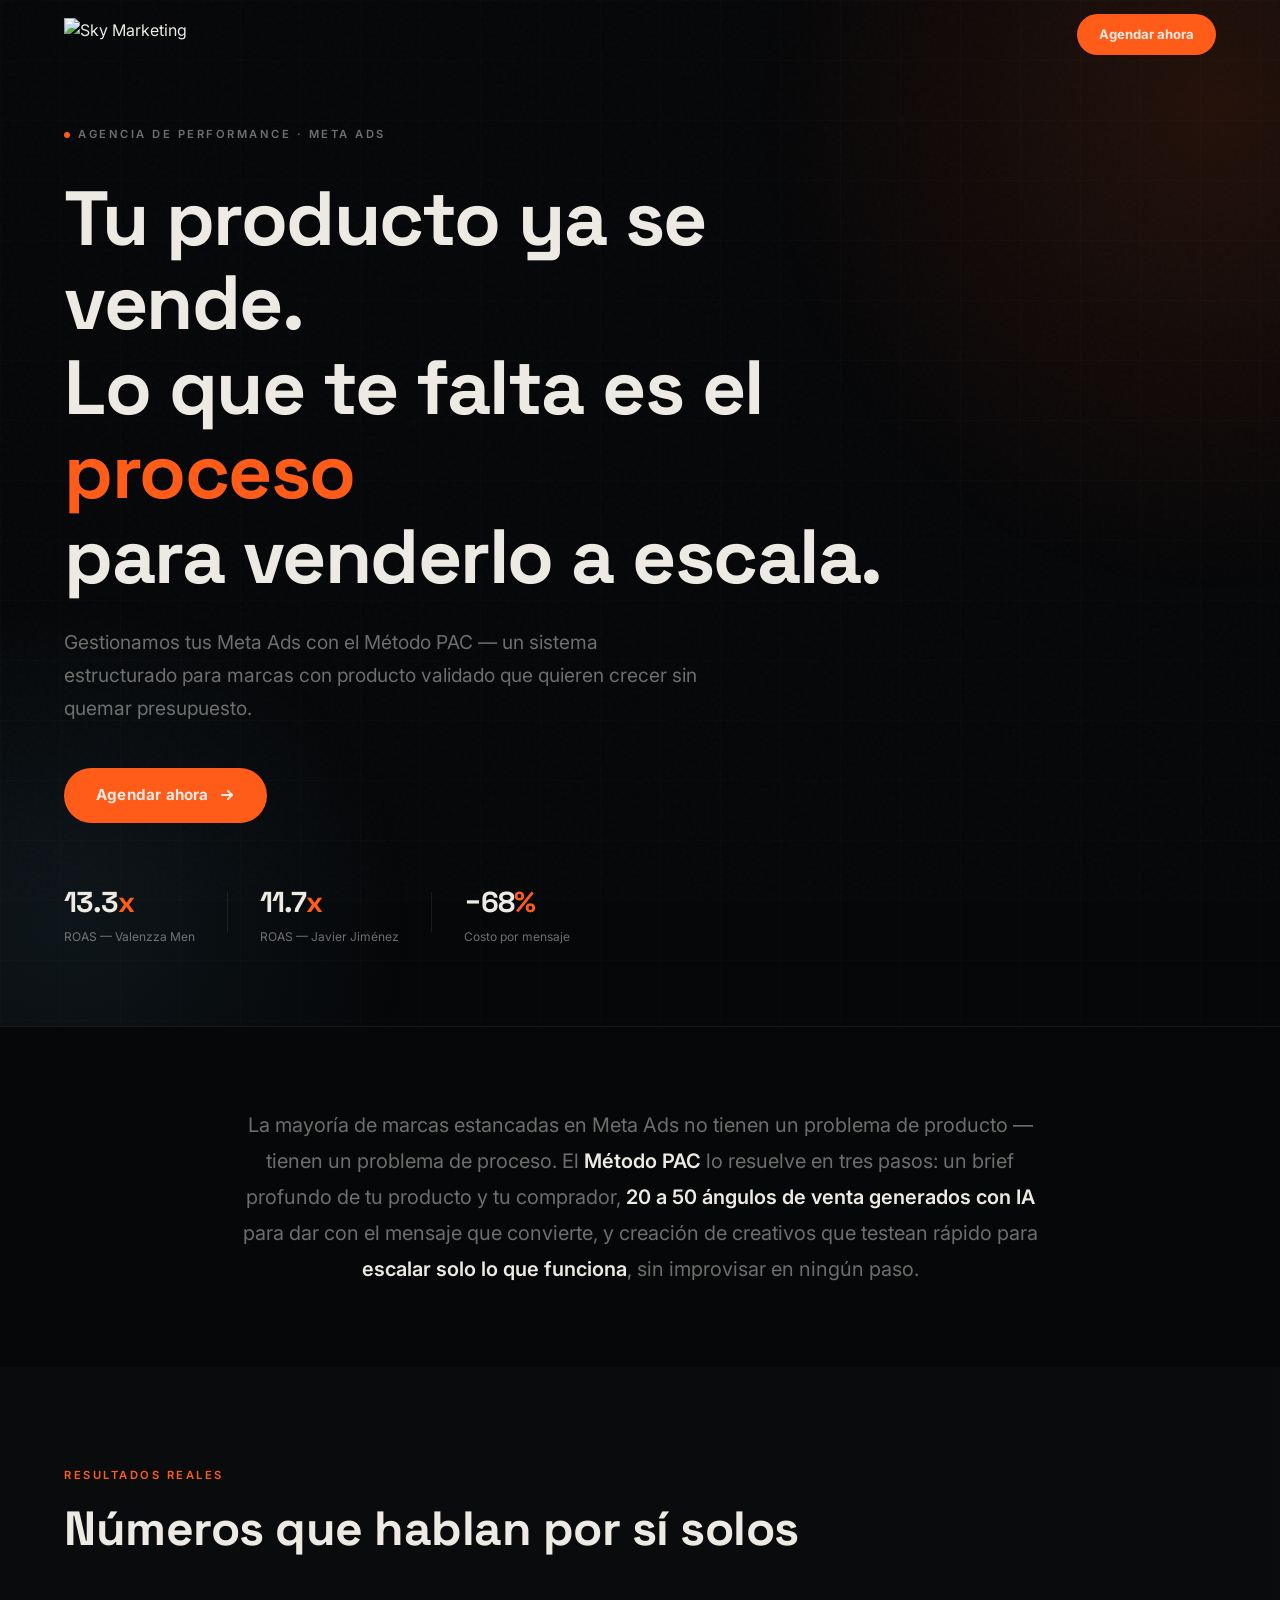
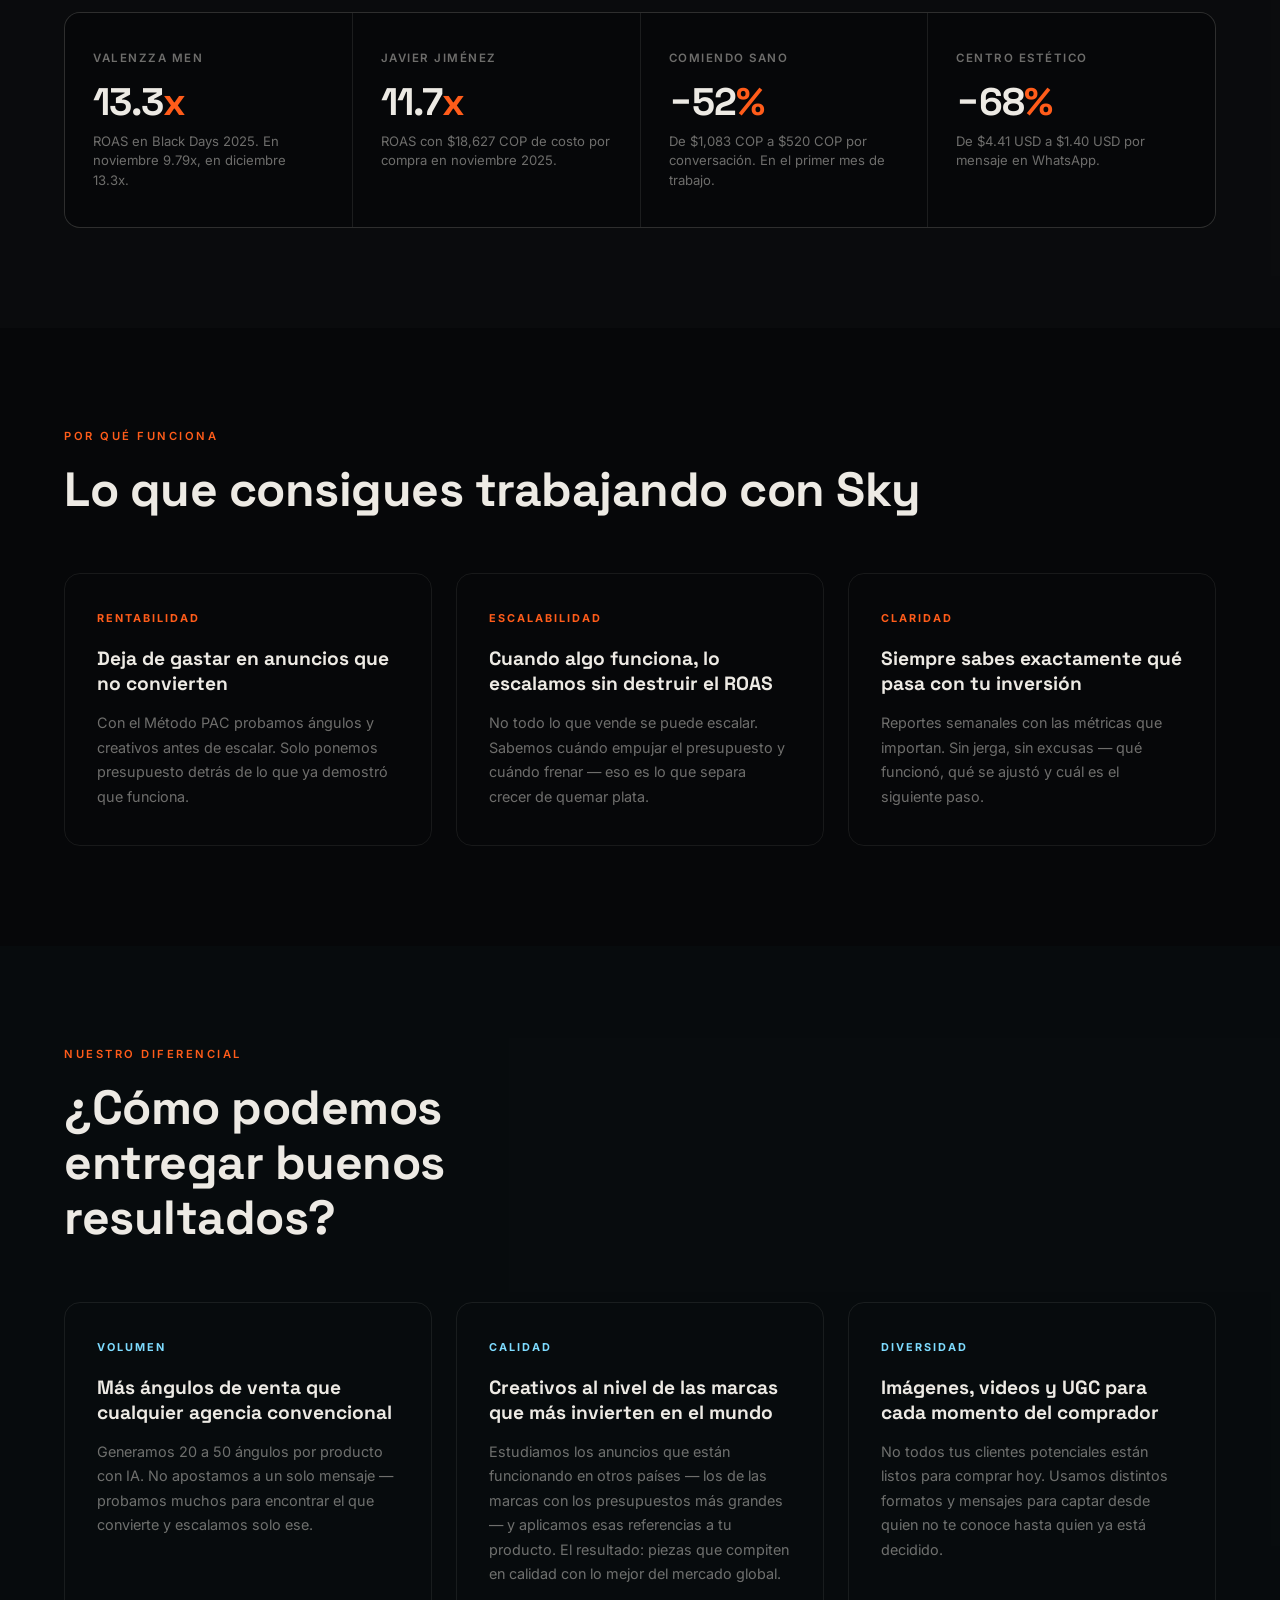
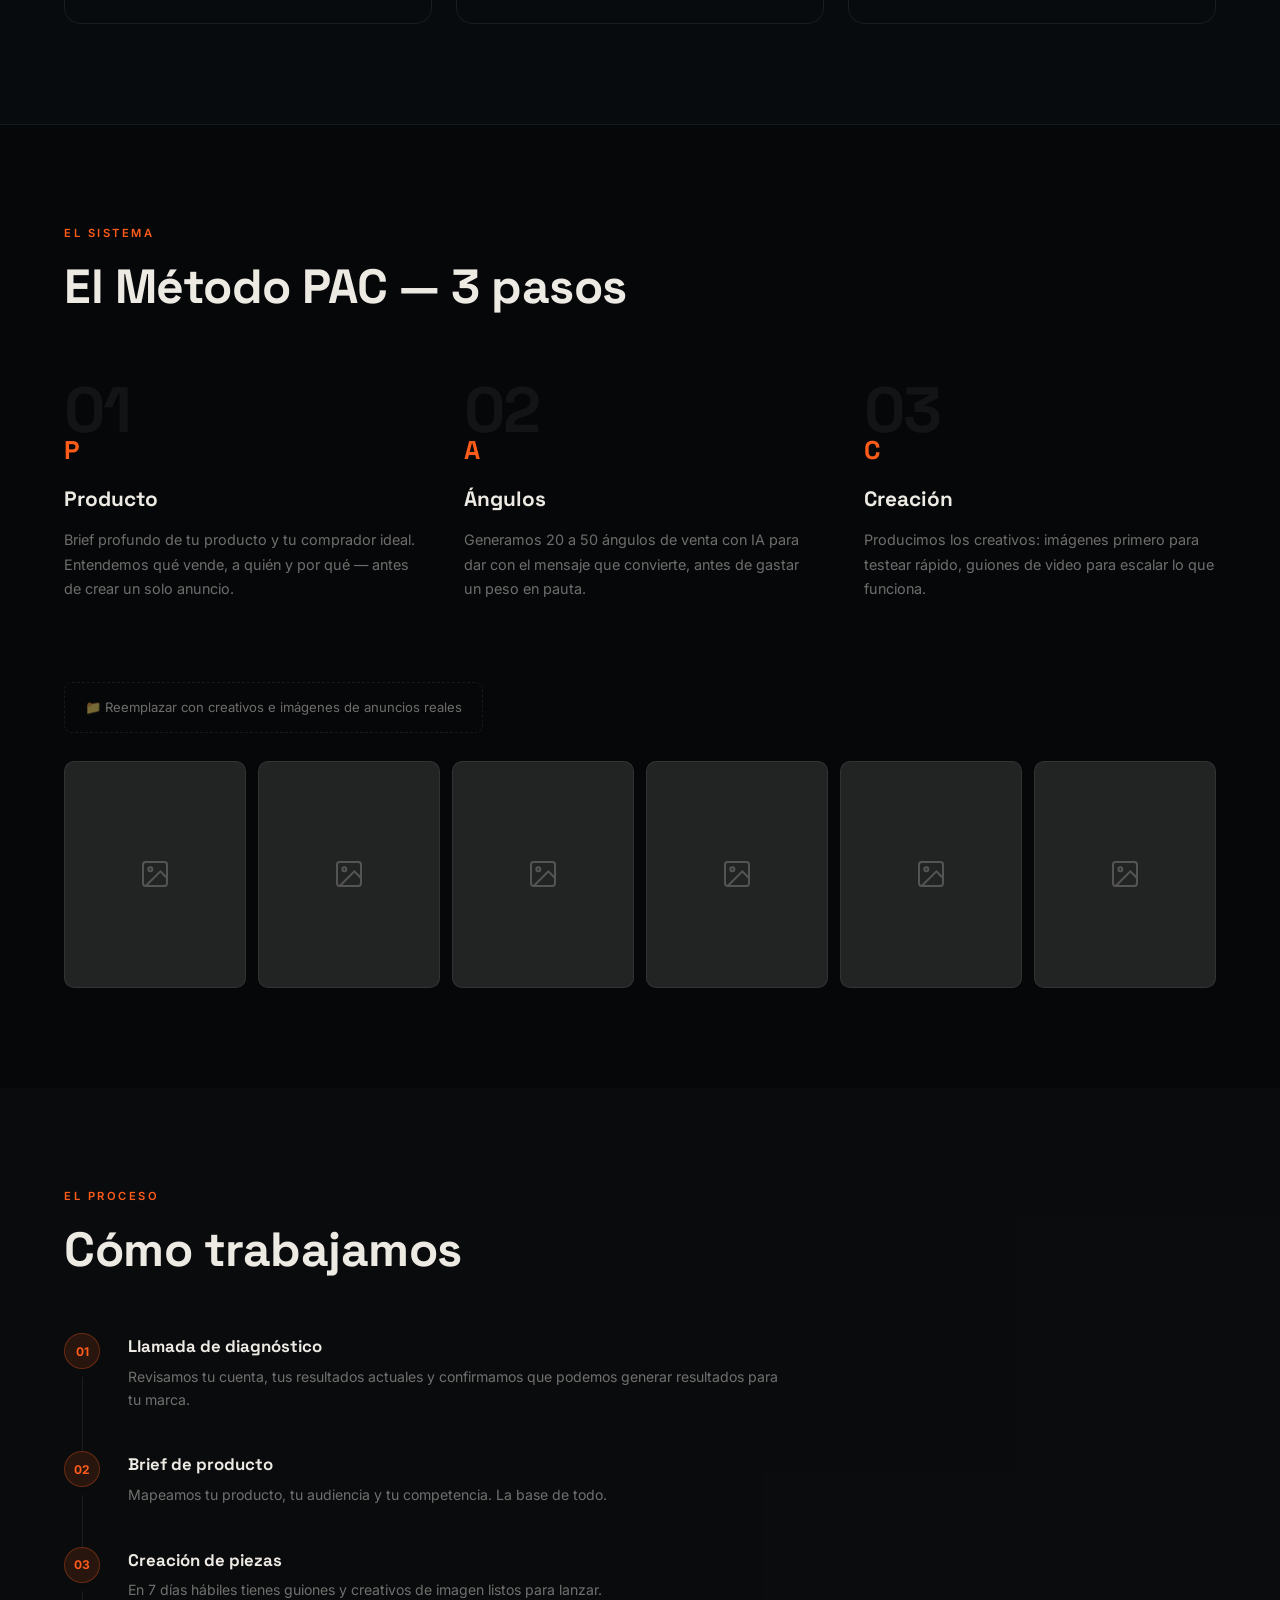
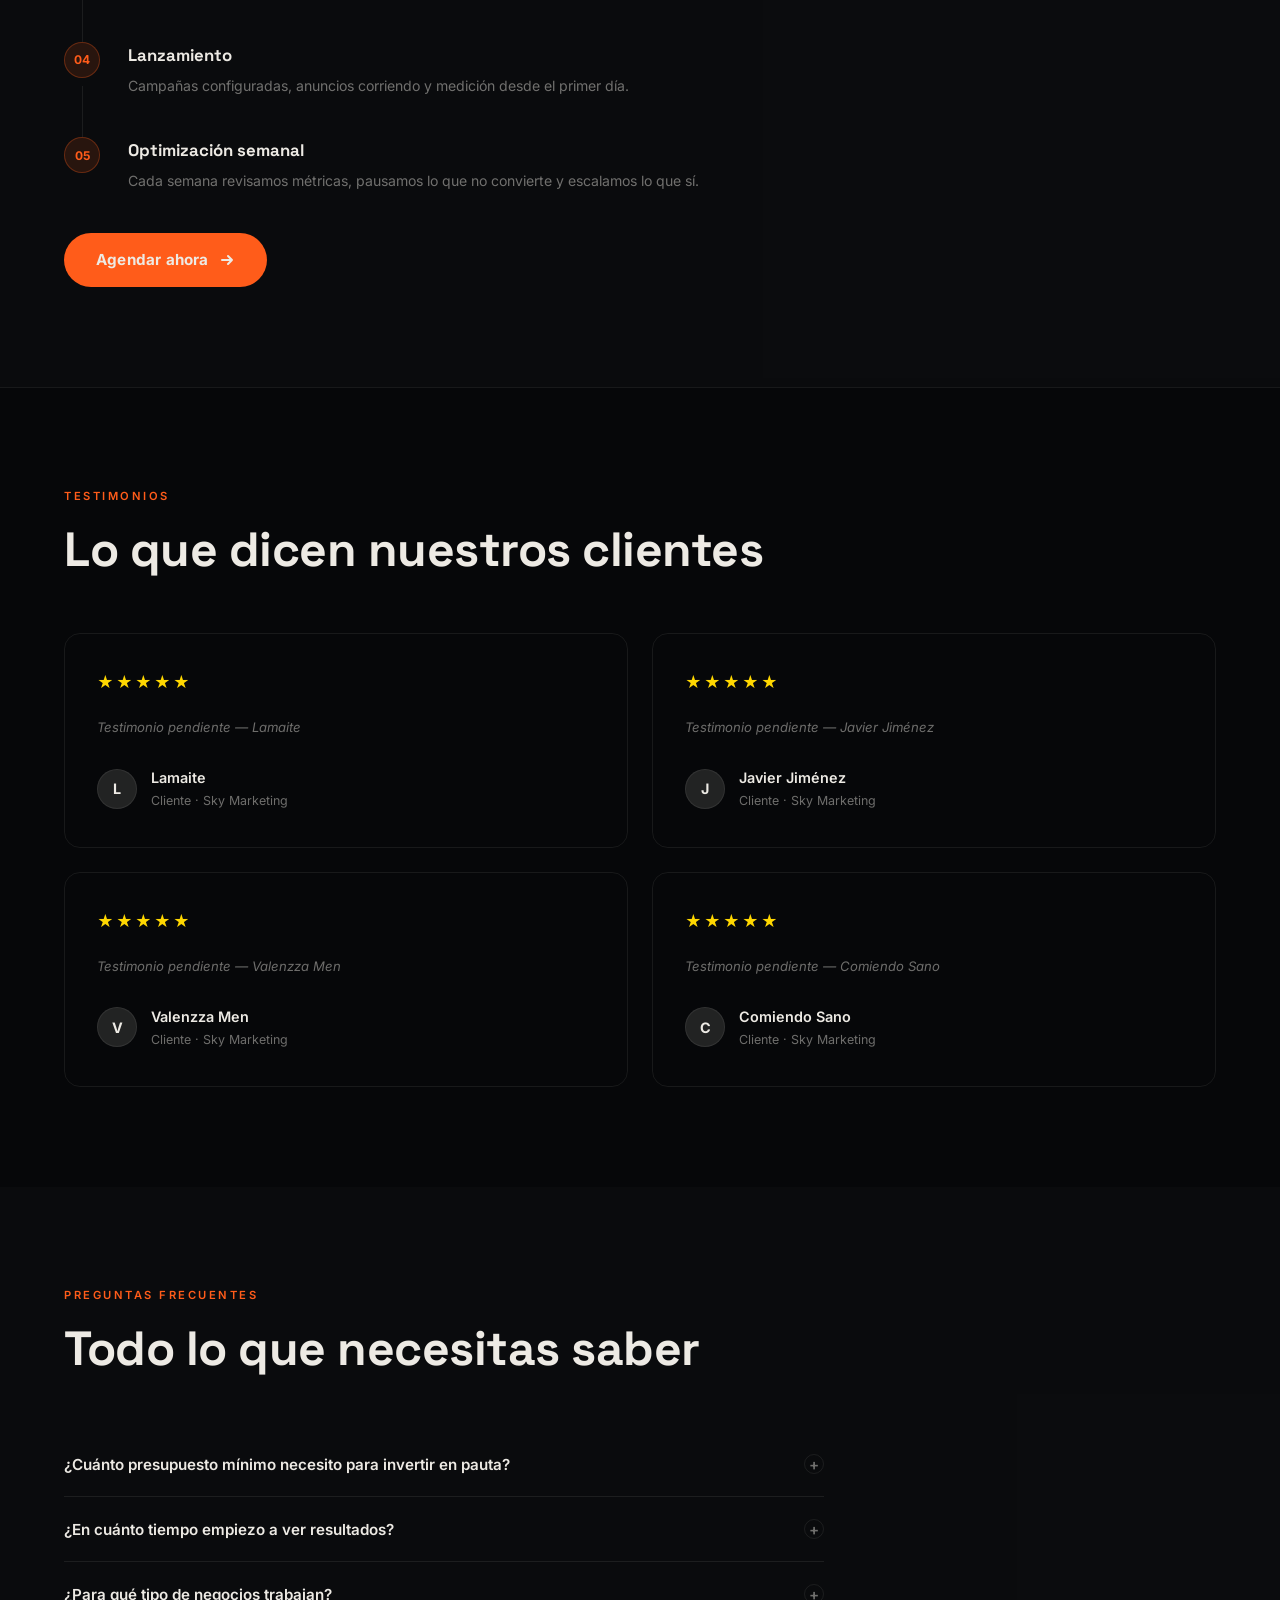
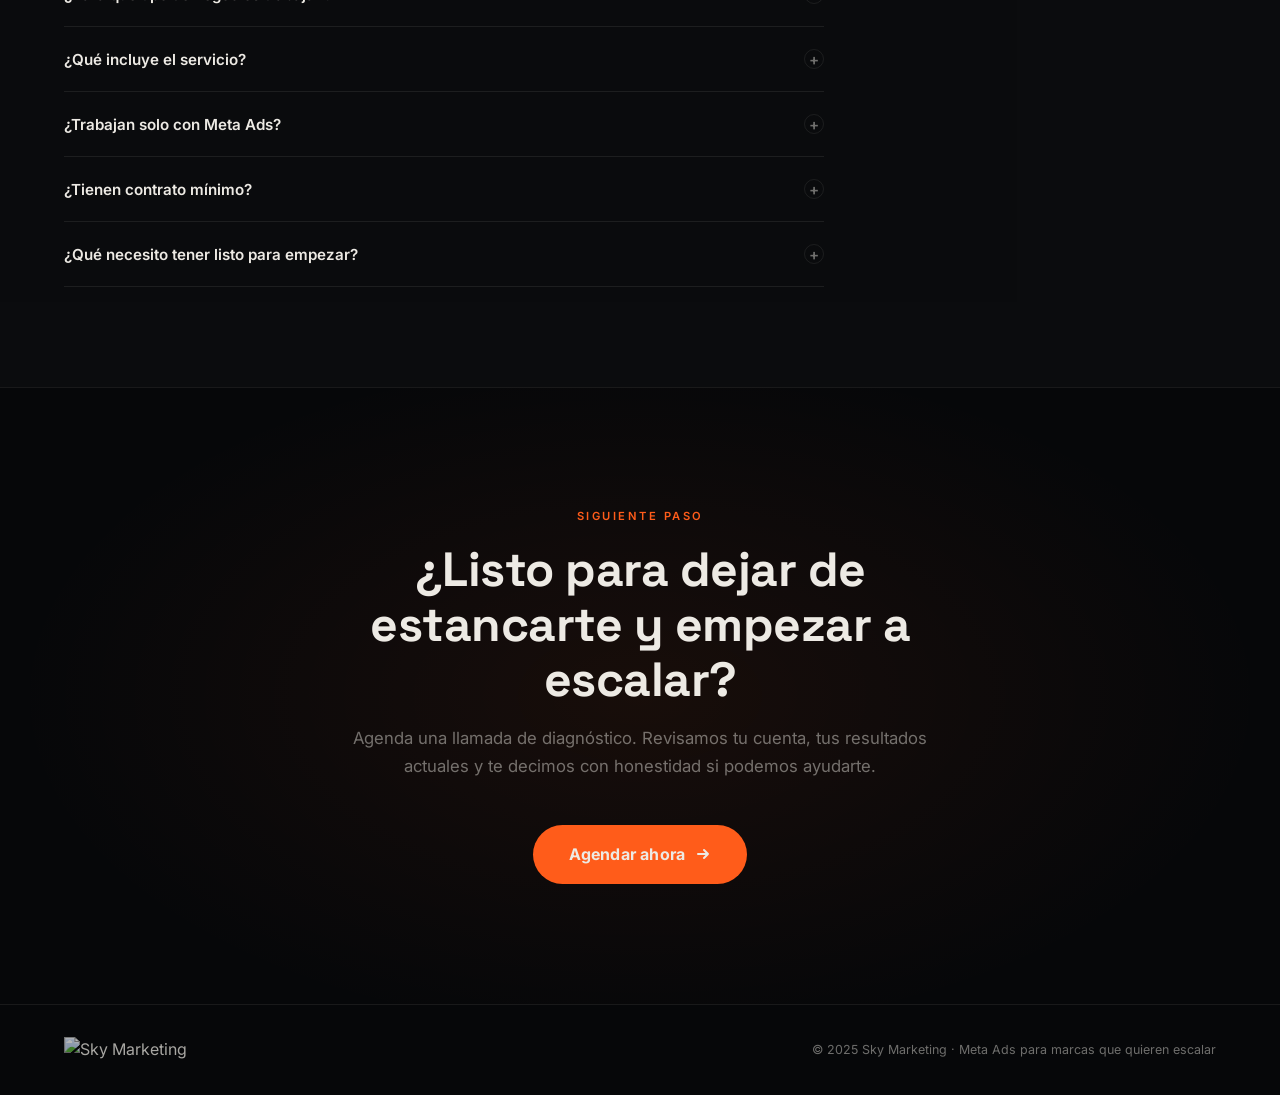
==== meta-ads/index.html @ b6fae350 "Agrega landing en /meta-ads/index.html" ====
<!DOCTYPE html>
<html lang="es">
<head>
  <meta charset="UTF-8" />
  <meta name="viewport" content="width=device-width, initial-scale=1.0" />
  <link rel="icon" type="image/png" href="favicon.png" />
  <link rel="apple-touch-icon" href="favicon.png" />
  <title>Sky Marketing — Método PAC para Meta Ads</title>
  <meta name="description" content="Tu producto ya se vende. Lo que te falta es el proceso para venderlo a escala. Gestionamos tus Meta Ads con el Método PAC — sin quemar presupuesto." />

  <!-- Meta Pixel -->
  <script>
  !function(f,b,e,v,n,t,s)
  {if(f.fbq)return;n=f.fbq=function(){n.callMethod?
  n.callMethod.apply(n,arguments):n.queue.push(arguments)};
  if(!f._fbq)f._fbq=n;n.push=n;n.loaded=!0;n.version='2.0';
  n.queue=[];t=b.createElement(e);t.async=!0;
  t.src=v;s=b.getElementsByTagName(e)[0];
  s.parentNode.insertBefore(t,s)}(window, document,'script',
  'https://connect.facebook.net/en_US/fbevents.js');
  fbq('init', '1989953454951930');
  fbq('track', 'PageView');
  </script>
  <noscript><img height="1" width="1" style="display:none"
  src="https://www.facebook.com/tr?id=1989953454951930&ev=PageView&noscript=1"
  /></noscript>

  <!-- Fonts -->
  <link rel="preconnect" href="https://fonts.googleapis.com" />
  <link rel="preconnect" href="https://fonts.gstatic.com" crossorigin />
  <link rel="preload" as="style" href="https://fonts.googleapis.com/css2?family=Inter:wght@400;500;600;700;800;900&family=Space+Grotesk:wght@500;600;700&display=swap" onload="this.onload=null;this.rel='stylesheet'" />
  <noscript><link href="https://fonts.googleapis.com/css2?family=Inter:wght@400;500;600;700;800;900&family=Space+Grotesk:wght@500;600;700&display=swap" rel="stylesheet" /></noscript>

  <style>
    /* ── RESET ── */
    *, *::before, *::after { box-sizing: border-box; margin: 0; padding: 0; }
    :root {
      --black:  #060709;
      --white:  #EDEAE4;
      --sky:    #7EDCFF;
      --coral:  #FF5C1A;
      --gray:   rgba(237,234,228,0.45);
      --gray2:  rgba(237,234,228,0.12);
      --border: rgba(237,234,228,0.08);
      --t: 0.3s ease;
    }
    html { scroll-behavior: smooth; overflow-x: hidden; }
    body {
      font-family: 'Inter', sans-serif;
      background: var(--black);
      color: var(--white);
      overflow-x: hidden;
      line-height: 1.6;
    }
    a { text-decoration: none; color: inherit; }
    img { max-width: 100%; display: block; }

    body::before {
      content: '';
      position: fixed; inset: 0; z-index: 0; pointer-events: none; opacity: 0.022;
      background-image: url("data:image/svg+xml,%3Csvg viewBox='0 0 256 256' xmlns='http://www.w3.org/2000/svg'%3E%3Cfilter id='noise'%3E%3CfeTurbulence type='fractalNoise' baseFrequency='0.9' numOctaves='4' stitchTiles='stitch'/%3E%3C/filter%3E%3Crect width='100%25' height='100%25' filter='url(%23noise)'/%3E%3C/svg%3E");
    }

    /* ── SHARED ── */
    .section { padding: 100px 5%; position: relative; z-index: 1; }
    .section-inner { max-width: 1200px; margin: 0 auto; }
    .section-label {
      font-size: 0.7rem; font-weight: 600; letter-spacing: 2.5px;
      text-transform: uppercase; color: var(--coral);
      margin-bottom: 16px; display: block;
    }
    .section-title {
      font-family: 'Space Grotesk', sans-serif;
      font-size: clamp(2rem, 4vw, 3rem);
      font-weight: 700; line-height: 1.15;
      letter-spacing: -0.5px; margin-bottom: 20px;
    }
    .section-sub {
      font-size: 1.05rem; color: var(--gray);
      max-width: 600px; line-height: 1.7;
    }

    .btn-cta {
      display: inline-flex; align-items: center; gap: 10px;
      background: var(--coral); color: var(--white);
      font-family: 'Inter', sans-serif;
      font-weight: 700; font-size: 0.95rem;
      padding: 15px 32px; border-radius: 100px;
      transition: transform var(--t), box-shadow var(--t);
      letter-spacing: 0.2px; border: none; cursor: pointer;
    }
    .btn-cta:hover { transform: translateY(-2px); box-shadow: 0 8px 32px rgba(255,92,26,0.35); }
    .btn-cta svg { width: 16px; height: 16px; }

    /* ── NAVBAR ── */
    .nav {
      position: fixed; top: 0; left: 0; right: 0; z-index: 100;
      padding: 0 5%;
      display: flex; align-items: center; justify-content: space-between;
      height: 70px;
      border-bottom: 1px solid transparent;
      transition: border-color var(--t), background var(--t);
    }
    .nav.scrolled {
      background: rgba(6,7,9,0.94);
      backdrop-filter: blur(20px);
      -webkit-backdrop-filter: blur(20px);
      border-color: var(--border);
    }
    .nav-logo img { height: 34px; width: auto; }
    .nav-cta {
      font-size: 0.82rem; font-weight: 700;
      color: var(--white); background: var(--coral);
      padding: 10px 22px; border-radius: 100px;
      transition: transform var(--t), box-shadow var(--t);
    }
    .nav-cta:hover { transform: translateY(-1px); box-shadow: 0 6px 20px rgba(255,92,26,0.3); }

    /* ── HERO ── */
    .hero {
      min-height: 100svh;
      display: flex; align-items: center;
      padding: 120px 5% 80px;
      position: relative; overflow: hidden;
    }
    .hero-bg {
      position: absolute; inset: 0; z-index: 0;
      background:
        radial-gradient(ellipse 60% 80% at 95% 10%, rgba(255,92,26,0.12) 0%, transparent 60%),
        radial-gradient(ellipse 50% 60% at 5% 90%, rgba(126,220,255,0.07) 0%, transparent 55%);
    }
    .hero-bg::after {
      content: '';
      position: absolute; inset: 0;
      background-image:
        linear-gradient(rgba(237,234,228,0.015) 1px, transparent 1px),
        linear-gradient(90deg, rgba(237,234,228,0.015) 1px, transparent 1px);
      background-size: 60px 60px;
    }
    .hero-inner {
      position: relative; z-index: 1;
      max-width: 860px;
    }
    .hero-badge {
      display: inline-flex; align-items: center; gap: 8px;
      font-size: 0.7rem; font-weight: 600; letter-spacing: 2.5px;
      text-transform: uppercase; color: var(--gray);
      margin-bottom: 32px;
    }
    .hero-badge-dot {
      width: 6px; height: 6px; border-radius: 50%;
      background: var(--coral); animation: pulse 2s ease-in-out infinite;
    }
    @keyframes pulse {
      0%, 100% { opacity: 1; transform: scale(1); }
      50% { opacity: 0.4; transform: scale(0.7); }
    }
    .hero-title {
      font-family: 'Space Grotesk', sans-serif;
      font-size: clamp(2.6rem, 6vw, 5rem);
      font-weight: 700; line-height: 1.1;
      letter-spacing: -1.5px; margin-bottom: 28px;
    }
    .hero-title span { color: var(--coral); }
    .hero-sub {
      font-size: clamp(1rem, 1.8vw, 1.2rem);
      color: var(--gray); line-height: 1.7;
      max-width: 640px; margin-bottom: 44px;
    }
    .hero-proof {
      display: flex; align-items: center; gap: 32px;
      margin-top: 56px; flex-wrap: wrap;
    }
    .hero-stat { text-align: left; }
    .hero-stat-num {
      font-family: 'Space Grotesk', sans-serif;
      font-size: 1.8rem; font-weight: 700; color: var(--white);
      letter-spacing: -1px;
    }
    .hero-stat-num span { color: var(--coral); }
    .hero-stat-label { font-size: 0.75rem; color: var(--gray); margin-top: 2px; }
    .hero-divider { width: 1px; height: 40px; background: var(--border); }

    /* ── INTRO TEXT ── */
    .intro { padding: 80px 5%; border-top: 1px solid var(--border); }
    .intro-inner {
      max-width: 800px; margin: 0 auto; text-align: center;
    }
    .intro-text {
      font-size: clamp(1.05rem, 1.8vw, 1.25rem);
      line-height: 1.8; color: var(--gray);
    }
    .intro-text strong { color: var(--white); font-weight: 600; }

    /* ── RESULTADOS ── */
    .results { background: rgba(237,234,228,0.02); }
    .results-grid {
      display: grid;
      grid-template-columns: repeat(4, 1fr);
      gap: 1px;
      background: var(--border);
      border: 1px solid var(--border);
      border-radius: 16px;
      overflow: hidden;
      margin-top: 56px;
    }
    .result-card {
      background: var(--black);
      padding: 36px 28px;
      transition: background var(--t);
    }
    .result-card:hover { background: rgba(255,92,26,0.04); }
    .result-client {
      font-size: 0.72rem; font-weight: 600; letter-spacing: 1.5px;
      text-transform: uppercase; color: var(--gray);
      margin-bottom: 16px;
    }
    .result-metric {
      font-family: 'Space Grotesk', sans-serif;
      font-size: clamp(1.8rem, 3vw, 2.6rem);
      font-weight: 700; color: var(--white);
      letter-spacing: -1px; line-height: 1;
      margin-bottom: 10px;
    }
    .result-metric span { color: var(--coral); }
    .result-desc {
      font-size: 0.82rem; color: var(--gray); line-height: 1.5;
    }

    /* ── BENEFICIOS ── */
    .benefits-grid {
      display: grid;
      grid-template-columns: repeat(3, 1fr);
      gap: 24px;
      margin-top: 56px;
    }
    .benefit-card {
      border: 1px solid var(--border);
      border-radius: 16px;
      padding: 36px 32px;
      position: relative; overflow: hidden;
      transition: border-color var(--t), transform var(--t);
    }
    .benefit-card::before {
      content: '';
      position: absolute; top: 0; left: 0; right: 0; height: 2px;
      background: var(--coral); opacity: 0;
      transition: opacity var(--t);
    }
    .benefit-card:hover { border-color: rgba(237,234,228,0.18); transform: translateY(-4px); }
    .benefit-card:hover::before { opacity: 1; }
    .benefit-tag {
      font-size: 0.68rem; font-weight: 700; letter-spacing: 2px;
      text-transform: uppercase; color: var(--coral);
      margin-bottom: 20px; display: block;
    }
    .benefit-title {
      font-family: 'Space Grotesk', sans-serif;
      font-size: 1.2rem; font-weight: 700;
      line-height: 1.3; margin-bottom: 14px;
    }
    .benefit-text { font-size: 0.9rem; color: var(--gray); line-height: 1.7; }

    /* ── COMO ENTREGAMOS ── */
    .deliver { background: rgba(126,220,255,0.02); }
    .deliver-header { margin-bottom: 56px; }
    .deliver-header .section-title { max-width: 560px; }
    .deliver-grid {
      display: grid;
      grid-template-columns: repeat(3, 1fr);
      gap: 24px;
    }
    .deliver-card {
      border: 1px solid var(--border);
      border-radius: 16px;
      padding: 36px 32px;
      position: relative; overflow: hidden;
      transition: border-color var(--t), transform var(--t);
    }
    .deliver-card::before {
      content: '';
      position: absolute; top: 0; left: 0; right: 0; height: 2px;
      background: var(--sky); opacity: 0;
      transition: opacity var(--t);
    }
    .deliver-card:hover { border-color: rgba(237,234,228,0.18); transform: translateY(-4px); }
    .deliver-card:hover::before { opacity: 1; }
    .deliver-tag {
      font-size: 0.68rem; font-weight: 700; letter-spacing: 2px;
      text-transform: uppercase; color: var(--sky);
      margin-bottom: 20px; display: block;
    }
    .deliver-title {
      font-family: 'Space Grotesk', sans-serif;
      font-size: 1.2rem; font-weight: 700;
      line-height: 1.3; margin-bottom: 14px;
    }
    .deliver-text { font-size: 0.9rem; color: var(--gray); line-height: 1.7; }

    /* ── MÉTODO PAC ── */
    .pac { border-top: 1px solid var(--border); }
    .pac-header { margin-bottom: 64px; }
    .pac-steps {
      display: grid;
      grid-template-columns: repeat(3, 1fr);
      gap: 48px;
      margin-bottom: 80px;
    }
    .pac-step { position: relative; }
    .pac-step-num {
      font-family: 'Space Grotesk', sans-serif;
      font-size: 4rem; font-weight: 700;
      color: rgba(237,234,228,0.06);
      line-height: 1; margin-bottom: -12px;
      letter-spacing: -2px;
    }
    .pac-step-letter {
      font-family: 'Space Grotesk', sans-serif;
      font-size: 1.6rem; font-weight: 700;
      color: var(--coral); margin-bottom: 12px;
    }
    .pac-step-title {
      font-family: 'Space Grotesk', sans-serif;
      font-size: 1.3rem; font-weight: 700;
      margin-bottom: 12px;
    }
    .pac-step-text { font-size: 0.9rem; color: var(--gray); line-height: 1.7; }

    /* Gallery placeholder */
    .gallery-label {
      font-size: 0.82rem; color: var(--gray);
      margin-bottom: 28px; padding: 14px 20px;
      border: 1px dashed var(--border); border-radius: 8px;
      display: inline-block;
    }
    .gallery-grid {
      display: grid;
      grid-template-columns: repeat(6, 1fr);
      gap: 12px;
    }
    .gallery-item {
      aspect-ratio: 4/5;
      background: var(--gray2);
      border: 1px solid var(--border);
      border-radius: 10px;
      display: flex; align-items: center; justify-content: center;
    }
    .gallery-item svg { opacity: 0.25; }

    /* ── PROCESO ── */
    .process { background: rgba(237,234,228,0.02); }
    .process-steps { margin-top: 56px; max-width: 720px; }
    .process-step {
      display: flex; gap: 28px; align-items: flex-start;
      padding-bottom: 40px; position: relative;
    }
    .process-step:not(:last-child)::after {
      content: '';
      position: absolute; left: 18px; top: 44px; bottom: 0;
      width: 1px; background: var(--border);
    }
    .process-num {
      flex-shrink: 0;
      width: 36px; height: 36px; border-radius: 50%;
      background: rgba(255,92,26,0.12);
      border: 1px solid rgba(255,92,26,0.3);
      display: flex; align-items: center; justify-content: center;
      font-size: 0.75rem; font-weight: 700; color: var(--coral);
    }
    .process-content {}
    .process-title {
      font-family: 'Space Grotesk', sans-serif;
      font-size: 1.05rem; font-weight: 700;
      margin-bottom: 6px;
    }
    .process-text { font-size: 0.88rem; color: var(--gray); line-height: 1.6; }

    /* ── TESTIMONIOS ── */
    .testimonials { border-top: 1px solid var(--border); }
    .test-grid {
      display: grid;
      grid-template-columns: repeat(2, 1fr);
      gap: 24px;
      margin-top: 56px;
    }
    .test-card {
      border: 1px solid var(--border);
      border-radius: 16px;
      padding: 36px 32px;
    }
    .test-stars {
      color: #FFD700; font-size: 1rem; margin-bottom: 20px;
      letter-spacing: 2px;
    }
    .test-quote {
      font-size: 1rem; line-height: 1.7; color: var(--white);
      margin-bottom: 28px; font-style: italic;
    }
    .test-author { display: flex; align-items: center; gap: 14px; }
    .test-avatar {
      width: 40px; height: 40px; border-radius: 50%;
      background: var(--gray2); border: 1px solid var(--border);
      display: flex; align-items: center; justify-content: center;
      font-weight: 700; font-size: 0.9rem; color: var(--white);
      flex-shrink: 0;
    }
    .test-name { font-weight: 600; font-size: 0.9rem; }
    .test-role { font-size: 0.78rem; color: var(--gray); margin-top: 2px; }
    .test-placeholder { font-style: italic; color: var(--gray); font-size: 0.82rem; }

    /* ── FAQS ── */
    .faqs { background: rgba(237,234,228,0.02); }
    .faq-list { margin-top: 56px; max-width: 760px; }
    .faq-item {
      border-bottom: 1px solid var(--border);
    }
    .faq-q {
      width: 100%; background: none; border: none; cursor: pointer;
      padding: 22px 0;
      display: flex; align-items: center; justify-content: space-between; gap: 20px;
      text-align: left;
      font-family: 'Inter', sans-serif;
      font-size: 0.95rem; font-weight: 600; color: var(--white);
      transition: color var(--t);
    }
    .faq-q:hover { color: var(--sky); }
    .faq-icon {
      flex-shrink: 0; width: 20px; height: 20px;
      border: 1px solid var(--border); border-radius: 50%;
      display: flex; align-items: center; justify-content: center;
      transition: transform var(--t), border-color var(--t);
      color: var(--gray);
    }
    .faq-item.open .faq-icon { transform: rotate(45deg); border-color: var(--coral); color: var(--coral); }
    .faq-a {
      max-height: 0; overflow: hidden;
      transition: max-height 0.4s ease, padding 0.3s ease;
    }
    .faq-item.open .faq-a { max-height: 300px; }
    .faq-a-inner {
      padding-bottom: 22px;
      font-size: 0.9rem; color: var(--gray); line-height: 1.7;
    }

    /* ── FINAL CTA ── */
    .final-cta {
      text-align: center; padding: 120px 5%;
      border-top: 1px solid var(--border);
      background:
        radial-gradient(ellipse 70% 80% at 50% 50%, rgba(255,92,26,0.07) 0%, transparent 70%);
    }
    .final-cta .section-title { margin: 0 auto 16px; max-width: 680px; }
    .final-cta .section-sub { margin: 0 auto 44px; text-align: center; }
    .final-cta-btns { display: flex; align-items: center; justify-content: center; gap: 16px; flex-wrap: wrap; }
    .btn-ghost {
      display: inline-flex; align-items: center; gap: 8px;
      background: transparent; color: var(--white);
      font-family: 'Inter', sans-serif;
      font-weight: 600; font-size: 0.9rem;
      padding: 14px 28px; border-radius: 100px;
      border: 1px solid var(--border);
      transition: border-color var(--t), color var(--t);
    }
    .btn-ghost:hover { border-color: rgba(237,234,228,0.3); color: var(--sky); }

    /* ── FOOTER ── */
    .footer {
      padding: 32px 5%;
      border-top: 1px solid var(--border);
      display: flex; align-items: center; justify-content: space-between;
      flex-wrap: wrap; gap: 16px;
    }
    .footer-logo img { height: 26px; width: auto; opacity: 0.7; }
    .footer-text { font-size: 0.78rem; color: var(--gray); }

    /* ── FLOATING CTA (mobile) ── */
    .float-cta {
      display: none;
      position: fixed; bottom: 20px; left: 50%; transform: translateX(-50%);
      z-index: 90;
      background: var(--coral); color: var(--white);
      font-weight: 700; font-size: 0.9rem;
      padding: 14px 32px; border-radius: 100px;
      box-shadow: 0 8px 32px rgba(255,92,26,0.4);
      white-space: nowrap;
      transition: opacity var(--t), transform var(--t);
    }
    .float-cta.hidden { opacity: 0; pointer-events: none; }

    /* ── RESPONSIVE ── */
    @media (max-width: 1024px) {
      .results-grid { grid-template-columns: repeat(2, 1fr); }
      .gallery-grid { grid-template-columns: repeat(3, 1fr); }
    }
    @media (max-width: 768px) {
      .section { padding: 72px 5%; }
      .benefits-grid,
      .deliver-grid,
      .pac-steps { grid-template-columns: 1fr; gap: 20px; }
      .test-grid { grid-template-columns: 1fr; }
      .results-grid { grid-template-columns: repeat(2, 1fr); }
      .gallery-grid { grid-template-columns: repeat(3, 1fr); }
      .hero-proof { gap: 20px; }
      .float-cta { display: flex; align-items: center; justify-content: center; }
      .footer { flex-direction: column; align-items: flex-start; }
    }
    @media (max-width: 480px) {
      .results-grid { grid-template-columns: 1fr; }
      .gallery-grid { grid-template-columns: repeat(2, 1fr); }
      .hero-title { letter-spacing: -1px; }
    }
  </style>
</head>
<body>

  <!-- ── NAVBAR ── -->
  <nav class="nav" id="nav">
    <a href="#top" class="nav-logo">
      <img src="logo.png" alt="Sky Marketing" />
    </a>
    <a href="https://wa.me/573182258333?text=Hola%2C%20quiero%20agendar%20una%20llamada%20de%20diagn%C3%B3stico" target="_blank" rel="noopener" class="nav-cta">
      Agendar ahora
    </a>
  </nav>

  <!-- ── HERO ── -->
  <section class="hero" id="top">
    <div class="hero-bg"></div>
    <div class="hero-inner">
      <div class="hero-badge">
        <span class="hero-badge-dot"></span>
        Agencia de performance · Meta Ads
      </div>
      <h1 class="hero-title">
        Tu producto ya se vende.<br>
        Lo que te falta es el <span>proceso</span><br>
        para venderlo a escala.
      </h1>
      <p class="hero-sub">
        Gestionamos tus Meta Ads con el Método PAC — un sistema estructurado para marcas con producto validado que quieren crecer sin quemar presupuesto.
      </p>
      <a href="https://wa.me/573182258333?text=Hola%2C%20quiero%20agendar%20una%20llamada%20de%20diagn%C3%B3stico" target="_blank" rel="noopener" class="btn-cta">
        Agendar ahora
        <svg viewBox="0 0 16 16" fill="none" stroke="currentColor" stroke-width="2" stroke-linecap="round" stroke-linejoin="round"><path d="M3 8h10M9 4l4 4-4 4"/></svg>
      </a>
      <div class="hero-proof">
        <div class="hero-stat">
          <div class="hero-stat-num">13.3<span>x</span></div>
          <div class="hero-stat-label">ROAS — Valenzza Men</div>
        </div>
        <div class="hero-divider"></div>
        <div class="hero-stat">
          <div class="hero-stat-num">11.7<span>x</span></div>
          <div class="hero-stat-label">ROAS — Javier Jiménez</div>
        </div>
        <div class="hero-divider"></div>
        <div class="hero-stat">
          <div class="hero-stat-num">−68<span>%</span></div>
          <div class="hero-stat-label">Costo por mensaje</div>
        </div>
      </div>
    </div>
  </section>

  <!-- ── INTRO TEXT ── -->
  <section class="intro">
    <div class="intro-inner">
      <p class="intro-text">
        La mayoría de marcas estancadas en Meta Ads no tienen un problema de producto — tienen un problema de proceso. El <strong>Método PAC</strong> lo resuelve en tres pasos: un brief profundo de tu producto y tu comprador, <strong>20 a 50 ángulos de venta generados con IA</strong> para dar con el mensaje que convierte, y creación de creativos que testean rápido para <strong>escalar solo lo que funciona</strong>, sin improvisar en ningún paso.
      </p>
    </div>
  </section>

  <!-- ── RESULTADOS ── -->
  <section class="section results" id="resultados">
    <div class="section-inner">
      <span class="section-label">Resultados reales</span>
      <h2 class="section-title">Números que hablan por sí solos</h2>
      <div class="results-grid">
        <div class="result-card">
          <div class="result-client">Valenzza Men</div>
          <div class="result-metric">13.3<span>x</span></div>
          <div class="result-desc">ROAS en Black Days 2025. En noviembre 9.79x, en diciembre 13.3x.</div>
        </div>
        <div class="result-card">
          <div class="result-client">Javier Jiménez</div>
          <div class="result-metric">11.7<span>x</span></div>
          <div class="result-desc">ROAS con $18,627 COP de costo por compra en noviembre 2025.</div>
        </div>
        <div class="result-card">
          <div class="result-client">Comiendo Sano</div>
          <div class="result-metric">−52<span>%</span></div>
          <div class="result-desc">De $1,083 COP a $520 COP por conversación. En el primer mes de trabajo.</div>
        </div>
        <div class="result-card">
          <div class="result-client">Centro estético</div>
          <div class="result-metric">−68<span>%</span></div>
          <div class="result-desc">De $4.41 USD a $1.40 USD por mensaje en WhatsApp.</div>
        </div>
      </div>
    </div>
  </section>

  <!-- ── BENEFICIOS ── -->
  <section class="section" id="beneficios">
    <div class="section-inner">
      <span class="section-label">Por qué funciona</span>
      <h2 class="section-title">Lo que consigues trabajando con Sky</h2>
      <div class="benefits-grid">
        <div class="benefit-card">
          <span class="benefit-tag">Rentabilidad</span>
          <h3 class="benefit-title">Deja de gastar en anuncios que no convierten</h3>
          <p class="benefit-text">Con el Método PAC probamos ángulos y creativos antes de escalar. Solo ponemos presupuesto detrás de lo que ya demostró que funciona.</p>
        </div>
        <div class="benefit-card">
          <span class="benefit-tag">Escalabilidad</span>
          <h3 class="benefit-title">Cuando algo funciona, lo escalamos sin destruir el ROAS</h3>
          <p class="benefit-text">No todo lo que vende se puede escalar. Sabemos cuándo empujar el presupuesto y cuándo frenar — eso es lo que separa crecer de quemar plata.</p>
        </div>
        <div class="benefit-card">
          <span class="benefit-tag">Claridad</span>
          <h3 class="benefit-title">Siempre sabes exactamente qué pasa con tu inversión</h3>
          <p class="benefit-text">Reportes semanales con las métricas que importan. Sin jerga, sin excusas — qué funcionó, qué se ajustó y cuál es el siguiente paso.</p>
        </div>
      </div>
    </div>
  </section>

  <!-- ── CÓMO ENTREGAMOS ── -->
  <section class="section deliver" id="como-entregamos">
    <div class="section-inner">
      <div class="deliver-header">
        <span class="section-label">Nuestro diferencial</span>
        <h2 class="section-title">¿Cómo podemos entregar buenos resultados?</h2>
      </div>
      <div class="deliver-grid">
        <div class="deliver-card">
          <span class="deliver-tag">Volumen</span>
          <h3 class="deliver-title">Más ángulos de venta que cualquier agencia convencional</h3>
          <p class="deliver-text">Generamos 20 a 50 ángulos por producto con IA. No apostamos a un solo mensaje — probamos muchos para encontrar el que convierte y escalamos solo ese.</p>
        </div>
        <div class="deliver-card">
          <span class="deliver-tag">Calidad</span>
          <h3 class="deliver-title">Creativos al nivel de las marcas que más invierten en el mundo</h3>
          <p class="deliver-text">Estudiamos los anuncios que están funcionando en otros países — los de las marcas con los presupuestos más grandes — y aplicamos esas referencias a tu producto. El resultado: piezas que compiten en calidad con lo mejor del mercado global.</p>
        </div>
        <div class="deliver-card">
          <span class="deliver-tag">Diversidad</span>
          <h3 class="deliver-title">Imágenes, videos y UGC para cada momento del comprador</h3>
          <p class="deliver-text">No todos tus clientes potenciales están listos para comprar hoy. Usamos distintos formatos y mensajes para captar desde quien no te conoce hasta quien ya está decidido.</p>
        </div>
      </div>
    </div>
  </section>

  <!-- ── EL MÉTODO PAC ── -->
  <section class="section pac" id="metodo">
    <div class="section-inner">
      <div class="pac-header">
        <span class="section-label">El sistema</span>
        <h2 class="section-title">El Método PAC — 3 pasos</h2>
      </div>
      <div class="pac-steps">
        <div class="pac-step">
          <div class="pac-step-num">01</div>
          <div class="pac-step-letter">P</div>
          <h3 class="pac-step-title">Producto</h3>
          <p class="pac-step-text">Brief profundo de tu producto y tu comprador ideal. Entendemos qué vende, a quién y por qué — antes de crear un solo anuncio.</p>
        </div>
        <div class="pac-step">
          <div class="pac-step-num">02</div>
          <div class="pac-step-letter">A</div>
          <h3 class="pac-step-title">Ángulos</h3>
          <p class="pac-step-text">Generamos 20 a 50 ángulos de venta con IA para dar con el mensaje que convierte, antes de gastar un peso en pauta.</p>
        </div>
        <div class="pac-step">
          <div class="pac-step-num">03</div>
          <div class="pac-step-letter">C</div>
          <h3 class="pac-step-title">Creación</h3>
          <p class="pac-step-text">Producimos los creativos: imágenes primero para testear rápido, guiones de video para escalar lo que funciona.</p>
        </div>
      </div>

      <!-- Galería de creativos -->
      <div class="gallery-label">📁 Reemplazar con creativos e imágenes de anuncios reales</div>
      <div class="gallery-grid">
        <div class="gallery-item">
          <svg width="32" height="32" viewBox="0 0 24 24" fill="none" stroke="currentColor" stroke-width="1.5"><rect x="3" y="3" width="18" height="18" rx="2"/><circle cx="8.5" cy="8.5" r="1.5"/><path d="M21 15l-5-5L5 21"/></svg>
        </div>
        <div class="gallery-item">
          <svg width="32" height="32" viewBox="0 0 24 24" fill="none" stroke="currentColor" stroke-width="1.5"><rect x="3" y="3" width="18" height="18" rx="2"/><circle cx="8.5" cy="8.5" r="1.5"/><path d="M21 15l-5-5L5 21"/></svg>
        </div>
        <div class="gallery-item">
          <svg width="32" height="32" viewBox="0 0 24 24" fill="none" stroke="currentColor" stroke-width="1.5"><rect x="3" y="3" width="18" height="18" rx="2"/><circle cx="8.5" cy="8.5" r="1.5"/><path d="M21 15l-5-5L5 21"/></svg>
        </div>
        <div class="gallery-item">
          <svg width="32" height="32" viewBox="0 0 24 24" fill="none" stroke="currentColor" stroke-width="1.5"><rect x="3" y="3" width="18" height="18" rx="2"/><circle cx="8.5" cy="8.5" r="1.5"/><path d="M21 15l-5-5L5 21"/></svg>
        </div>
        <div class="gallery-item">
          <svg width="32" height="32" viewBox="0 0 24 24" fill="none" stroke="currentColor" stroke-width="1.5"><rect x="3" y="3" width="18" height="18" rx="2"/><circle cx="8.5" cy="8.5" r="1.5"/><path d="M21 15l-5-5L5 21"/></svg>
        </div>
        <div class="gallery-item">
          <svg width="32" height="32" viewBox="0 0 24 24" fill="none" stroke="currentColor" stroke-width="1.5"><rect x="3" y="3" width="18" height="18" rx="2"/><circle cx="8.5" cy="8.5" r="1.5"/><path d="M21 15l-5-5L5 21"/></svg>
        </div>
      </div>
    </div>
  </section>

  <!-- ── CÓMO TRABAJAMOS ── -->
  <section class="section process" id="proceso">
    <div class="section-inner">
      <span class="section-label">El proceso</span>
      <h2 class="section-title">Cómo trabajamos</h2>
      <div class="process-steps">
        <div class="process-step">
          <div class="process-num">01</div>
          <div class="process-content">
            <h3 class="process-title">Llamada de diagnóstico</h3>
            <p class="process-text">Revisamos tu cuenta, tus resultados actuales y confirmamos que podemos generar resultados para tu marca.</p>
          </div>
        </div>
        <div class="process-step">
          <div class="process-num">02</div>
          <div class="process-content">
            <h3 class="process-title">Brief de producto</h3>
            <p class="process-text">Mapeamos tu producto, tu audiencia y tu competencia. La base de todo.</p>
          </div>
        </div>
        <div class="process-step">
          <div class="process-num">03</div>
          <div class="process-content">
            <h3 class="process-title">Creación de piezas</h3>
            <p class="process-text">En 7 días hábiles tienes guiones y creativos de imagen listos para lanzar.</p>
          </div>
        </div>
        <div class="process-step">
          <div class="process-num">04</div>
          <div class="process-content">
            <h3 class="process-title">Lanzamiento</h3>
            <p class="process-text">Campañas configuradas, anuncios corriendo y medición desde el primer día.</p>
          </div>
        </div>
        <div class="process-step">
          <div class="process-num">05</div>
          <div class="process-content">
            <h3 class="process-title">Optimización semanal</h3>
            <p class="process-text">Cada semana revisamos métricas, pausamos lo que no convierte y escalamos lo que sí.</p>
          </div>
        </div>
      </div>
      <a href="https://wa.me/573182258333?text=Hola%2C%20quiero%20agendar%20una%20llamada%20de%20diagn%C3%B3stico" target="_blank" rel="noopener" class="btn-cta">
        Agendar ahora
        <svg viewBox="0 0 16 16" fill="none" stroke="currentColor" stroke-width="2" stroke-linecap="round" stroke-linejoin="round"><path d="M3 8h10M9 4l4 4-4 4"/></svg>
      </a>
    </div>
  </section>

  <!-- ── TESTIMONIOS ── -->
  <section class="section testimonials" id="testimonios">
    <div class="section-inner">
      <span class="section-label">Testimonios</span>
      <h2 class="section-title">Lo que dicen nuestros clientes</h2>
      <div class="test-grid">
        <div class="test-card">
          <div class="test-stars">★★★★★</div>
          <p class="test-quote test-placeholder">Testimonio pendiente — Lamaite</p>
          <div class="test-author">
            <div class="test-avatar">L</div>
            <div>
              <div class="test-name">Lamaite</div>
              <div class="test-role">Cliente · Sky Marketing</div>
            </div>
          </div>
        </div>
        <div class="test-card">
          <div class="test-stars">★★★★★</div>
          <p class="test-quote test-placeholder">Testimonio pendiente — Javier Jiménez</p>
          <div class="test-author">
            <div class="test-avatar">J</div>
            <div>
              <div class="test-name">Javier Jiménez</div>
              <div class="test-role">Cliente · Sky Marketing</div>
            </div>
          </div>
        </div>
        <div class="test-card">
          <div class="test-stars">★★★★★</div>
          <p class="test-quote test-placeholder">Testimonio pendiente — Valenzza Men</p>
          <div class="test-author">
            <div class="test-avatar">V</div>
            <div>
              <div class="test-name">Valenzza Men</div>
              <div class="test-role">Cliente · Sky Marketing</div>
            </div>
          </div>
        </div>
        <div class="test-card">
          <div class="test-stars">★★★★★</div>
          <p class="test-quote test-placeholder">Testimonio pendiente — Comiendo Sano</p>
          <div class="test-author">
            <div class="test-avatar">C</div>
            <div>
              <div class="test-name">Comiendo Sano</div>
              <div class="test-role">Cliente · Sky Marketing</div>
            </div>
          </div>
        </div>
      </div>
    </div>
  </section>

  <!-- ── FAQS ── -->
  <section class="section faqs" id="faqs">
    <div class="section-inner">
      <span class="section-label">Preguntas frecuentes</span>
      <h2 class="section-title">Todo lo que necesitas saber</h2>
      <div class="faq-list">

        <div class="faq-item">
          <button class="faq-q" aria-expanded="false">
            ¿Cuánto presupuesto mínimo necesito para invertir en pauta?
            <span class="faq-icon">+</span>
          </button>
          <div class="faq-a">
            <div class="faq-a-inner">Trabajamos con marcas que ya tienen presupuesto activo en Meta Ads. El mínimo recomendado para ver resultados reales es de $3.000.000 COP o $1.000 USD mensuales en pauta — aparte de los honorarios de la agencia.</div>
          </div>
        </div>

        <div class="faq-item">
          <button class="faq-q" aria-expanded="false">
            ¿En cuánto tiempo empiezo a ver resultados?
            <span class="faq-icon">+</span>
          </button>
          <div class="faq-a">
            <div class="faq-a-inner">Los primeros datos llegan en el primer mes de campaña. A partir de ahí tenemos información suficiente para saber qué ángulos y creativos están funcionando y empezar a optimizar.</div>
          </div>
        </div>

        <div class="faq-item">
          <button class="faq-q" aria-expanded="false">
            ¿Para qué tipo de negocios trabajan?
            <span class="faq-icon">+</span>
          </button>
          <div class="faq-a">
            <div class="faq-a-inner">Trabajamos con marcas que venden por Shopify o WhatsApp y que ya tienen un producto validado. No trabajamos con negocios que apenas están arrancando o que no han hecho ninguna venta todavía.</div>
          </div>
        </div>

        <div class="faq-item">
          <button class="faq-q" aria-expanded="false">
            ¿Qué incluye el servicio?
            <span class="faq-icon">+</span>
          </button>
          <div class="faq-a">
            <div class="faq-a-inner">Brief de producto, investigación de mercado, creación de ángulos con IA, producción de creativos (imágenes y guiones de video), gestión de campañas, acompañamiento por WhatsApp e informe mensual de resultados.</div>
          </div>
        </div>

        <div class="faq-item">
          <button class="faq-q" aria-expanded="false">
            ¿Trabajan solo con Meta Ads?
            <span class="faq-icon">+</span>
          </button>
          <div class="faq-a">
            <div class="faq-a-inner">Sí, somos especialistas en Meta Ads — Facebook e Instagram. No hacemos Google Ads, TikTok ni otras plataformas.</div>
          </div>
        </div>

        <div class="faq-item">
          <button class="faq-q" aria-expanded="false">
            ¿Tienen contrato mínimo?
            <span class="faq-icon">+</span>
          </button>
          <div class="faq-a">
            <div class="faq-a-inner">Trabajamos con contratos mensuales. Recomendamos mínimo 3 meses para ver el ciclo completo de testing, optimización y escala.</div>
          </div>
        </div>

        <div class="faq-item">
          <button class="faq-q" aria-expanded="false">
            ¿Qué necesito tener listo para empezar?
            <span class="faq-icon">+</span>
          </button>
          <div class="faq-a">
            <div class="faq-a-inner">Página de Facebook e Instagram activas, acceso al Business Manager, cuenta publicitaria y — si vendes por Shopify — acceso a la tienda. Nosotros te guiamos en la conexión de todo.</div>
          </div>
        </div>

      </div>
    </div>
  </section>

  <!-- ── FINAL CTA ── -->
  <section class="final-cta" id="contacto">
    <div class="section-inner">
      <span class="section-label" style="display:block;text-align:center;margin-bottom:16px;">Siguiente paso</span>
      <h2 class="section-title">¿Listo para dejar de estancarte y empezar a escalar?</h2>
      <p class="section-sub">Agenda una llamada de diagnóstico. Revisamos tu cuenta, tus resultados actuales y te decimos con honestidad si podemos ayudarte.</p>
      <div class="final-cta-btns">
        <a href="https://wa.me/573182258333?text=Hola%2C%20quiero%20agendar%20una%20llamada%20de%20diagn%C3%B3stico" target="_blank" rel="noopener" class="btn-cta" style="font-size:1rem;padding:17px 36px;">
          Agendar ahora
          <svg viewBox="0 0 16 16" fill="none" stroke="currentColor" stroke-width="2" stroke-linecap="round" stroke-linejoin="round"><path d="M3 8h10M9 4l4 4-4 4"/></svg>
        </a>
      </div>
    </div>
  </section>

  <!-- ── FOOTER ── -->
  <footer class="footer">
    <div class="footer-logo">
      <img src="logo.png" alt="Sky Marketing" />
    </div>
    <p class="footer-text">© 2025 Sky Marketing · Meta Ads para marcas que quieren escalar</p>
  </footer>

  <!-- ── FLOATING CTA (mobile) ── -->
  <a href="https://wa.me/573182258333?text=Hola%2C%20quiero%20agendar%20una%20llamada%20de%20diagn%C3%B3stico" target="_blank" rel="noopener" class="float-cta" id="floatCta">
    Agendar ahora
  </a>

  <script>
    // Navbar scroll
    const nav = document.getElementById('nav');
    window.addEventListener('scroll', () => {
      nav.classList.toggle('scrolled', window.scrollY > 20);
    });

    // FAQ accordion
    document.querySelectorAll('.faq-q').forEach(btn => {
      btn.addEventListener('click', () => {
        const item = btn.closest('.faq-item');
        const isOpen = item.classList.contains('open');
        document.querySelectorAll('.faq-item.open').forEach(el => el.classList.remove('open'));
        if (!isOpen) item.classList.add('open');
        btn.setAttribute('aria-expanded', !isOpen);
      });
    });

    // Floating CTA — hide when hero CTA is visible
    const floatCta = document.getElementById('floatCta');
    const heroBtn = document.querySelector('.hero .btn-cta');
    const observer = new IntersectionObserver(([entry]) => {
      floatCta.classList.toggle('hidden', entry.isIntersecting);
    }, { threshold: 0.5 });
    if (heroBtn) observer.observe(heroBtn);
  </script>

</body>
</html>
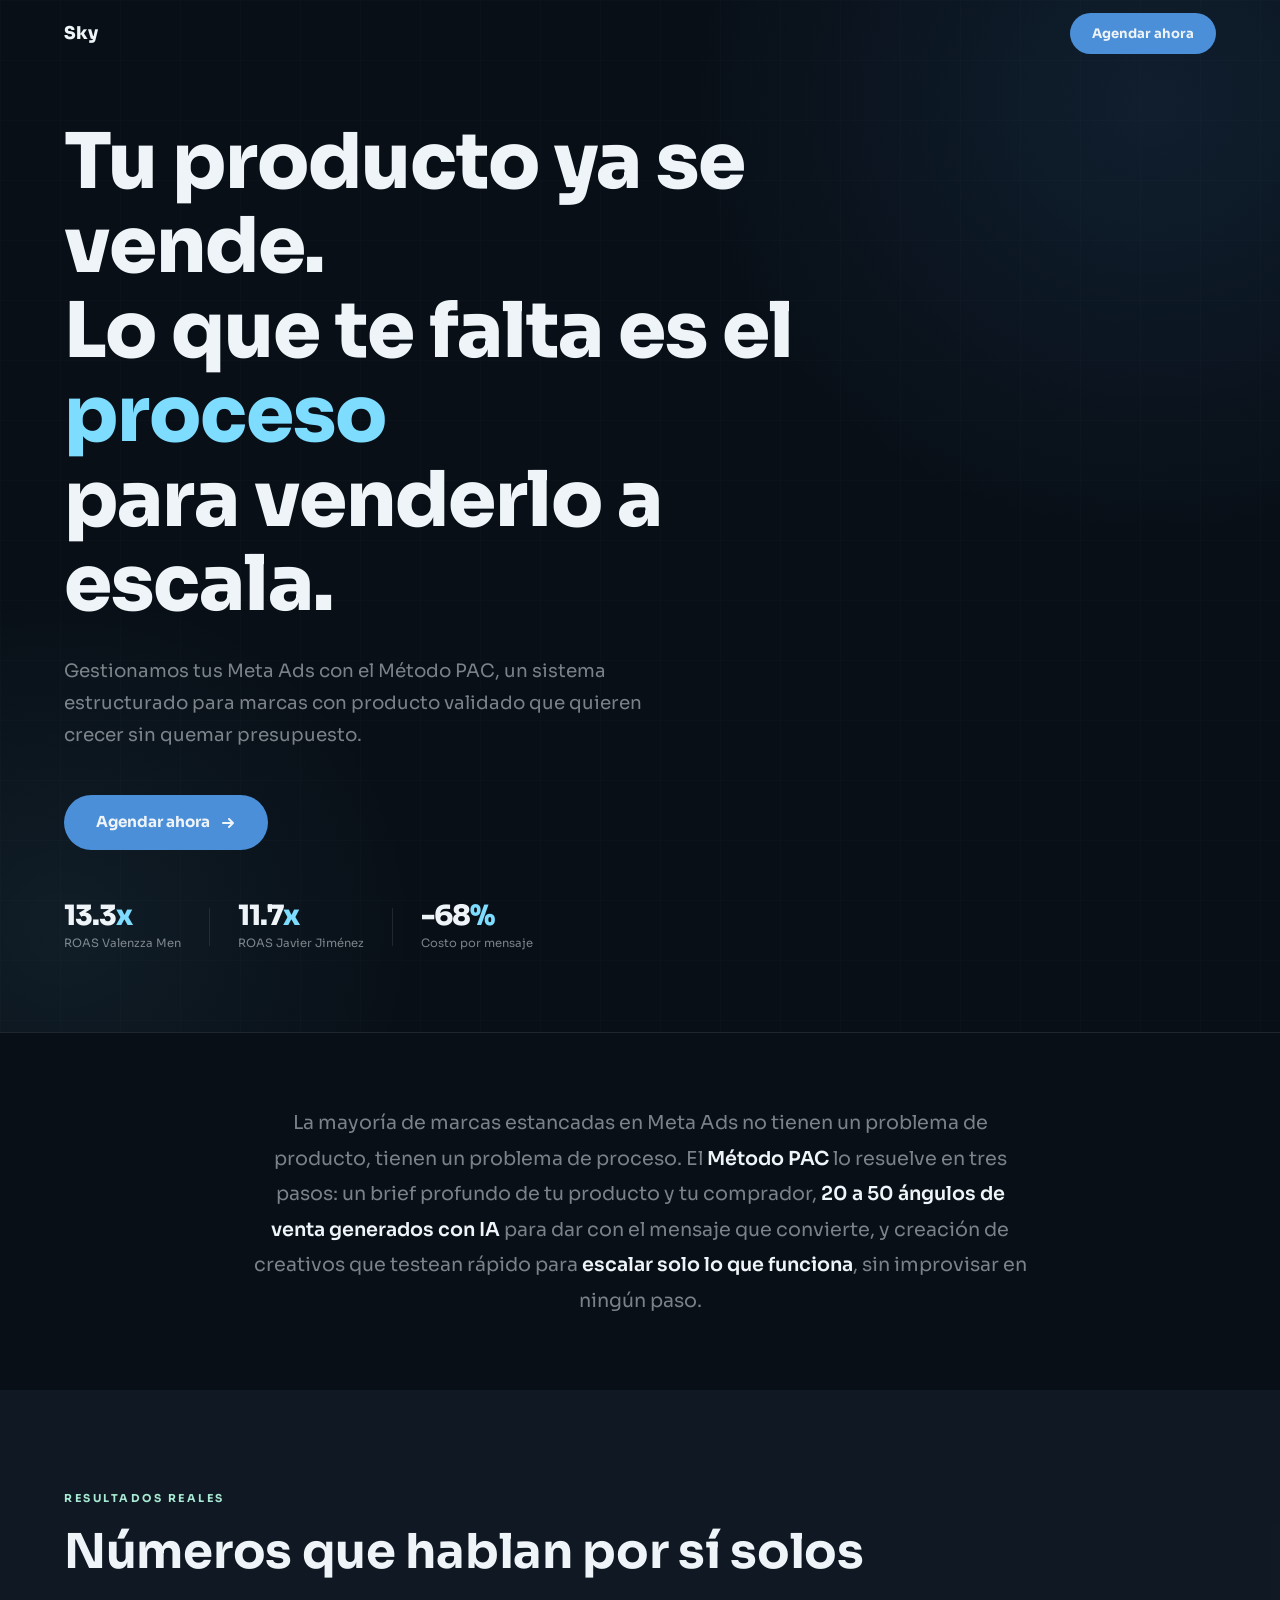
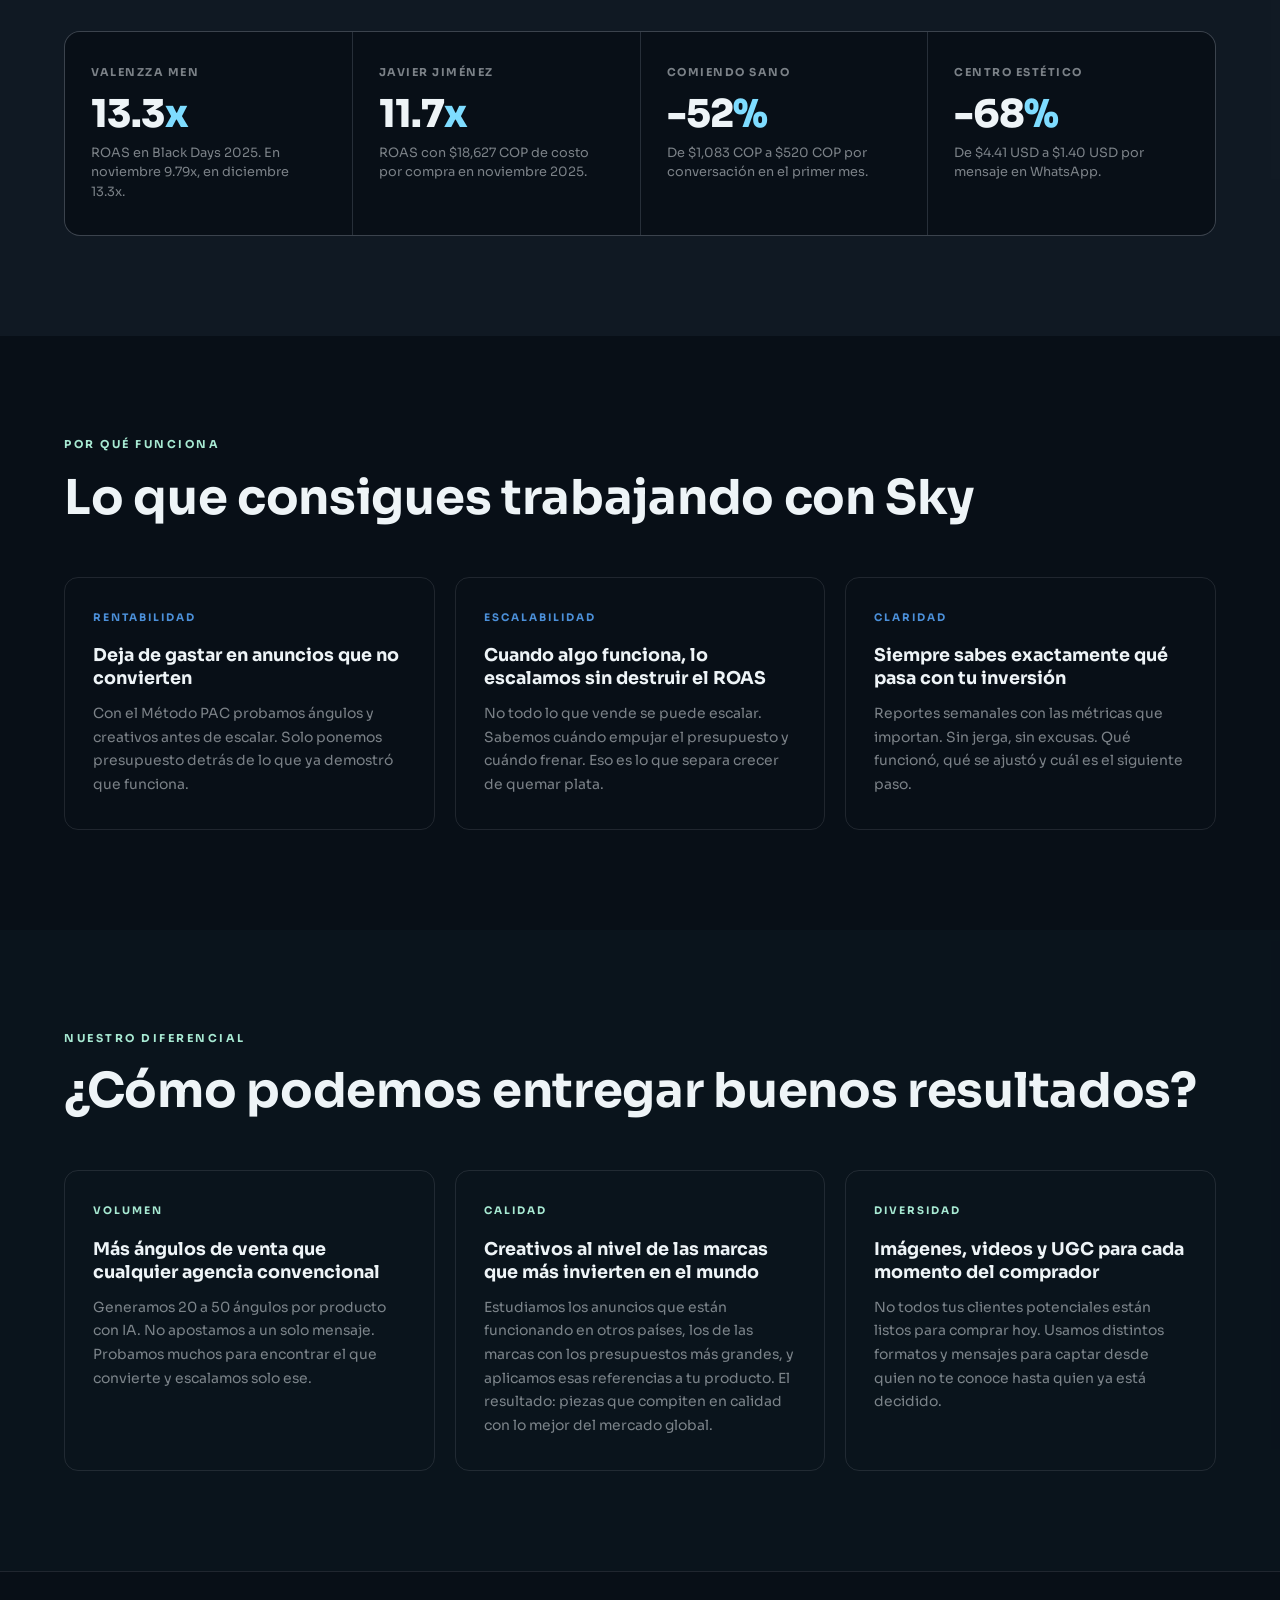
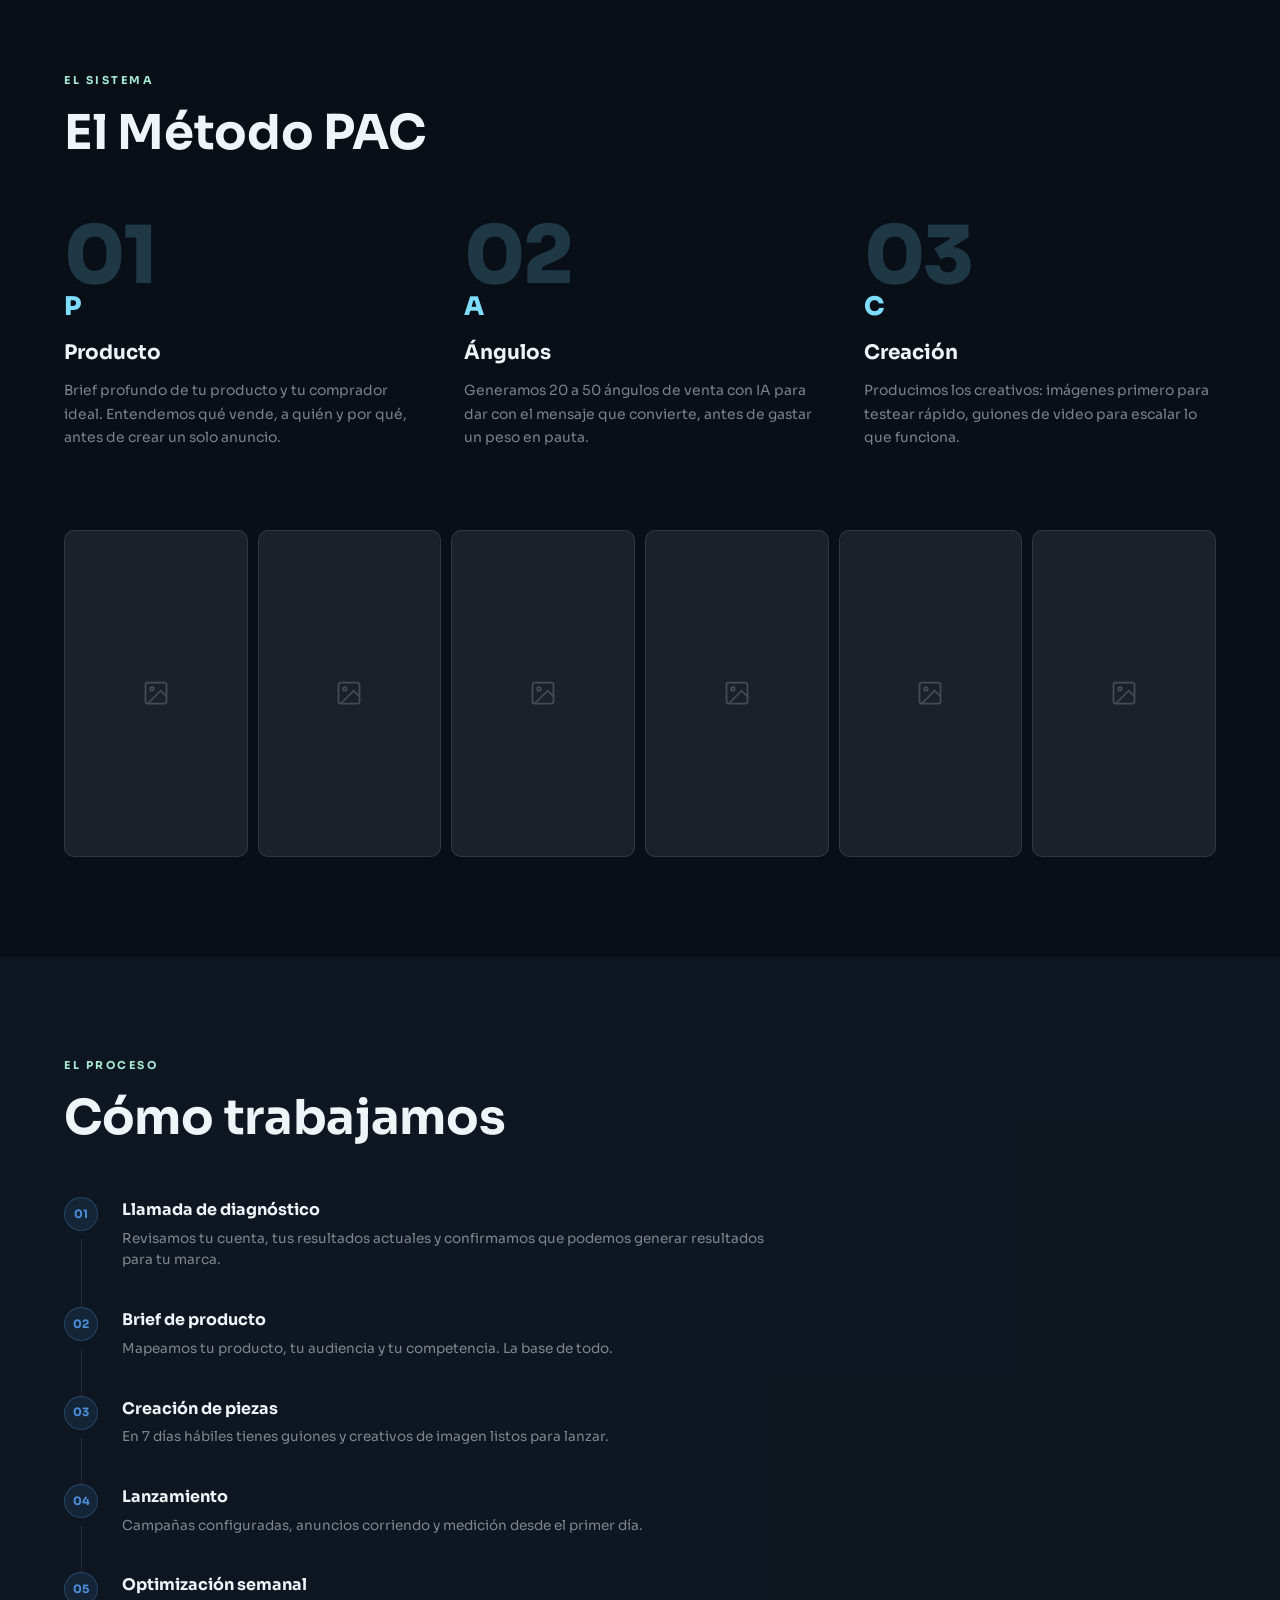
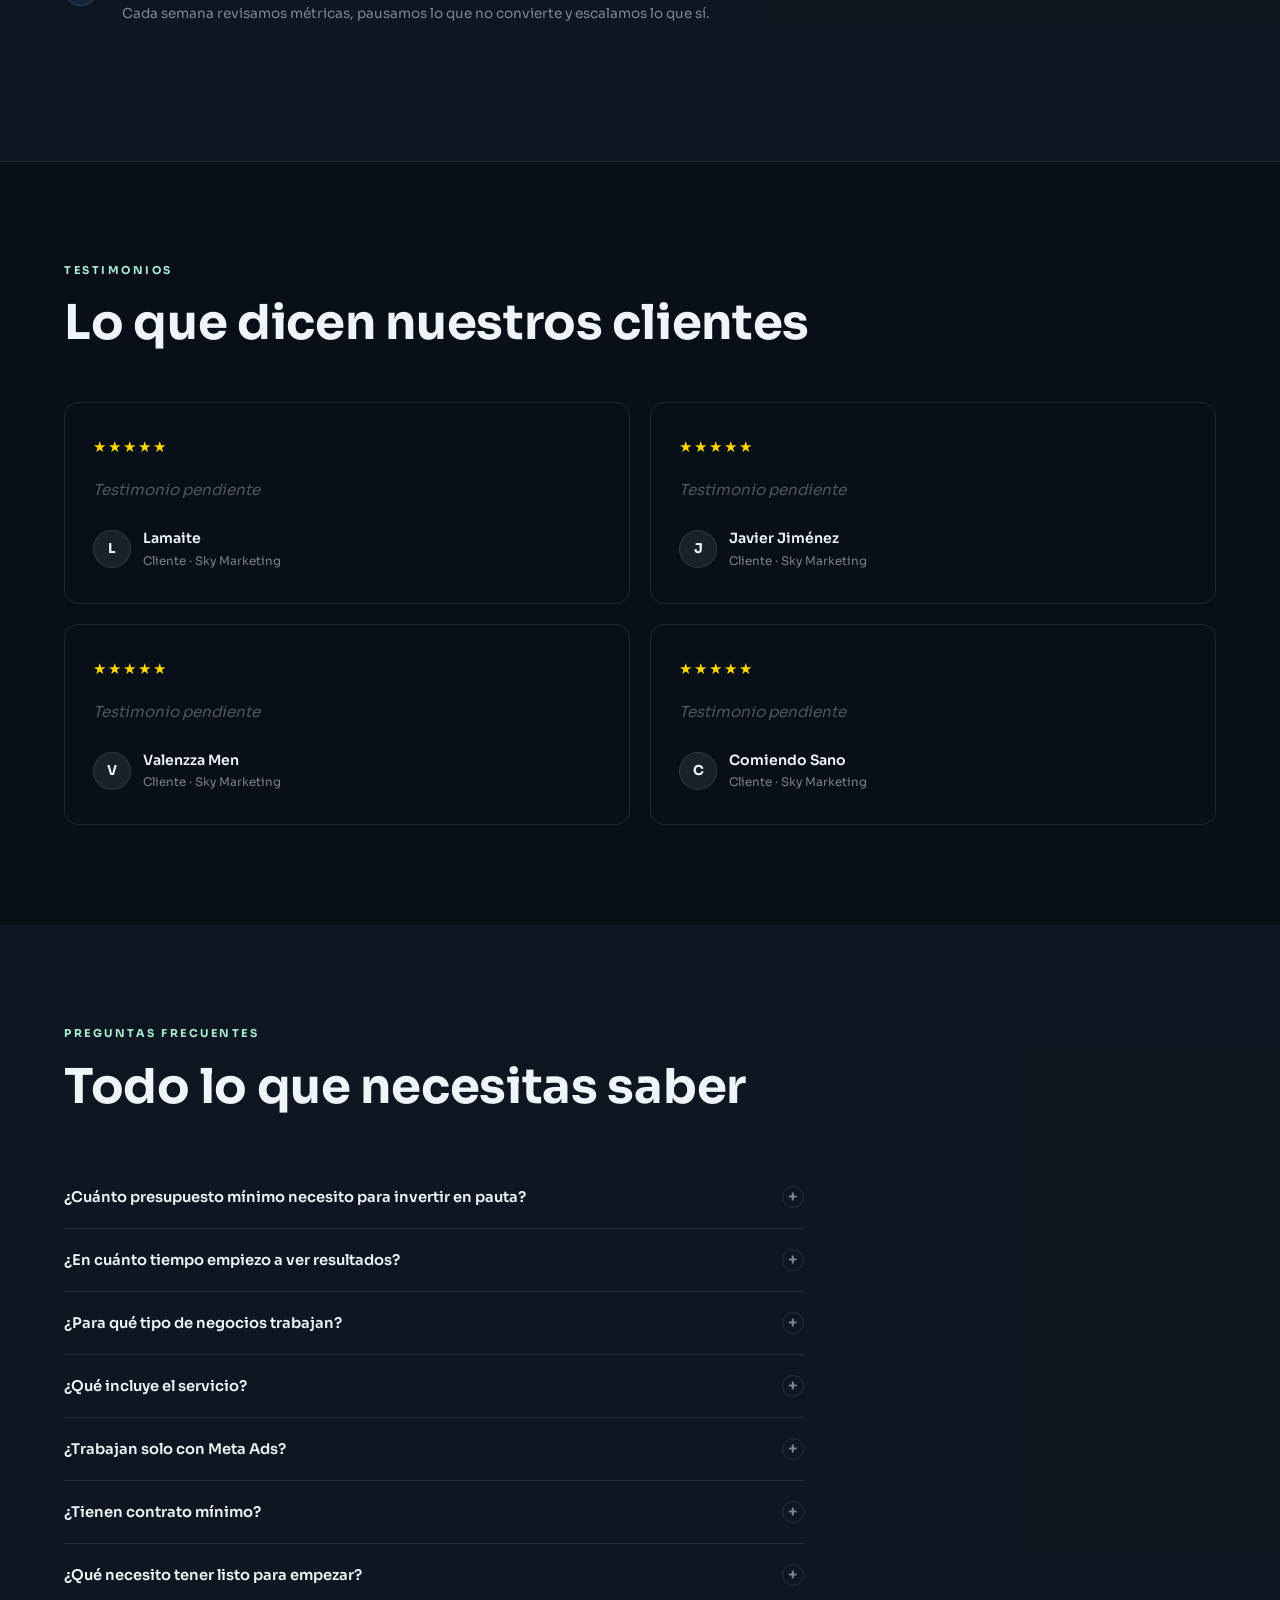
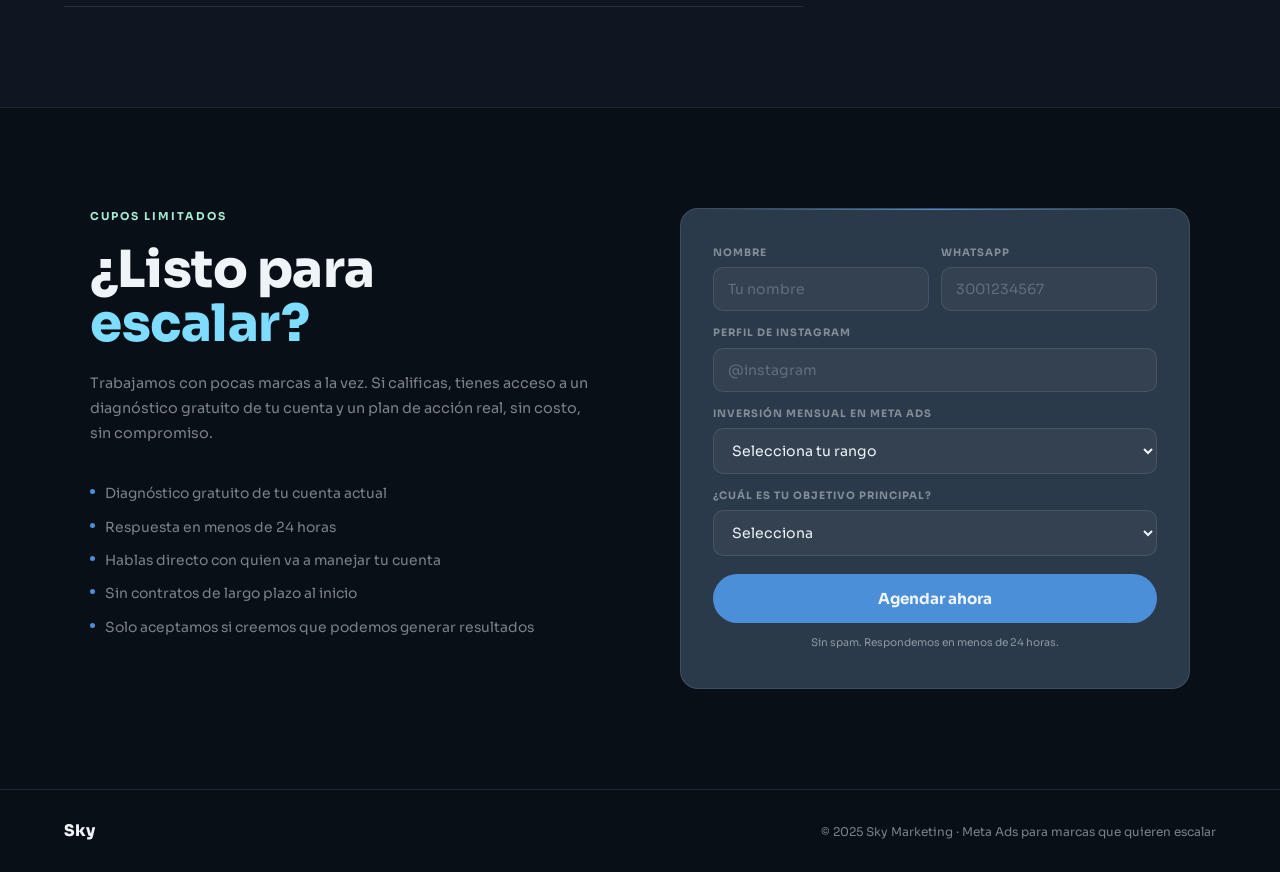
==== commit ecaf6144: "Rediseno landing: tipografia Sora, paleta de marca, fix logo, mobile bar, galeria 9:16, form complet" ====
--- a/meta-ads/index.html
+++ b/meta-ads/index.html
@@ -3,10 +3,10 @@
 <head>
   <meta charset="UTF-8" />
   <meta name="viewport" content="width=device-width, initial-scale=1.0" />
-  <link rel="icon" type="image/png" href="favicon.png" />
-  <link rel="apple-touch-icon" href="favicon.png" />
+  <link rel="icon" type="image/png" href="../favicon.png" />
+  <link rel="apple-touch-icon" href="../favicon.png" />
   <title>Sky Marketing — Método PAC para Meta Ads</title>
-  <meta name="description" content="Tu producto ya se vende. Lo que te falta es el proceso para venderlo a escala. Gestionamos tus Meta Ads con el Método PAC — sin quemar presupuesto." />
+  <meta name="description" content="Tu producto ya se vende. Lo que te falta es el proceso para venderlo a escala. Gestionamos tus Meta Ads con el Método PAC." />
 
   <!-- Meta Pixel -->
   <script>
@@ -25,553 +25,443 @@
   src="https://www.facebook.com/tr?id=1989953454951930&ev=PageView&noscript=1"
   /></noscript>
 
-  <!-- Fonts -->
+  <!-- Sora Font -->
   <link rel="preconnect" href="https://fonts.googleapis.com" />
   <link rel="preconnect" href="https://fonts.gstatic.com" crossorigin />
-  <link rel="preload" as="style" href="https://fonts.googleapis.com/css2?family=Inter:wght@400;500;600;700;800;900&family=Space+Grotesk:wght@500;600;700&display=swap" onload="this.onload=null;this.rel='stylesheet'" />
-  <noscript><link href="https://fonts.googleapis.com/css2?family=Inter:wght@400;500;600;700;800;900&family=Space+Grotesk:wght@500;600;700&display=swap" rel="stylesheet" /></noscript>
+  <link rel="preload" as="style" href="https://fonts.googleapis.com/css2?family=Sora:wght@400;500;600;700;800&display=swap" onload="this.onload=null;this.rel='stylesheet'" />
+  <noscript><link href="https://fonts.googleapis.com/css2?family=Sora:wght@400;500;600;700;800&display=swap" rel="stylesheet" /></noscript>
 
   <style>
-    /* ── RESET ── */
     *, *::before, *::after { box-sizing: border-box; margin: 0; padding: 0; }
     :root {
-      --black:  #060709;
-      --white:  #EDEAE4;
+      --dark:   #080f17;
+      --card:   #2B3A4A;
+      --light:  #EEF4F7;
       --sky:    #7EDCFF;
-      --coral:  #FF5C1A;
-      --gray:   rgba(237,234,228,0.45);
-      --gray2:  rgba(237,234,228,0.12);
-      --border: rgba(237,234,228,0.08);
+      --blue:   #4B8FD8;
+      --aqua:   #A7E9D2;
+      --gray:   rgba(238,244,247,0.5);
+      --gray2:  rgba(238,244,247,0.08);
+      --border: rgba(238,244,247,0.1);
       --t: 0.3s ease;
     }
     html { scroll-behavior: smooth; overflow-x: hidden; }
     body {
-      font-family: 'Inter', sans-serif;
-      background: var(--black);
-      color: var(--white);
+      font-family: 'Sora', sans-serif;
+      background: var(--dark);
+      color: var(--light);
       overflow-x: hidden;
       line-height: 1.6;
     }
     a { text-decoration: none; color: inherit; }
     img { max-width: 100%; display: block; }
 
-    body::before {
-      content: '';
-      position: fixed; inset: 0; z-index: 0; pointer-events: none; opacity: 0.022;
-      background-image: url("data:image/svg+xml,%3Csvg viewBox='0 0 256 256' xmlns='http://www.w3.org/2000/svg'%3E%3Cfilter id='noise'%3E%3CfeTurbulence type='fractalNoise' baseFrequency='0.9' numOctaves='4' stitchTiles='stitch'/%3E%3C/filter%3E%3Crect width='100%25' height='100%25' filter='url(%23noise)'/%3E%3C/svg%3E");
-    }
-
-    /* ── SHARED ── */
     .section { padding: 100px 5%; position: relative; z-index: 1; }
     .section-inner { max-width: 1200px; margin: 0 auto; }
     .section-label {
-      font-size: 0.7rem; font-weight: 600; letter-spacing: 2.5px;
-      text-transform: uppercase; color: var(--coral);
+      font-size: 0.68rem; font-weight: 700; letter-spacing: 2.5px;
+      text-transform: uppercase; color: var(--aqua);
       margin-bottom: 16px; display: block;
     }
     .section-title {
-      font-family: 'Space Grotesk', sans-serif;
-      font-size: clamp(2rem, 4vw, 3rem);
+      font-size: clamp(1.9rem, 4vw, 3rem);
       font-weight: 700; line-height: 1.15;
-      letter-spacing: -0.5px; margin-bottom: 20px;
-    }
-    .section-sub {
-      font-size: 1.05rem; color: var(--gray);
-      max-width: 600px; line-height: 1.7;
+      letter-spacing: -0.3px; margin-bottom: 20px;
     }
 
     .btn-cta {
       display: inline-flex; align-items: center; gap: 10px;
-      background: var(--coral); color: var(--white);
-      font-family: 'Inter', sans-serif;
-      font-weight: 700; font-size: 0.95rem;
+      background: var(--blue); color: var(--light);
+      font-family: 'Sora', sans-serif; font-weight: 700; font-size: 0.95rem;
       padding: 15px 32px; border-radius: 100px;
       transition: transform var(--t), box-shadow var(--t);
-      letter-spacing: 0.2px; border: none; cursor: pointer;
-    }
-    .btn-cta:hover { transform: translateY(-2px); box-shadow: 0 8px 32px rgba(255,92,26,0.35); }
-    .btn-cta svg { width: 16px; height: 16px; }
-
-    /* ── NAVBAR ── */
+      border: none; cursor: pointer;
+    }
+    .btn-cta:hover { transform: translateY(-2px); box-shadow: 0 8px 28px rgba(75,143,216,0.4); }
+    .btn-cta svg { width: 16px; height: 16px; flex-shrink: 0; }
+
+    /* NAVBAR */
     .nav {
       position: fixed; top: 0; left: 0; right: 0; z-index: 100;
-      padding: 0 5%;
-      display: flex; align-items: center; justify-content: space-between;
-      height: 70px;
-      border-bottom: 1px solid transparent;
+      padding: 0 5%; display: flex; align-items: center; justify-content: space-between;
+      height: 68px; border-bottom: 1px solid transparent;
       transition: border-color var(--t), background var(--t);
     }
     .nav.scrolled {
-      background: rgba(6,7,9,0.94);
-      backdrop-filter: blur(20px);
-      -webkit-backdrop-filter: blur(20px);
+      background: rgba(8,15,23,0.96);
+      backdrop-filter: blur(20px); -webkit-backdrop-filter: blur(20px);
       border-color: var(--border);
     }
-    .nav-logo img { height: 34px; width: auto; }
+    .nav-logo img { height: 32px; width: auto; }
     .nav-cta {
-      font-size: 0.82rem; font-weight: 700;
-      color: var(--white); background: var(--coral);
+      font-family: 'Sora', sans-serif; font-size: 0.82rem; font-weight: 700;
+      color: var(--light); background: var(--blue);
       padding: 10px 22px; border-radius: 100px;
       transition: transform var(--t), box-shadow var(--t);
     }
-    .nav-cta:hover { transform: translateY(-1px); box-shadow: 0 6px 20px rgba(255,92,26,0.3); }
-
-    /* ── HERO ── */
+    .nav-cta:hover { transform: translateY(-1px); box-shadow: 0 6px 20px rgba(75,143,216,0.35); }
+
+    /* HERO */
     .hero {
-      min-height: 100svh;
-      display: flex; align-items: center;
-      padding: 120px 5% 80px;
-      position: relative; overflow: hidden;
+      min-height: 100svh; display: flex; align-items: center;
+      padding: 120px 5% 80px; position: relative; overflow: hidden;
     }
     .hero-bg {
       position: absolute; inset: 0; z-index: 0;
       background:
-        radial-gradient(ellipse 60% 80% at 95% 10%, rgba(255,92,26,0.12) 0%, transparent 60%),
+        radial-gradient(ellipse 60% 70% at 90% 10%, rgba(75,143,216,0.12) 0%, transparent 60%),
         radial-gradient(ellipse 50% 60% at 5% 90%, rgba(126,220,255,0.07) 0%, transparent 55%);
     }
     .hero-bg::after {
-      content: '';
-      position: absolute; inset: 0;
+      content: ''; position: absolute; inset: 0;
       background-image:
-        linear-gradient(rgba(237,234,228,0.015) 1px, transparent 1px),
-        linear-gradient(90deg, rgba(237,234,228,0.015) 1px, transparent 1px);
+        linear-gradient(rgba(238,244,247,0.012) 1px, transparent 1px),
+        linear-gradient(90deg, rgba(238,244,247,0.012) 1px, transparent 1px);
       background-size: 60px 60px;
     }
-    .hero-inner {
-      position: relative; z-index: 1;
-      max-width: 860px;
-    }
-    .hero-badge {
-      display: inline-flex; align-items: center; gap: 8px;
-      font-size: 0.7rem; font-weight: 600; letter-spacing: 2.5px;
-      text-transform: uppercase; color: var(--gray);
-      margin-bottom: 32px;
-    }
-    .hero-badge-dot {
-      width: 6px; height: 6px; border-radius: 50%;
-      background: var(--coral); animation: pulse 2s ease-in-out infinite;
-    }
-    @keyframes pulse {
-      0%, 100% { opacity: 1; transform: scale(1); }
-      50% { opacity: 0.4; transform: scale(0.7); }
-    }
+    .hero-inner { position: relative; z-index: 1; max-width: 860px; }
     .hero-title {
-      font-family: 'Space Grotesk', sans-serif;
-      font-size: clamp(2.6rem, 6vw, 5rem);
-      font-weight: 700; line-height: 1.1;
-      letter-spacing: -1.5px; margin-bottom: 28px;
-    }
-    .hero-title span { color: var(--coral); }
+      font-size: clamp(2.5rem, 6vw, 4.8rem); font-weight: 800;
+      line-height: 1.1; letter-spacing: -1px; margin-bottom: 28px;
+    }
+    .hero-title span { color: var(--sky); }
     .hero-sub {
-      font-size: clamp(1rem, 1.8vw, 1.2rem);
-      color: var(--gray); line-height: 1.7;
-      max-width: 640px; margin-bottom: 44px;
-    }
-    .hero-proof {
-      display: flex; align-items: center; gap: 32px;
-      margin-top: 56px; flex-wrap: wrap;
-    }
-    .hero-stat { text-align: left; }
+      font-size: clamp(1rem, 1.8vw, 1.15rem); color: var(--gray);
+      line-height: 1.75; max-width: 620px; margin-bottom: 44px; font-weight: 400;
+    }
+    .hero-proof { display: flex; align-items: center; gap: 28px; margin-top: 52px; flex-wrap: wrap; }
     .hero-stat-num {
-      font-family: 'Space Grotesk', sans-serif;
-      font-size: 1.8rem; font-weight: 700; color: var(--white);
-      letter-spacing: -1px;
-    }
-    .hero-stat-num span { color: var(--coral); }
-    .hero-stat-label { font-size: 0.75rem; color: var(--gray); margin-top: 2px; }
-    .hero-divider { width: 1px; height: 40px; background: var(--border); }
-
-    /* ── INTRO TEXT ── */
-    .intro { padding: 80px 5%; border-top: 1px solid var(--border); }
-    .intro-inner {
-      max-width: 800px; margin: 0 auto; text-align: center;
-    }
-    .intro-text {
-      font-size: clamp(1.05rem, 1.8vw, 1.25rem);
-      line-height: 1.8; color: var(--gray);
-    }
-    .intro-text strong { color: var(--white); font-weight: 600; }
-
-    /* ── RESULTADOS ── */
-    .results { background: rgba(237,234,228,0.02); }
+      font-size: 1.75rem; font-weight: 800; color: var(--light);
+      letter-spacing: -1px; line-height: 1;
+    }
+    .hero-stat-num span { color: var(--sky); }
+    .hero-stat-label { font-size: 0.72rem; color: var(--gray); margin-top: 4px; font-weight: 400; }
+    .hero-divider { width: 1px; height: 38px; background: var(--border); }
+
+    /* INTRO */
+    .intro { padding: 72px 5%; border-top: 1px solid var(--border); }
+    .intro-inner { max-width: 780px; margin: 0 auto; text-align: center; }
+    .intro-text { font-size: clamp(1rem, 1.8vw, 1.2rem); line-height: 1.85; color: var(--gray); font-weight: 400; }
+    .intro-text strong { color: var(--light); font-weight: 600; }
+
+    /* RESULTADOS */
+    .results { background: rgba(43,58,74,0.25); }
     .results-grid {
-      display: grid;
-      grid-template-columns: repeat(4, 1fr);
-      gap: 1px;
-      background: var(--border);
-      border: 1px solid var(--border);
-      border-radius: 16px;
-      overflow: hidden;
-      margin-top: 56px;
-    }
-    .result-card {
-      background: var(--black);
-      padding: 36px 28px;
-      transition: background var(--t);
-    }
-    .result-card:hover { background: rgba(255,92,26,0.04); }
+      display: grid; grid-template-columns: repeat(4, 1fr);
+      gap: 1px; background: var(--border);
+      border: 1px solid var(--border); border-radius: 16px;
+      overflow: hidden; margin-top: 52px;
+    }
+    .result-card { background: var(--dark); padding: 32px 26px; transition: background var(--t); }
+    .result-card:hover { background: rgba(75,143,216,0.05); }
     .result-client {
-      font-size: 0.72rem; font-weight: 600; letter-spacing: 1.5px;
-      text-transform: uppercase; color: var(--gray);
-      margin-bottom: 16px;
+      font-size: 0.68rem; font-weight: 700; letter-spacing: 1.5px;
+      text-transform: uppercase; color: var(--gray); margin-bottom: 14px;
     }
     .result-metric {
-      font-family: 'Space Grotesk', sans-serif;
-      font-size: clamp(1.8rem, 3vw, 2.6rem);
-      font-weight: 700; color: var(--white);
-      letter-spacing: -1px; line-height: 1;
-      margin-bottom: 10px;
-    }
-    .result-metric span { color: var(--coral); }
-    .result-desc {
-      font-size: 0.82rem; color: var(--gray); line-height: 1.5;
-    }
-
-    /* ── BENEFICIOS ── */
-    .benefits-grid {
-      display: grid;
-      grid-template-columns: repeat(3, 1fr);
-      gap: 24px;
-      margin-top: 56px;
-    }
+      font-size: clamp(1.8rem, 3vw, 2.5rem); font-weight: 800;
+      color: var(--light); letter-spacing: -1px; line-height: 1; margin-bottom: 10px;
+    }
+    .result-metric span { color: var(--sky); }
+    .result-desc { font-size: 0.8rem; color: var(--gray); line-height: 1.55; font-weight: 400; }
+
+    /* BENEFICIOS */
+    .benefits-grid { display: grid; grid-template-columns: repeat(3, 1fr); gap: 20px; margin-top: 52px; }
     .benefit-card {
-      border: 1px solid var(--border);
-      border-radius: 16px;
-      padding: 36px 32px;
-      position: relative; overflow: hidden;
+      border: 1px solid var(--border); border-radius: 14px;
+      padding: 32px 28px; position: relative; overflow: hidden;
       transition: border-color var(--t), transform var(--t);
     }
     .benefit-card::before {
-      content: '';
-      position: absolute; top: 0; left: 0; right: 0; height: 2px;
-      background: var(--coral); opacity: 0;
-      transition: opacity var(--t);
-    }
-    .benefit-card:hover { border-color: rgba(237,234,228,0.18); transform: translateY(-4px); }
+      content: ''; position: absolute; top: 0; left: 0; right: 0; height: 2px;
+      background: var(--blue); opacity: 0; transition: opacity var(--t);
+    }
+    .benefit-card:hover { border-color: rgba(238,244,247,0.2); transform: translateY(-3px); }
     .benefit-card:hover::before { opacity: 1; }
     .benefit-tag {
-      font-size: 0.68rem; font-weight: 700; letter-spacing: 2px;
-      text-transform: uppercase; color: var(--coral);
-      margin-bottom: 20px; display: block;
-    }
-    .benefit-title {
-      font-family: 'Space Grotesk', sans-serif;
-      font-size: 1.2rem; font-weight: 700;
-      line-height: 1.3; margin-bottom: 14px;
-    }
-    .benefit-text { font-size: 0.9rem; color: var(--gray); line-height: 1.7; }
-
-    /* ── COMO ENTREGAMOS ── */
+      font-size: 0.65rem; font-weight: 700; letter-spacing: 2px;
+      text-transform: uppercase; color: var(--blue); margin-bottom: 18px; display: block;
+    }
+    .benefit-title { font-size: 1.1rem; font-weight: 700; line-height: 1.3; margin-bottom: 12px; }
+    .benefit-text { font-size: 0.87rem; color: var(--gray); line-height: 1.7; font-weight: 400; }
+
+    /* COMO ENTREGAMOS */
     .deliver { background: rgba(126,220,255,0.02); }
-    .deliver-header { margin-bottom: 56px; }
-    .deliver-header .section-title { max-width: 560px; }
-    .deliver-grid {
-      display: grid;
-      grid-template-columns: repeat(3, 1fr);
-      gap: 24px;
-    }
+    .deliver-grid { display: grid; grid-template-columns: repeat(3, 1fr); gap: 20px; margin-top: 52px; }
     .deliver-card {
-      border: 1px solid var(--border);
-      border-radius: 16px;
-      padding: 36px 32px;
-      position: relative; overflow: hidden;
+      border: 1px solid var(--border); border-radius: 14px;
+      padding: 32px 28px; position: relative; overflow: hidden;
       transition: border-color var(--t), transform var(--t);
     }
     .deliver-card::before {
-      content: '';
-      position: absolute; top: 0; left: 0; right: 0; height: 2px;
-      background: var(--sky); opacity: 0;
-      transition: opacity var(--t);
-    }
-    .deliver-card:hover { border-color: rgba(237,234,228,0.18); transform: translateY(-4px); }
+      content: ''; position: absolute; top: 0; left: 0; right: 0; height: 2px;
+      background: var(--aqua); opacity: 0; transition: opacity var(--t);
+    }
+    .deliver-card:hover { border-color: rgba(238,244,247,0.2); transform: translateY(-3px); }
     .deliver-card:hover::before { opacity: 1; }
     .deliver-tag {
-      font-size: 0.68rem; font-weight: 700; letter-spacing: 2px;
-      text-transform: uppercase; color: var(--sky);
-      margin-bottom: 20px; display: block;
-    }
-    .deliver-title {
-      font-family: 'Space Grotesk', sans-serif;
-      font-size: 1.2rem; font-weight: 700;
-      line-height: 1.3; margin-bottom: 14px;
-    }
-    .deliver-text { font-size: 0.9rem; color: var(--gray); line-height: 1.7; }
-
-    /* ── MÉTODO PAC ── */
+      font-size: 0.65rem; font-weight: 700; letter-spacing: 2px;
+      text-transform: uppercase; color: var(--aqua); margin-bottom: 18px; display: block;
+    }
+    .deliver-title { font-size: 1.1rem; font-weight: 700; line-height: 1.3; margin-bottom: 12px; }
+    .deliver-text { font-size: 0.87rem; color: var(--gray); line-height: 1.7; font-weight: 400; }
+
+    /* MÉTODO PAC */
     .pac { border-top: 1px solid var(--border); }
-    .pac-header { margin-bottom: 64px; }
-    .pac-steps {
-      display: grid;
-      grid-template-columns: repeat(3, 1fr);
-      gap: 48px;
-      margin-bottom: 80px;
-    }
-    .pac-step { position: relative; }
+    .pac-steps { display: grid; grid-template-columns: repeat(3, 1fr); gap: 48px; margin: 56px 0 80px; }
     .pac-step-num {
-      font-family: 'Space Grotesk', sans-serif;
-      font-size: 4rem; font-weight: 700;
-      color: rgba(237,234,228,0.06);
-      line-height: 1; margin-bottom: -12px;
-      letter-spacing: -2px;
-    }
-    .pac-step-letter {
-      font-family: 'Space Grotesk', sans-serif;
-      font-size: 1.6rem; font-weight: 700;
-      color: var(--coral); margin-bottom: 12px;
-    }
-    .pac-step-title {
-      font-family: 'Space Grotesk', sans-serif;
-      font-size: 1.3rem; font-weight: 700;
-      margin-bottom: 12px;
-    }
-    .pac-step-text { font-size: 0.9rem; color: var(--gray); line-height: 1.7; }
-
-    /* Gallery placeholder */
-    .gallery-label {
-      font-size: 0.82rem; color: var(--gray);
-      margin-bottom: 28px; padding: 14px 20px;
-      border: 1px dashed var(--border); border-radius: 8px;
-      display: inline-block;
-    }
-    .gallery-grid {
-      display: grid;
-      grid-template-columns: repeat(6, 1fr);
-      gap: 12px;
-    }
+      font-size: 5rem; font-weight: 800; color: rgba(126,220,255,0.2);
+      line-height: 1; margin-bottom: -10px; letter-spacing: -3px;
+    }
+    .pac-step-letter { font-size: 1.6rem; font-weight: 800; color: var(--sky); margin-bottom: 10px; }
+    .pac-step-title { font-size: 1.25rem; font-weight: 700; margin-bottom: 10px; }
+    .pac-step-text { font-size: 0.87rem; color: var(--gray); line-height: 1.7; font-weight: 400; }
+
+    /* Gallery 9:16 */
+    .gallery-grid { display: grid; grid-template-columns: repeat(6, 1fr); gap: 10px; }
     .gallery-item {
-      aspect-ratio: 4/5;
-      background: var(--gray2);
-      border: 1px solid var(--border);
-      border-radius: 10px;
+      aspect-ratio: 9/16; background: var(--gray2);
+      border: 1px solid var(--border); border-radius: 10px;
+      display: flex; align-items: center; justify-content: center; overflow: hidden;
+    }
+    .gallery-item img { width: 100%; height: 100%; object-fit: cover; }
+    .gallery-item svg { opacity: 0.2; }
+
+    /* PROCESO */
+    .process { background: rgba(43,58,74,0.2); }
+    .process-steps { margin-top: 52px; max-width: 700px; }
+    .process-step {
+      display: flex; gap: 24px; align-items: flex-start;
+      padding-bottom: 36px; position: relative;
+    }
+    .process-step:not(:last-child)::after {
+      content: ''; position: absolute; left: 17px; top: 42px; bottom: 0;
+      width: 1px; background: var(--border);
+    }
+    .process-num {
+      flex-shrink: 0; width: 34px; height: 34px; border-radius: 50%;
+      background: rgba(75,143,216,0.12); border: 1px solid rgba(75,143,216,0.3);
       display: flex; align-items: center; justify-content: center;
-    }
-    .gallery-item svg { opacity: 0.25; }
-
-    /* ── PROCESO ── */
-    .process { background: rgba(237,234,228,0.02); }
-    .process-steps { margin-top: 56px; max-width: 720px; }
-    .process-step {
-      display: flex; gap: 28px; align-items: flex-start;
-      padding-bottom: 40px; position: relative;
-    }
-    .process-step:not(:last-child)::after {
-      content: '';
-      position: absolute; left: 18px; top: 44px; bottom: 0;
-      width: 1px; background: var(--border);
-    }
-    .process-num {
-      flex-shrink: 0;
-      width: 36px; height: 36px; border-radius: 50%;
-      background: rgba(255,92,26,0.12);
-      border: 1px solid rgba(255,92,26,0.3);
-      display: flex; align-items: center; justify-content: center;
-      font-size: 0.75rem; font-weight: 700; color: var(--coral);
-    }
-    .process-content {}
-    .process-title {
-      font-family: 'Space Grotesk', sans-serif;
-      font-size: 1.05rem; font-weight: 700;
-      margin-bottom: 6px;
-    }
-    .process-text { font-size: 0.88rem; color: var(--gray); line-height: 1.6; }
-
-    /* ── TESTIMONIOS ── */
+      font-size: 0.72rem; font-weight: 700; color: var(--blue);
+    }
+    .process-title { font-size: 1rem; font-weight: 700; margin-bottom: 5px; }
+    .process-text { font-size: 0.85rem; color: var(--gray); line-height: 1.6; font-weight: 400; }
+
+    /* TESTIMONIOS */
     .testimonials { border-top: 1px solid var(--border); }
-    .test-grid {
-      display: grid;
-      grid-template-columns: repeat(2, 1fr);
-      gap: 24px;
-      margin-top: 56px;
-    }
-    .test-card {
-      border: 1px solid var(--border);
-      border-radius: 16px;
-      padding: 36px 32px;
-    }
-    .test-stars {
-      color: #FFD700; font-size: 1rem; margin-bottom: 20px;
-      letter-spacing: 2px;
-    }
-    .test-quote {
-      font-size: 1rem; line-height: 1.7; color: var(--white);
-      margin-bottom: 28px; font-style: italic;
-    }
-    .test-author { display: flex; align-items: center; gap: 14px; }
+    .test-grid { display: grid; grid-template-columns: repeat(2, 1fr); gap: 20px; margin-top: 52px; }
+    .test-card { border: 1px solid var(--border); border-radius: 14px; padding: 32px 28px; }
+    .test-stars { color: #FFD700; font-size: 0.95rem; margin-bottom: 18px; letter-spacing: 2px; }
+    .test-quote { font-size: 0.95rem; line-height: 1.7; color: var(--light); margin-bottom: 24px; font-style: italic; font-weight: 400; }
+    .test-author { display: flex; align-items: center; gap: 12px; }
     .test-avatar {
-      width: 40px; height: 40px; border-radius: 50%;
+      width: 38px; height: 38px; border-radius: 50%;
       background: var(--gray2); border: 1px solid var(--border);
       display: flex; align-items: center; justify-content: center;
-      font-weight: 700; font-size: 0.9rem; color: var(--white);
-      flex-shrink: 0;
-    }
-    .test-name { font-weight: 600; font-size: 0.9rem; }
-    .test-role { font-size: 0.78rem; color: var(--gray); margin-top: 2px; }
-    .test-placeholder { font-style: italic; color: var(--gray); font-size: 0.82rem; }
-
-    /* ── FAQS ── */
-    .faqs { background: rgba(237,234,228,0.02); }
-    .faq-list { margin-top: 56px; max-width: 760px; }
-    .faq-item {
-      border-bottom: 1px solid var(--border);
-    }
+      font-weight: 700; font-size: 0.85rem; flex-shrink: 0;
+    }
+    .test-name { font-weight: 600; font-size: 0.88rem; }
+    .test-role { font-size: 0.74rem; color: var(--gray); margin-top: 2px; }
+    .test-placeholder { color: rgba(238,244,247,0.3); }
+
+    /* FAQS */
+    .faqs { background: rgba(43,58,74,0.2); }
+    .faq-list { margin-top: 52px; max-width: 740px; }
+    .faq-item { border-bottom: 1px solid var(--border); }
     .faq-q {
       width: 100%; background: none; border: none; cursor: pointer;
-      padding: 22px 0;
-      display: flex; align-items: center; justify-content: space-between; gap: 20px;
-      text-align: left;
-      font-family: 'Inter', sans-serif;
-      font-size: 0.95rem; font-weight: 600; color: var(--white);
-      transition: color var(--t);
+      padding: 20px 0; display: flex; align-items: center;
+      justify-content: space-between; gap: 20px; text-align: left;
+      font-family: 'Sora', sans-serif; font-size: 0.92rem; font-weight: 600;
+      color: var(--light); transition: color var(--t);
     }
     .faq-q:hover { color: var(--sky); }
     .faq-icon {
-      flex-shrink: 0; width: 20px; height: 20px;
+      flex-shrink: 0; width: 22px; height: 22px;
       border: 1px solid var(--border); border-radius: 50%;
       display: flex; align-items: center; justify-content: center;
       transition: transform var(--t), border-color var(--t);
-      color: var(--gray);
-    }
-    .faq-item.open .faq-icon { transform: rotate(45deg); border-color: var(--coral); color: var(--coral); }
-    .faq-a {
-      max-height: 0; overflow: hidden;
-      transition: max-height 0.4s ease, padding 0.3s ease;
-    }
+      color: var(--gray); font-size: 1rem;
+    }
+    .faq-item.open .faq-icon { transform: rotate(45deg); border-color: var(--blue); color: var(--blue); }
+    .faq-a { max-height: 0; overflow: hidden; transition: max-height 0.4s ease; }
     .faq-item.open .faq-a { max-height: 300px; }
-    .faq-a-inner {
-      padding-bottom: 22px;
-      font-size: 0.9rem; color: var(--gray); line-height: 1.7;
-    }
-
-    /* ── FINAL CTA ── */
-    .final-cta {
-      text-align: center; padding: 120px 5%;
-      border-top: 1px solid var(--border);
-      background:
-        radial-gradient(ellipse 70% 80% at 50% 50%, rgba(255,92,26,0.07) 0%, transparent 70%);
-    }
-    .final-cta .section-title { margin: 0 auto 16px; max-width: 680px; }
-    .final-cta .section-sub { margin: 0 auto 44px; text-align: center; }
-    .final-cta-btns { display: flex; align-items: center; justify-content: center; gap: 16px; flex-wrap: wrap; }
-    .btn-ghost {
-      display: inline-flex; align-items: center; gap: 8px;
-      background: transparent; color: var(--white);
-      font-family: 'Inter', sans-serif;
-      font-weight: 600; font-size: 0.9rem;
-      padding: 14px 28px; border-radius: 100px;
-      border: 1px solid var(--border);
-      transition: border-color var(--t), color var(--t);
-    }
-    .btn-ghost:hover { border-color: rgba(237,234,228,0.3); color: var(--sky); }
-
-    /* ── FOOTER ── */
+    .faq-a-inner { padding-bottom: 20px; font-size: 0.88rem; color: var(--gray); line-height: 1.75; font-weight: 400; }
+
+    /* FORM */
+    .form-section { padding: 100px 5%; border-top: 1px solid var(--border); }
+    .form-inner {
+      max-width: 1100px; margin: 0 auto;
+      display: grid; grid-template-columns: 1fr 1fr; gap: 80px; align-items: start;
+    }
+    .form-eyebrow {
+      font-size: 0.68rem; font-weight: 700; letter-spacing: 2px;
+      text-transform: uppercase; color: var(--aqua); margin-bottom: 18px;
+    }
+    .form-title {
+      font-size: clamp(2.2rem, 4vw, 3.5rem); font-weight: 800;
+      letter-spacing: -0.5px; line-height: 1.05; margin-bottom: 20px;
+    }
+    .form-title span { color: var(--sky); }
+    .form-desc { font-size: 0.9rem; color: var(--gray); line-height: 1.75; margin-bottom: 36px; font-weight: 400; }
+    .form-check-list { list-style: none; display: flex; flex-direction: column; gap: 11px; }
+    .form-check-list li { font-size: 0.87rem; color: var(--gray); display: flex; align-items: flex-start; gap: 10px; font-weight: 400; }
+    .form-check-list li::before { content: ''; flex-shrink: 0; margin-top: 7px; width: 5px; height: 5px; border-radius: 50%; background: var(--blue); }
+    .form-card {
+      border: 1px solid var(--border); border-radius: 18px;
+      padding: 36px 32px; background: var(--card); position: relative;
+    }
+    .form-card::before {
+      content: ''; position: absolute; top: 0; left: 32px; right: 32px; height: 1px;
+      background: linear-gradient(90deg, transparent, var(--blue), transparent);
+    }
+    .field-group { display: flex; flex-direction: column; gap: 6px; margin-bottom: 14px; }
+    .field-group label {
+      font-size: 0.64rem; font-weight: 700; letter-spacing: 1px;
+      text-transform: uppercase; color: rgba(238,244,247,0.45);
+    }
+    .field-group input,
+    .field-group select {
+      background: rgba(238,244,247,0.04); border: 1px solid var(--border);
+      border-radius: 10px; padding: 12px 14px; color: var(--light);
+      font-family: 'Sora', sans-serif; font-size: 0.88rem;
+      transition: border-color var(--t);
+    }
+    .field-group input::placeholder { color: rgba(238,244,247,0.25); }
+    .field-group input:focus,
+    .field-group select:focus { outline: none; border-color: rgba(75,143,216,0.5); }
+    .field-group select option { background: var(--card); color: var(--light); }
+    .field-row { display: grid; grid-template-columns: 1fr 1fr; gap: 12px; }
+    .no-califica-msg {
+      display: none; padding: 12px 14px; margin-bottom: 12px;
+      border-radius: 8px; border: 1px solid rgba(251,176,64,0.3);
+      background: rgba(251,176,64,0.06);
+      font-size: 0.78rem; color: rgba(251,176,64,0.9); line-height: 1.5;
+    }
+    .no-califica-msg a { color: #FBB040; text-decoration: underline; }
+    .btn-submit {
+      width: 100%; padding: 15px; background: var(--blue); color: var(--light);
+      font-family: 'Sora', sans-serif; font-size: 0.95rem; font-weight: 700;
+      border: none; border-radius: 100px; cursor: pointer;
+      transition: background var(--t), transform var(--t); margin-top: 4px;
+    }
+    .btn-submit:hover { background: #5a9fe8; transform: translateY(-2px); }
+    .btn-submit:disabled { opacity: 0.5; cursor: not-allowed; transform: none; }
+    .form-note { font-size: 0.66rem; color: var(--gray); text-align: center; margin-top: 12px; }
+
+    /* FOOTER */
     .footer {
-      padding: 32px 5%;
-      border-top: 1px solid var(--border);
-      display: flex; align-items: center; justify-content: space-between;
-      flex-wrap: wrap; gap: 16px;
-    }
-    .footer-logo img { height: 26px; width: auto; opacity: 0.7; }
-    .footer-text { font-size: 0.78rem; color: var(--gray); }
-
-    /* ── FLOATING CTA (mobile) ── */
-    .float-cta {
-      display: none;
-      position: fixed; bottom: 20px; left: 50%; transform: translateX(-50%);
-      z-index: 90;
-      background: var(--coral); color: var(--white);
-      font-weight: 700; font-size: 0.9rem;
-      padding: 14px 32px; border-radius: 100px;
-      box-shadow: 0 8px 32px rgba(255,92,26,0.4);
-      white-space: nowrap;
-      transition: opacity var(--t), transform var(--t);
-    }
-    .float-cta.hidden { opacity: 0; pointer-events: none; }
-
-    /* ── RESPONSIVE ── */
+      padding: 28px 5%; border-top: 1px solid var(--border);
+      display: flex; align-items: center; justify-content: space-between; flex-wrap: wrap; gap: 14px;
+    }
+    .footer img { height: 24px; width: auto; opacity: 0.65; }
+    .footer-text { font-size: 0.75rem; color: var(--gray); font-weight: 400; }
+
+    /* MOBILE BOTTOM BAR */
+    .mobile-bar {
+      display: none; position: fixed; bottom: 0; left: 0; right: 0; z-index: 90;
+      padding: 10px 16px 14px;
+      background: rgba(8,15,23,0.97); border-top: 1px solid var(--border);
+      backdrop-filter: blur(12px);
+      transition: opacity var(--t);
+    }
+    .mobile-bar a {
+      display: block; width: 100%; background: var(--blue); color: var(--light);
+      font-family: 'Sora', sans-serif; font-size: 1rem; font-weight: 700;
+      padding: 16px; text-align: center; border-radius: 8px;
+      transition: background var(--t);
+    }
+    .mobile-bar a:active { background: #5a9fe8; }
+    .mobile-bar.hidden { opacity: 0; pointer-events: none; }
+
+    /* RESPONSIVE */
     @media (max-width: 1024px) {
       .results-grid { grid-template-columns: repeat(2, 1fr); }
       .gallery-grid { grid-template-columns: repeat(3, 1fr); }
     }
     @media (max-width: 768px) {
-      .section { padding: 72px 5%; }
-      .benefits-grid,
-      .deliver-grid,
-      .pac-steps { grid-template-columns: 1fr; gap: 20px; }
+      .section { padding: 64px 5%; }
+      .benefits-grid, .deliver-grid, .pac-steps { grid-template-columns: 1fr; gap: 18px; }
       .test-grid { grid-template-columns: 1fr; }
       .results-grid { grid-template-columns: repeat(2, 1fr); }
-      .gallery-grid { grid-template-columns: repeat(3, 1fr); }
-      .hero-proof { gap: 20px; }
-      .float-cta { display: flex; align-items: center; justify-content: center; }
+      .form-inner { grid-template-columns: 1fr; gap: 48px; }
+      .form-section { padding: 64px 5%; }
+      .hero-proof { gap: 18px; }
+      .nav-cta { display: none; }
+      .mobile-bar { display: block; }
+      body { padding-bottom: 80px; }
+      .gallery-grid {
+        display: flex; overflow-x: auto; scroll-snap-type: x mandatory;
+        gap: 10px; grid-template-columns: unset;
+        -webkit-overflow-scrolling: touch; scrollbar-width: none;
+        padding-bottom: 4px;
+      }
+      .gallery-grid::-webkit-scrollbar { display: none; }
+      .gallery-item { flex: 0 0 52vw; scroll-snap-align: start; }
       .footer { flex-direction: column; align-items: flex-start; }
     }
     @media (max-width: 480px) {
       .results-grid { grid-template-columns: 1fr; }
-      .gallery-grid { grid-template-columns: repeat(2, 1fr); }
-      .hero-title { letter-spacing: -1px; }
+      .field-row { grid-template-columns: 1fr; }
     }
   </style>
 </head>
 <body>
 
-  <!-- ── NAVBAR ── -->
+  <!-- NAVBAR -->
   <nav class="nav" id="nav">
     <a href="#top" class="nav-logo">
-      <img src="logo.png" alt="Sky Marketing" />
+      <img src="../logo.png" alt="Sky Marketing"
+           onerror="this.style.display='none';this.insertAdjacentHTML('afterend','<span style=\'font-weight:800;font-size:1.1rem;color:#EEF4F7\'>Sky</span>')" />
     </a>
-    <a href="https://wa.me/573182258333?text=Hola%2C%20quiero%20agendar%20una%20llamada%20de%20diagn%C3%B3stico" target="_blank" rel="noopener" class="nav-cta">
-      Agendar ahora
-    </a>
+    <a href="#aplicar" class="nav-cta">Agendar ahora</a>
   </nav>
 
-  <!-- ── HERO ── -->
+  <!-- HERO -->
   <section class="hero" id="top">
     <div class="hero-bg"></div>
     <div class="hero-inner">
-      <div class="hero-badge">
-        <span class="hero-badge-dot"></span>
-        Agencia de performance · Meta Ads
-      </div>
       <h1 class="hero-title">
         Tu producto ya se vende.<br>
         Lo que te falta es el <span>proceso</span><br>
         para venderlo a escala.
       </h1>
       <p class="hero-sub">
-        Gestionamos tus Meta Ads con el Método PAC — un sistema estructurado para marcas con producto validado que quieren crecer sin quemar presupuesto.
+        Gestionamos tus Meta Ads con el Método PAC, un sistema estructurado para marcas con producto validado que quieren crecer sin quemar presupuesto.
       </p>
-      <a href="https://wa.me/573182258333?text=Hola%2C%20quiero%20agendar%20una%20llamada%20de%20diagn%C3%B3stico" target="_blank" rel="noopener" class="btn-cta">
+      <a href="#aplicar" class="btn-cta" id="heroCta">
         Agendar ahora
         <svg viewBox="0 0 16 16" fill="none" stroke="currentColor" stroke-width="2" stroke-linecap="round" stroke-linejoin="round"><path d="M3 8h10M9 4l4 4-4 4"/></svg>
       </a>
       <div class="hero-proof">
         <div class="hero-stat">
           <div class="hero-stat-num">13.3<span>x</span></div>
-          <div class="hero-stat-label">ROAS — Valenzza Men</div>
+          <div class="hero-stat-label">ROAS Valenzza Men</div>
         </div>
         <div class="hero-divider"></div>
         <div class="hero-stat">
           <div class="hero-stat-num">11.7<span>x</span></div>
-          <div class="hero-stat-label">ROAS — Javier Jiménez</div>
+          <div class="hero-stat-label">ROAS Javier Jiménez</div>
         </div>
         <div class="hero-divider"></div>
         <div class="hero-stat">
-          <div class="hero-stat-num">−68<span>%</span></div>
+          <div class="hero-stat-num">-68<span>%</span></div>
           <div class="hero-stat-label">Costo por mensaje</div>
         </div>
       </div>
     </div>
   </section>
 
-  <!-- ── INTRO TEXT ── -->
+  <!-- INTRO -->
   <section class="intro">
     <div class="intro-inner">
       <p class="intro-text">
-        La mayoría de marcas estancadas en Meta Ads no tienen un problema de producto — tienen un problema de proceso. El <strong>Método PAC</strong> lo resuelve en tres pasos: un brief profundo de tu producto y tu comprador, <strong>20 a 50 ángulos de venta generados con IA</strong> para dar con el mensaje que convierte, y creación de creativos que testean rápido para <strong>escalar solo lo que funciona</strong>, sin improvisar en ningún paso.
+        La mayoría de marcas estancadas en Meta Ads no tienen un problema de producto, tienen un problema de proceso. El <strong>Método PAC</strong> lo resuelve en tres pasos: un brief profundo de tu producto y tu comprador, <strong>20 a 50 ángulos de venta generados con IA</strong> para dar con el mensaje que convierte, y creación de creativos que testean rápido para <strong>escalar solo lo que funciona</strong>, sin improvisar en ningún paso.
       </p>
     </div>
   </section>
 
-  <!-- ── RESULTADOS ── -->
+  <!-- RESULTADOS -->
   <section class="section results" id="resultados">
     <div class="section-inner">
       <span class="section-label">Resultados reales</span>
@@ -589,19 +479,19 @@
         </div>
         <div class="result-card">
           <div class="result-client">Comiendo Sano</div>
-          <div class="result-metric">−52<span>%</span></div>
-          <div class="result-desc">De $1,083 COP a $520 COP por conversación. En el primer mes de trabajo.</div>
+          <div class="result-metric">-52<span>%</span></div>
+          <div class="result-desc">De $1,083 COP a $520 COP por conversación en el primer mes.</div>
         </div>
         <div class="result-card">
           <div class="result-client">Centro estético</div>
-          <div class="result-metric">−68<span>%</span></div>
+          <div class="result-metric">-68<span>%</span></div>
           <div class="result-desc">De $4.41 USD a $1.40 USD por mensaje en WhatsApp.</div>
         </div>
       </div>
     </div>
   </section>
 
-  <!-- ── BENEFICIOS ── -->
+  <!-- BENEFICIOS -->
   <section class="section" id="beneficios">
     <div class="section-inner">
       <span class="section-label">Por qué funciona</span>
@@ -615,34 +505,32 @@
         <div class="benefit-card">
           <span class="benefit-tag">Escalabilidad</span>
           <h3 class="benefit-title">Cuando algo funciona, lo escalamos sin destruir el ROAS</h3>
-          <p class="benefit-text">No todo lo que vende se puede escalar. Sabemos cuándo empujar el presupuesto y cuándo frenar — eso es lo que separa crecer de quemar plata.</p>
+          <p class="benefit-text">No todo lo que vende se puede escalar. Sabemos cuándo empujar el presupuesto y cuándo frenar. Eso es lo que separa crecer de quemar plata.</p>
         </div>
         <div class="benefit-card">
           <span class="benefit-tag">Claridad</span>
           <h3 class="benefit-title">Siempre sabes exactamente qué pasa con tu inversión</h3>
-          <p class="benefit-text">Reportes semanales con las métricas que importan. Sin jerga, sin excusas — qué funcionó, qué se ajustó y cuál es el siguiente paso.</p>
-        </div>
-      </div>
-    </div>
-  </section>
-
-  <!-- ── CÓMO ENTREGAMOS ── -->
+          <p class="benefit-text">Reportes semanales con las métricas que importan. Sin jerga, sin excusas. Qué funcionó, qué se ajustó y cuál es el siguiente paso.</p>
+        </div>
+      </div>
+    </div>
+  </section>
+
+  <!-- COMO ENTREGAMOS -->
   <section class="section deliver" id="como-entregamos">
     <div class="section-inner">
-      <div class="deliver-header">
-        <span class="section-label">Nuestro diferencial</span>
-        <h2 class="section-title">¿Cómo podemos entregar buenos resultados?</h2>
-      </div>
+      <span class="section-label">Nuestro diferencial</span>
+      <h2 class="section-title">¿Cómo podemos entregar buenos resultados?</h2>
       <div class="deliver-grid">
         <div class="deliver-card">
           <span class="deliver-tag">Volumen</span>
           <h3 class="deliver-title">Más ángulos de venta que cualquier agencia convencional</h3>
-          <p class="deliver-text">Generamos 20 a 50 ángulos por producto con IA. No apostamos a un solo mensaje — probamos muchos para encontrar el que convierte y escalamos solo ese.</p>
+          <p class="deliver-text">Generamos 20 a 50 ángulos por producto con IA. No apostamos a un solo mensaje. Probamos muchos para encontrar el que convierte y escalamos solo ese.</p>
         </div>
         <div class="deliver-card">
           <span class="deliver-tag">Calidad</span>
           <h3 class="deliver-title">Creativos al nivel de las marcas que más invierten en el mundo</h3>
-          <p class="deliver-text">Estudiamos los anuncios que están funcionando en otros países — los de las marcas con los presupuestos más grandes — y aplicamos esas referencias a tu producto. El resultado: piezas que compiten en calidad con lo mejor del mercado global.</p>
+          <p class="deliver-text">Estudiamos los anuncios que están funcionando en otros países, los de las marcas con los presupuestos más grandes, y aplicamos esas referencias a tu producto. El resultado: piezas que compiten en calidad con lo mejor del mercado global.</p>
         </div>
         <div class="deliver-card">
           <span class="deliver-tag">Diversidad</span>
@@ -653,19 +541,17 @@
     </div>
   </section>
 
-  <!-- ── EL MÉTODO PAC ── -->
+  <!-- MÉTODO PAC -->
   <section class="section pac" id="metodo">
     <div class="section-inner">
-      <div class="pac-header">
-        <span class="section-label">El sistema</span>
-        <h2 class="section-title">El Método PAC — 3 pasos</h2>
-      </div>
+      <span class="section-label">El sistema</span>
+      <h2 class="section-title">El Método PAC</h2>
       <div class="pac-steps">
         <div class="pac-step">
           <div class="pac-step-num">01</div>
           <div class="pac-step-letter">P</div>
           <h3 class="pac-step-title">Producto</h3>
-          <p class="pac-step-text">Brief profundo de tu producto y tu comprador ideal. Entendemos qué vende, a quién y por qué — antes de crear un solo anuncio.</p>
+          <p class="pac-step-text">Brief profundo de tu producto y tu comprador ideal. Entendemos qué vende, a quién y por qué, antes de crear un solo anuncio.</p>
         </div>
         <div class="pac-step">
           <div class="pac-step-num">02</div>
@@ -680,33 +566,18 @@
           <p class="pac-step-text">Producimos los creativos: imágenes primero para testear rápido, guiones de video para escalar lo que funciona.</p>
         </div>
       </div>
-
-      <!-- Galería de creativos -->
-      <div class="gallery-label">📁 Reemplazar con creativos e imágenes de anuncios reales</div>
-      <div class="gallery-grid">
-        <div class="gallery-item">
-          <svg width="32" height="32" viewBox="0 0 24 24" fill="none" stroke="currentColor" stroke-width="1.5"><rect x="3" y="3" width="18" height="18" rx="2"/><circle cx="8.5" cy="8.5" r="1.5"/><path d="M21 15l-5-5L5 21"/></svg>
-        </div>
-        <div class="gallery-item">
-          <svg width="32" height="32" viewBox="0 0 24 24" fill="none" stroke="currentColor" stroke-width="1.5"><rect x="3" y="3" width="18" height="18" rx="2"/><circle cx="8.5" cy="8.5" r="1.5"/><path d="M21 15l-5-5L5 21"/></svg>
-        </div>
-        <div class="gallery-item">
-          <svg width="32" height="32" viewBox="0 0 24 24" fill="none" stroke="currentColor" stroke-width="1.5"><rect x="3" y="3" width="18" height="18" rx="2"/><circle cx="8.5" cy="8.5" r="1.5"/><path d="M21 15l-5-5L5 21"/></svg>
-        </div>
-        <div class="gallery-item">
-          <svg width="32" height="32" viewBox="0 0 24 24" fill="none" stroke="currentColor" stroke-width="1.5"><rect x="3" y="3" width="18" height="18" rx="2"/><circle cx="8.5" cy="8.5" r="1.5"/><path d="M21 15l-5-5L5 21"/></svg>
-        </div>
-        <div class="gallery-item">
-          <svg width="32" height="32" viewBox="0 0 24 24" fill="none" stroke="currentColor" stroke-width="1.5"><rect x="3" y="3" width="18" height="18" rx="2"/><circle cx="8.5" cy="8.5" r="1.5"/><path d="M21 15l-5-5L5 21"/></svg>
-        </div>
-        <div class="gallery-item">
-          <svg width="32" height="32" viewBox="0 0 24 24" fill="none" stroke="currentColor" stroke-width="1.5"><rect x="3" y="3" width="18" height="18" rx="2"/><circle cx="8.5" cy="8.5" r="1.5"/><path d="M21 15l-5-5L5 21"/></svg>
-        </div>
-      </div>
-    </div>
-  </section>
-
-  <!-- ── CÓMO TRABAJAMOS ── -->
+      <div class="gallery-grid" id="galleryGrid">
+        <div class="gallery-item"><svg width="28" height="28" viewBox="0 0 24 24" fill="none" stroke="currentColor" stroke-width="1.5"><rect x="3" y="3" width="18" height="18" rx="2"/><circle cx="8.5" cy="8.5" r="1.5"/><path d="M21 15l-5-5L5 21"/></svg></div>
+        <div class="gallery-item"><svg width="28" height="28" viewBox="0 0 24 24" fill="none" stroke="currentColor" stroke-width="1.5"><rect x="3" y="3" width="18" height="18" rx="2"/><circle cx="8.5" cy="8.5" r="1.5"/><path d="M21 15l-5-5L5 21"/></svg></div>
+        <div class="gallery-item"><svg width="28" height="28" viewBox="0 0 24 24" fill="none" stroke="currentColor" stroke-width="1.5"><rect x="3" y="3" width="18" height="18" rx="2"/><circle cx="8.5" cy="8.5" r="1.5"/><path d="M21 15l-5-5L5 21"/></svg></div>
+        <div class="gallery-item"><svg width="28" height="28" viewBox="0 0 24 24" fill="none" stroke="currentColor" stroke-width="1.5"><rect x="3" y="3" width="18" height="18" rx="2"/><circle cx="8.5" cy="8.5" r="1.5"/><path d="M21 15l-5-5L5 21"/></svg></div>
+        <div class="gallery-item"><svg width="28" height="28" viewBox="0 0 24 24" fill="none" stroke="currentColor" stroke-width="1.5"><rect x="3" y="3" width="18" height="18" rx="2"/><circle cx="8.5" cy="8.5" r="1.5"/><path d="M21 15l-5-5L5 21"/></svg></div>
+        <div class="gallery-item"><svg width="28" height="28" viewBox="0 0 24 24" fill="none" stroke="currentColor" stroke-width="1.5"><rect x="3" y="3" width="18" height="18" rx="2"/><circle cx="8.5" cy="8.5" r="1.5"/><path d="M21 15l-5-5L5 21"/></svg></div>
+      </div>
+    </div>
+  </section>
+
+  <!-- PROCESO -->
   <section class="section process" id="proceso">
     <div class="section-inner">
       <span class="section-label">El proceso</span>
@@ -714,48 +585,29 @@
       <div class="process-steps">
         <div class="process-step">
           <div class="process-num">01</div>
-          <div class="process-content">
-            <h3 class="process-title">Llamada de diagnóstico</h3>
-            <p class="process-text">Revisamos tu cuenta, tus resultados actuales y confirmamos que podemos generar resultados para tu marca.</p>
-          </div>
+          <div><h3 class="process-title">Llamada de diagnóstico</h3><p class="process-text">Revisamos tu cuenta, tus resultados actuales y confirmamos que podemos generar resultados para tu marca.</p></div>
         </div>
         <div class="process-step">
           <div class="process-num">02</div>
-          <div class="process-content">
-            <h3 class="process-title">Brief de producto</h3>
-            <p class="process-text">Mapeamos tu producto, tu audiencia y tu competencia. La base de todo.</p>
-          </div>
+          <div><h3 class="process-title">Brief de producto</h3><p class="process-text">Mapeamos tu producto, tu audiencia y tu competencia. La base de todo.</p></div>
         </div>
         <div class="process-step">
           <div class="process-num">03</div>
-          <div class="process-content">
-            <h3 class="process-title">Creación de piezas</h3>
-            <p class="process-text">En 7 días hábiles tienes guiones y creativos de imagen listos para lanzar.</p>
-          </div>
+          <div><h3 class="process-title">Creación de piezas</h3><p class="process-text">En 7 días hábiles tienes guiones y creativos de imagen listos para lanzar.</p></div>
         </div>
         <div class="process-step">
           <div class="process-num">04</div>
-          <div class="process-content">
-            <h3 class="process-title">Lanzamiento</h3>
-            <p class="process-text">Campañas configuradas, anuncios corriendo y medición desde el primer día.</p>
-          </div>
+          <div><h3 class="process-title">Lanzamiento</h3><p class="process-text">Campañas configuradas, anuncios corriendo y medición desde el primer día.</p></div>
         </div>
         <div class="process-step">
           <div class="process-num">05</div>
-          <div class="process-content">
-            <h3 class="process-title">Optimización semanal</h3>
-            <p class="process-text">Cada semana revisamos métricas, pausamos lo que no convierte y escalamos lo que sí.</p>
-          </div>
-        </div>
-      </div>
-      <a href="https://wa.me/573182258333?text=Hola%2C%20quiero%20agendar%20una%20llamada%20de%20diagn%C3%B3stico" target="_blank" rel="noopener" class="btn-cta">
-        Agendar ahora
-        <svg viewBox="0 0 16 16" fill="none" stroke="currentColor" stroke-width="2" stroke-linecap="round" stroke-linejoin="round"><path d="M3 8h10M9 4l4 4-4 4"/></svg>
-      </a>
-    </div>
-  </section>
-
-  <!-- ── TESTIMONIOS ── -->
+          <div><h3 class="process-title">Optimización semanal</h3><p class="process-text">Cada semana revisamos métricas, pausamos lo que no convierte y escalamos lo que sí.</p></div>
+        </div>
+      </div>
+    </div>
+  </section>
+
+  <!-- TESTIMONIOS -->
   <section class="section testimonials" id="testimonios">
     <div class="section-inner">
       <span class="section-label">Testimonios</span>
@@ -763,167 +615,147 @@
       <div class="test-grid">
         <div class="test-card">
           <div class="test-stars">★★★★★</div>
-          <p class="test-quote test-placeholder">Testimonio pendiente — Lamaite</p>
-          <div class="test-author">
-            <div class="test-avatar">L</div>
-            <div>
-              <div class="test-name">Lamaite</div>
-              <div class="test-role">Cliente · Sky Marketing</div>
-            </div>
-          </div>
+          <p class="test-quote test-placeholder">Testimonio pendiente</p>
+          <div class="test-author"><div class="test-avatar">L</div><div><div class="test-name">Lamaite</div><div class="test-role">Cliente · Sky Marketing</div></div></div>
         </div>
         <div class="test-card">
           <div class="test-stars">★★★★★</div>
-          <p class="test-quote test-placeholder">Testimonio pendiente — Javier Jiménez</p>
-          <div class="test-author">
-            <div class="test-avatar">J</div>
-            <div>
-              <div class="test-name">Javier Jiménez</div>
-              <div class="test-role">Cliente · Sky Marketing</div>
-            </div>
-          </div>
+          <p class="test-quote test-placeholder">Testimonio pendiente</p>
+          <div class="test-author"><div class="test-avatar">J</div><div><div class="test-name">Javier Jiménez</div><div class="test-role">Cliente · Sky Marketing</div></div></div>
         </div>
         <div class="test-card">
           <div class="test-stars">★★★★★</div>
-          <p class="test-quote test-placeholder">Testimonio pendiente — Valenzza Men</p>
-          <div class="test-author">
-            <div class="test-avatar">V</div>
-            <div>
-              <div class="test-name">Valenzza Men</div>
-              <div class="test-role">Cliente · Sky Marketing</div>
-            </div>
-          </div>
+          <p class="test-quote test-placeholder">Testimonio pendiente</p>
+          <div class="test-author"><div class="test-avatar">V</div><div><div class="test-name">Valenzza Men</div><div class="test-role">Cliente · Sky Marketing</div></div></div>
         </div>
         <div class="test-card">
           <div class="test-stars">★★★★★</div>
-          <p class="test-quote test-placeholder">Testimonio pendiente — Comiendo Sano</p>
-          <div class="test-author">
-            <div class="test-avatar">C</div>
-            <div>
-              <div class="test-name">Comiendo Sano</div>
-              <div class="test-role">Cliente · Sky Marketing</div>
-            </div>
-          </div>
-        </div>
-      </div>
-    </div>
-  </section>
-
-  <!-- ── FAQS ── -->
+          <p class="test-quote test-placeholder">Testimonio pendiente</p>
+          <div class="test-author"><div class="test-avatar">C</div><div><div class="test-name">Comiendo Sano</div><div class="test-role">Cliente · Sky Marketing</div></div></div>
+        </div>
+      </div>
+    </div>
+  </section>
+
+  <!-- FAQS -->
   <section class="section faqs" id="faqs">
     <div class="section-inner">
       <span class="section-label">Preguntas frecuentes</span>
       <h2 class="section-title">Todo lo que necesitas saber</h2>
       <div class="faq-list">
-
         <div class="faq-item">
-          <button class="faq-q" aria-expanded="false">
-            ¿Cuánto presupuesto mínimo necesito para invertir en pauta?
-            <span class="faq-icon">+</span>
-          </button>
-          <div class="faq-a">
-            <div class="faq-a-inner">Trabajamos con marcas que ya tienen presupuesto activo en Meta Ads. El mínimo recomendado para ver resultados reales es de $3.000.000 COP o $1.000 USD mensuales en pauta — aparte de los honorarios de la agencia.</div>
+          <button class="faq-q" aria-expanded="false">¿Cuánto presupuesto mínimo necesito para invertir en pauta?<span class="faq-icon">+</span></button>
+          <div class="faq-a"><div class="faq-a-inner">Trabajamos con marcas que ya tienen presupuesto activo en Meta Ads. El mínimo recomendado para ver resultados reales es de $3.000.000 COP o $1.000 USD mensuales en pauta, aparte de los honorarios de la agencia.</div></div>
+        </div>
+        <div class="faq-item">
+          <button class="faq-q" aria-expanded="false">¿En cuánto tiempo empiezo a ver resultados?<span class="faq-icon">+</span></button>
+          <div class="faq-a"><div class="faq-a-inner">Los primeros datos llegan en el primer mes de campaña. A partir de ahí tenemos información suficiente para saber qué ángulos y creativos están funcionando y empezar a optimizar.</div></div>
+        </div>
+        <div class="faq-item">
+          <button class="faq-q" aria-expanded="false">¿Para qué tipo de negocios trabajan?<span class="faq-icon">+</span></button>
+          <div class="faq-a"><div class="faq-a-inner">Trabajamos con marcas que venden por Shopify o WhatsApp y que ya tienen un producto validado. No trabajamos con negocios que apenas están arrancando o que no han hecho ninguna venta todavía.</div></div>
+        </div>
+        <div class="faq-item">
+          <button class="faq-q" aria-expanded="false">¿Qué incluye el servicio?<span class="faq-icon">+</span></button>
+          <div class="faq-a"><div class="faq-a-inner">Brief de producto, investigación de mercado, creación de ángulos con IA, producción de creativos (imágenes y guiones de video), gestión de campañas, acompañamiento por WhatsApp e informe mensual de resultados.</div></div>
+        </div>
+        <div class="faq-item">
+          <button class="faq-q" aria-expanded="false">¿Trabajan solo con Meta Ads?<span class="faq-icon">+</span></button>
+          <div class="faq-a"><div class="faq-a-inner">Sí, somos especialistas en Meta Ads, Facebook e Instagram. No hacemos Google Ads, TikTok ni otras plataformas.</div></div>
+        </div>
+        <div class="faq-item">
+          <button class="faq-q" aria-expanded="false">¿Tienen contrato mínimo?<span class="faq-icon">+</span></button>
+          <div class="faq-a"><div class="faq-a-inner">Trabajamos con contratos mensuales. Recomendamos mínimo 3 meses para ver el ciclo completo de testing, optimización y escala.</div></div>
+        </div>
+        <div class="faq-item">
+          <button class="faq-q" aria-expanded="false">¿Qué necesito tener listo para empezar?<span class="faq-icon">+</span></button>
+          <div class="faq-a"><div class="faq-a-inner">Página de Facebook e Instagram activas, acceso al Business Manager, cuenta publicitaria y, si vendes por Shopify, acceso a la tienda. Nosotros te guiamos en la conexión de todo.</div></div>
+        </div>
+      </div>
+    </div>
+  </section>
+
+  <!-- FORMULARIO -->
+  <section class="form-section" id="aplicar">
+    <div class="form-inner">
+      <div class="form-left">
+        <p class="form-eyebrow">Cupos limitados</p>
+        <h2 class="form-title">¿Listo para<br><span>escalar?</span></h2>
+        <p class="form-desc">Trabajamos con pocas marcas a la vez. Si calificas, tienes acceso a un diagnóstico gratuito de tu cuenta y un plan de acción real, sin costo, sin compromiso.</p>
+        <ul class="form-check-list">
+          <li>Diagnóstico gratuito de tu cuenta actual</li>
+          <li>Respuesta en menos de 24 horas</li>
+          <li>Hablas directo con quien va a manejar tu cuenta</li>
+          <li>Sin contratos de largo plazo al inicio</li>
+          <li>Solo aceptamos si creemos que podemos generar resultados</li>
+        </ul>
+      </div>
+      <div class="form-card">
+        <form id="applyForm" novalidate>
+          <div class="field-row">
+            <div class="field-group">
+              <label for="nombre">Nombre</label>
+              <input type="text" id="nombre" name="nombre" placeholder="Tu nombre" required />
+            </div>
+            <div class="field-group">
+              <label for="whatsapp">WhatsApp</label>
+              <input type="tel" id="whatsapp" name="whatsapp" placeholder="3001234567" required />
+            </div>
           </div>
-        </div>
-
-        <div class="faq-item">
-          <button class="faq-q" aria-expanded="false">
-            ¿En cuánto tiempo empiezo a ver resultados?
-            <span class="faq-icon">+</span>
-          </button>
-          <div class="faq-a">
-            <div class="faq-a-inner">Los primeros datos llegan en el primer mes de campaña. A partir de ahí tenemos información suficiente para saber qué ángulos y creativos están funcionando y empezar a optimizar.</div>
+          <div class="field-group">
+            <label for="producto">Perfil de Instagram</label>
+            <input type="text" id="producto" name="producto" placeholder="@instagram" required />
           </div>
-        </div>
-
-        <div class="faq-item">
-          <button class="faq-q" aria-expanded="false">
-            ¿Para qué tipo de negocios trabajan?
-            <span class="faq-icon">+</span>
-          </button>
-          <div class="faq-a">
-            <div class="faq-a-inner">Trabajamos con marcas que venden por Shopify o WhatsApp y que ya tienen un producto validado. No trabajamos con negocios que apenas están arrancando o que no han hecho ninguna venta todavía.</div>
+          <div class="field-group">
+            <label for="inversion">Inversión mensual en Meta Ads</label>
+            <select id="inversion" name="inversion" required>
+              <option value="" disabled selected>Selecciona tu rango</option>
+              <option value="menos3m">Menos de $3M COP</option>
+              <option value="3a5m">$3M – $5M COP</option>
+              <option value="5a10m">$5M – $10M COP</option>
+              <option value="10a20m">$10M – $20M COP</option>
+              <option value="mas20m">Más de $20M COP</option>
+            </select>
           </div>
-        </div>
-
-        <div class="faq-item">
-          <button class="faq-q" aria-expanded="false">
-            ¿Qué incluye el servicio?
-            <span class="faq-icon">+</span>
-          </button>
-          <div class="faq-a">
-            <div class="faq-a-inner">Brief de producto, investigación de mercado, creación de ángulos con IA, producción de creativos (imágenes y guiones de video), gestión de campañas, acompañamiento por WhatsApp e informe mensual de resultados.</div>
+          <div class="no-califica-msg" id="noCalificaMsg">
+            Con ese presupuesto aún no podemos garantizar resultados reales.
+            <a href="../no-califica.html">Te dejamos recursos gratuitos →</a>
           </div>
-        </div>
-
-        <div class="faq-item">
-          <button class="faq-q" aria-expanded="false">
-            ¿Trabajan solo con Meta Ads?
-            <span class="faq-icon">+</span>
-          </button>
-          <div class="faq-a">
-            <div class="faq-a-inner">Sí, somos especialistas en Meta Ads — Facebook e Instagram. No hacemos Google Ads, TikTok ni otras plataformas.</div>
+          <div class="field-group">
+            <label for="objetivo">¿Cuál es tu objetivo principal?</label>
+            <select id="objetivo" name="objetivo">
+              <option value="" disabled selected>Selecciona</option>
+              <option value="Aumentar ROAS">Aumentar el ROAS</option>
+              <option value="Bajar CPA">Bajar el costo por compra</option>
+              <option value="Escalar presupuesto">Escalar sin perder rentabilidad</option>
+              <option value="Iniciar en Meta Ads">Iniciar en Meta Ads</option>
+            </select>
           </div>
-        </div>
-
-        <div class="faq-item">
-          <button class="faq-q" aria-expanded="false">
-            ¿Tienen contrato mínimo?
-            <span class="faq-icon">+</span>
-          </button>
-          <div class="faq-a">
-            <div class="faq-a-inner">Trabajamos con contratos mensuales. Recomendamos mínimo 3 meses para ver el ciclo completo de testing, optimización y escala.</div>
-          </div>
-        </div>
-
-        <div class="faq-item">
-          <button class="faq-q" aria-expanded="false">
-            ¿Qué necesito tener listo para empezar?
-            <span class="faq-icon">+</span>
-          </button>
-          <div class="faq-a">
-            <div class="faq-a-inner">Página de Facebook e Instagram activas, acceso al Business Manager, cuenta publicitaria y — si vendes por Shopify — acceso a la tienda. Nosotros te guiamos en la conexión de todo.</div>
-          </div>
-        </div>
-
-      </div>
-    </div>
-  </section>
-
-  <!-- ── FINAL CTA ── -->
-  <section class="final-cta" id="contacto">
-    <div class="section-inner">
-      <span class="section-label" style="display:block;text-align:center;margin-bottom:16px;">Siguiente paso</span>
-      <h2 class="section-title">¿Listo para dejar de estancarte y empezar a escalar?</h2>
-      <p class="section-sub">Agenda una llamada de diagnóstico. Revisamos tu cuenta, tus resultados actuales y te decimos con honestidad si podemos ayudarte.</p>
-      <div class="final-cta-btns">
-        <a href="https://wa.me/573182258333?text=Hola%2C%20quiero%20agendar%20una%20llamada%20de%20diagn%C3%B3stico" target="_blank" rel="noopener" class="btn-cta" style="font-size:1rem;padding:17px 36px;">
-          Agendar ahora
-          <svg viewBox="0 0 16 16" fill="none" stroke="currentColor" stroke-width="2" stroke-linecap="round" stroke-linejoin="round"><path d="M3 8h10M9 4l4 4-4 4"/></svg>
-        </a>
-      </div>
-    </div>
-  </section>
-
-  <!-- ── FOOTER ── -->
+          <button type="submit" class="btn-submit" id="btnSubmit">Agendar ahora</button>
+          <p class="form-note">Sin spam. Respondemos en menos de 24 horas.</p>
+        </form>
+      </div>
+    </div>
+  </section>
+
+  <!-- FOOTER -->
   <footer class="footer">
-    <div class="footer-logo">
-      <img src="logo.png" alt="Sky Marketing" />
-    </div>
+    <img src="../logo.png" alt="Sky Marketing"
+         onerror="this.style.display='none';this.insertAdjacentHTML('afterend','<span style=\'font-weight:800;color:#EEF4F7\'>Sky</span>')" />
     <p class="footer-text">© 2025 Sky Marketing · Meta Ads para marcas que quieren escalar</p>
   </footer>
 
-  <!-- ── FLOATING CTA (mobile) ── -->
-  <a href="https://wa.me/573182258333?text=Hola%2C%20quiero%20agendar%20una%20llamada%20de%20diagn%C3%B3stico" target="_blank" rel="noopener" class="float-cta" id="floatCta">
-    Agendar ahora
-  </a>
+  <!-- MOBILE BOTTOM BAR -->
+  <div class="mobile-bar" id="mobileBar">
+    <a href="#aplicar">Agendar ahora</a>
+  </div>
 
   <script>
     // Navbar scroll
     const nav = document.getElementById('nav');
     window.addEventListener('scroll', () => {
       nav.classList.toggle('scrolled', window.scrollY > 20);
-    });
+    }, { passive: true });
 
     // FAQ accordion
     document.querySelectorAll('.faq-q').forEach(btn => {
@@ -932,17 +764,57 @@
         const isOpen = item.classList.contains('open');
         document.querySelectorAll('.faq-item.open').forEach(el => el.classList.remove('open'));
         if (!isOpen) item.classList.add('open');
-        btn.setAttribute('aria-expanded', !isOpen);
+        btn.setAttribute('aria-expanded', String(!isOpen));
       });
     });
 
-    // Floating CTA — hide when hero CTA is visible
-    const floatCta = document.getElementById('floatCta');
-    const heroBtn = document.querySelector('.hero .btn-cta');
-    const observer = new IntersectionObserver(([entry]) => {
-      floatCta.classList.toggle('hidden', entry.isIntersecting);
-    }, { threshold: 0.5 });
-    if (heroBtn) observer.observe(heroBtn);
+    // Hide mobile bar when form is visible
+    const mobileBar = document.getElementById('mobileBar');
+    const formSection = document.getElementById('aplicar');
+    new IntersectionObserver(([e]) => {
+      mobileBar.classList.toggle('hidden', e.isIntersecting);
+    }, { threshold: 0.05 }).observe(formSection);
+
+    // Form logic
+    const form      = document.getElementById('applyForm');
+    const inversion = document.getElementById('inversion');
+    const noCalMsg  = document.getElementById('noCalificaMsg');
+    const btnSubmit = document.getElementById('btnSubmit');
+
+    inversion.addEventListener('change', () => {
+      noCalMsg.style.display = inversion.value === 'menos3m' ? 'block' : 'none';
+    });
+
+    form.addEventListener('submit', async e => {
+      e.preventDefault();
+      if (inversion.value === 'menos3m') { window.location.href = '../no-califica.html'; return; }
+      const nombre    = document.getElementById('nombre').value.trim();
+      const whatsapp  = document.getElementById('whatsapp').value.trim();
+      const instagram = document.getElementById('producto').value.trim();
+      const objetivo  = document.getElementById('objetivo').value;
+      const inv       = inversion.options[inversion.selectedIndex].text;
+      if (!nombre || !whatsapp || !instagram || !inversion.value) return;
+      btnSubmit.disabled = true;
+      btnSubmit.textContent = 'Enviando...';
+      try {
+        const res = await fetch('https://formspree.io/f/mbdbapnp', {
+          method: 'POST',
+          headers: { 'Content-Type': 'application/json', 'Accept': 'application/json' },
+          body: JSON.stringify({ nombre, whatsapp, instagram, inversion: inv, objetivo })
+        });
+        if (res.ok) {
+          window.location.href = `../gracias.html?name=${encodeURIComponent(nombre)}&wa=${encodeURIComponent(whatsapp)}`;
+        } else {
+          btnSubmit.disabled = false;
+          btnSubmit.textContent = 'Agendar ahora';
+          alert('Hubo un error. Intenta de nuevo.');
+        }
+      } catch {
+        btnSubmit.disabled = false;
+        btnSubmit.textContent = 'Agendar ahora';
+        alert('Hubo un error de conexión. Intenta de nuevo.');
+      }
+    });
   </script>
 
 </body>
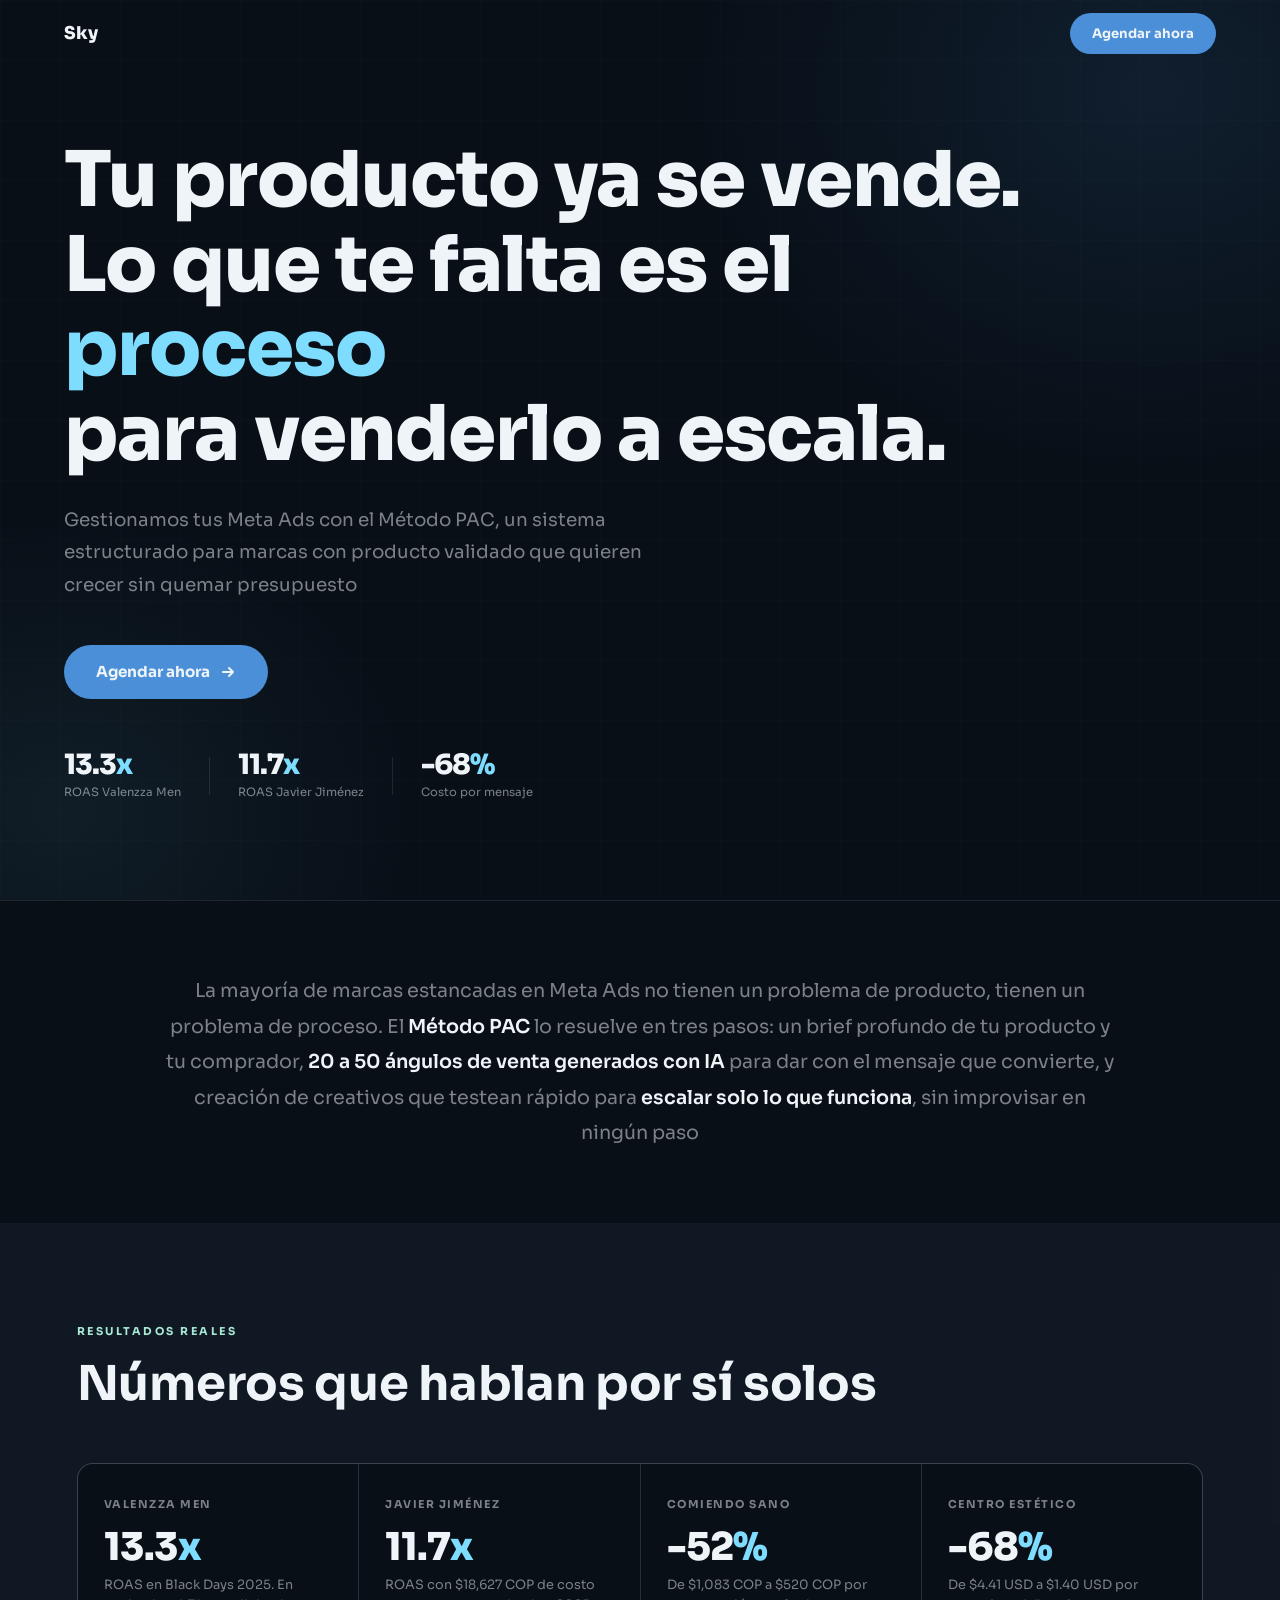
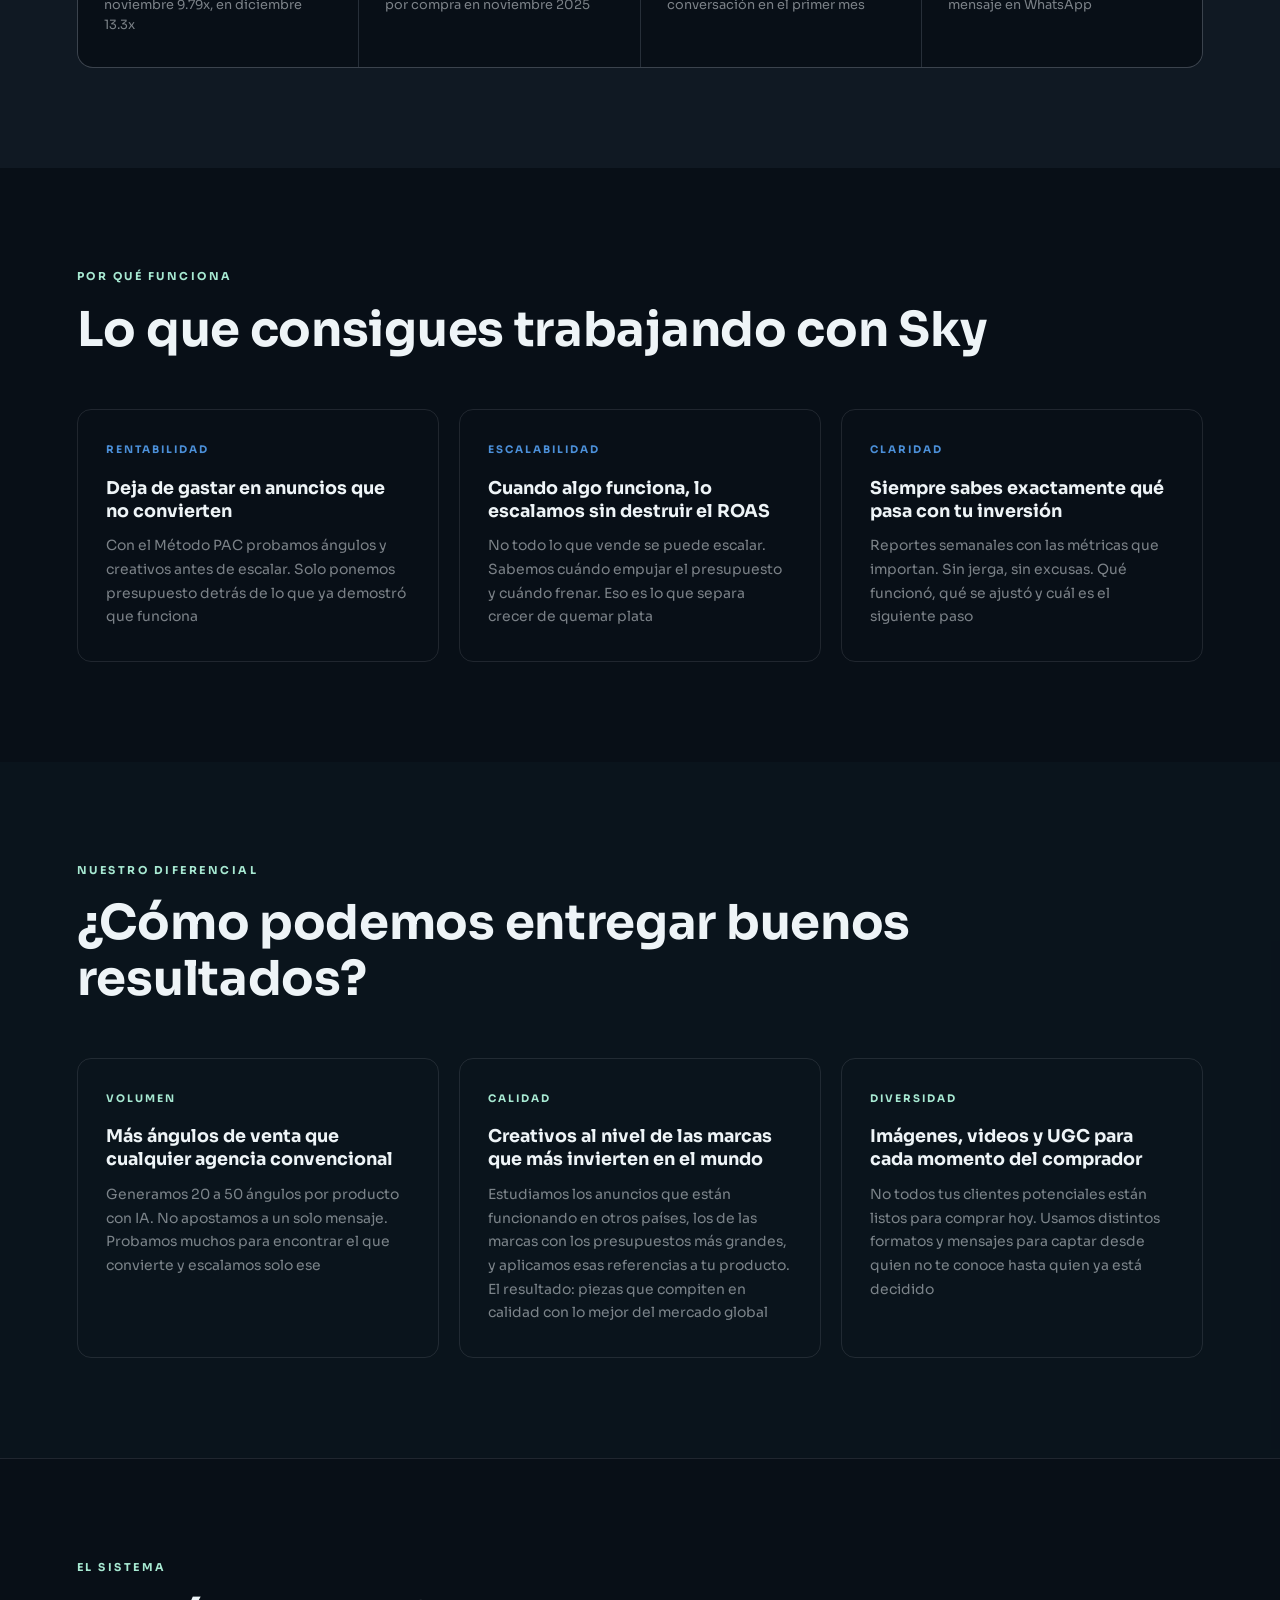
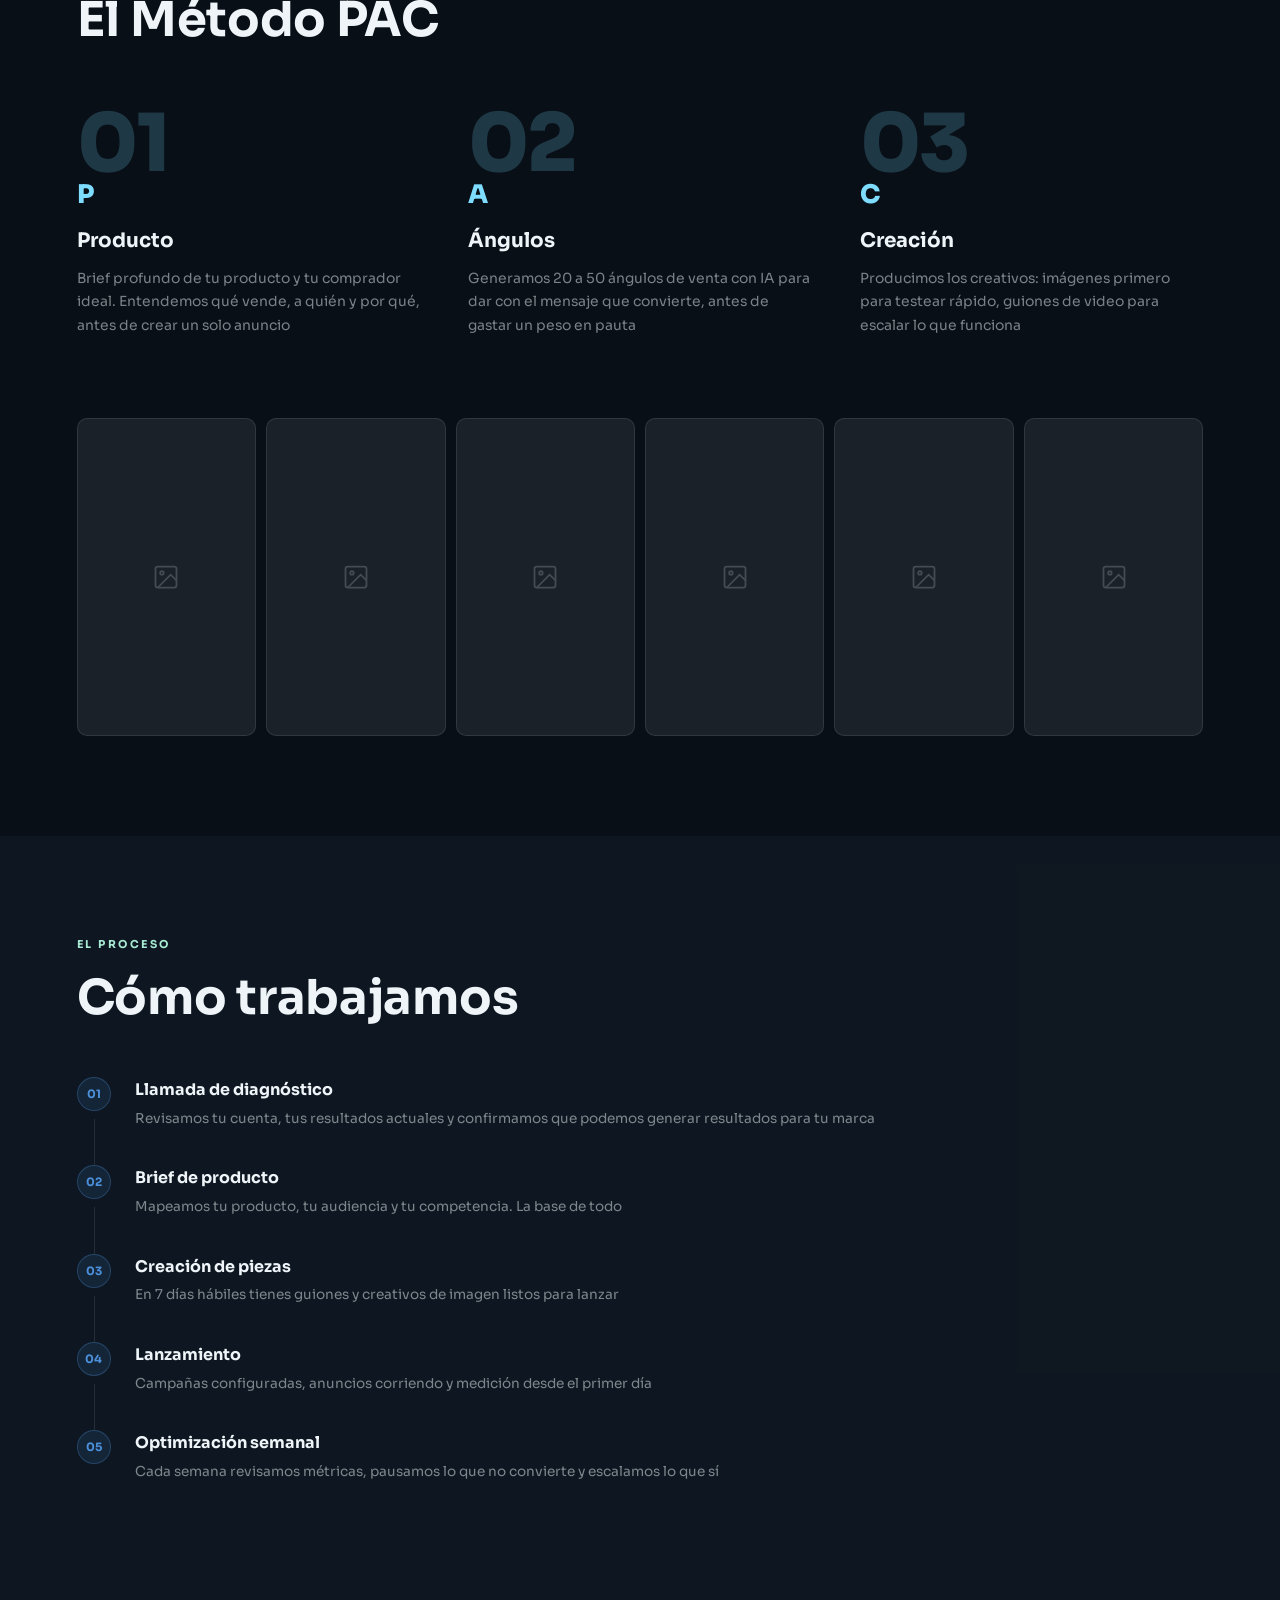
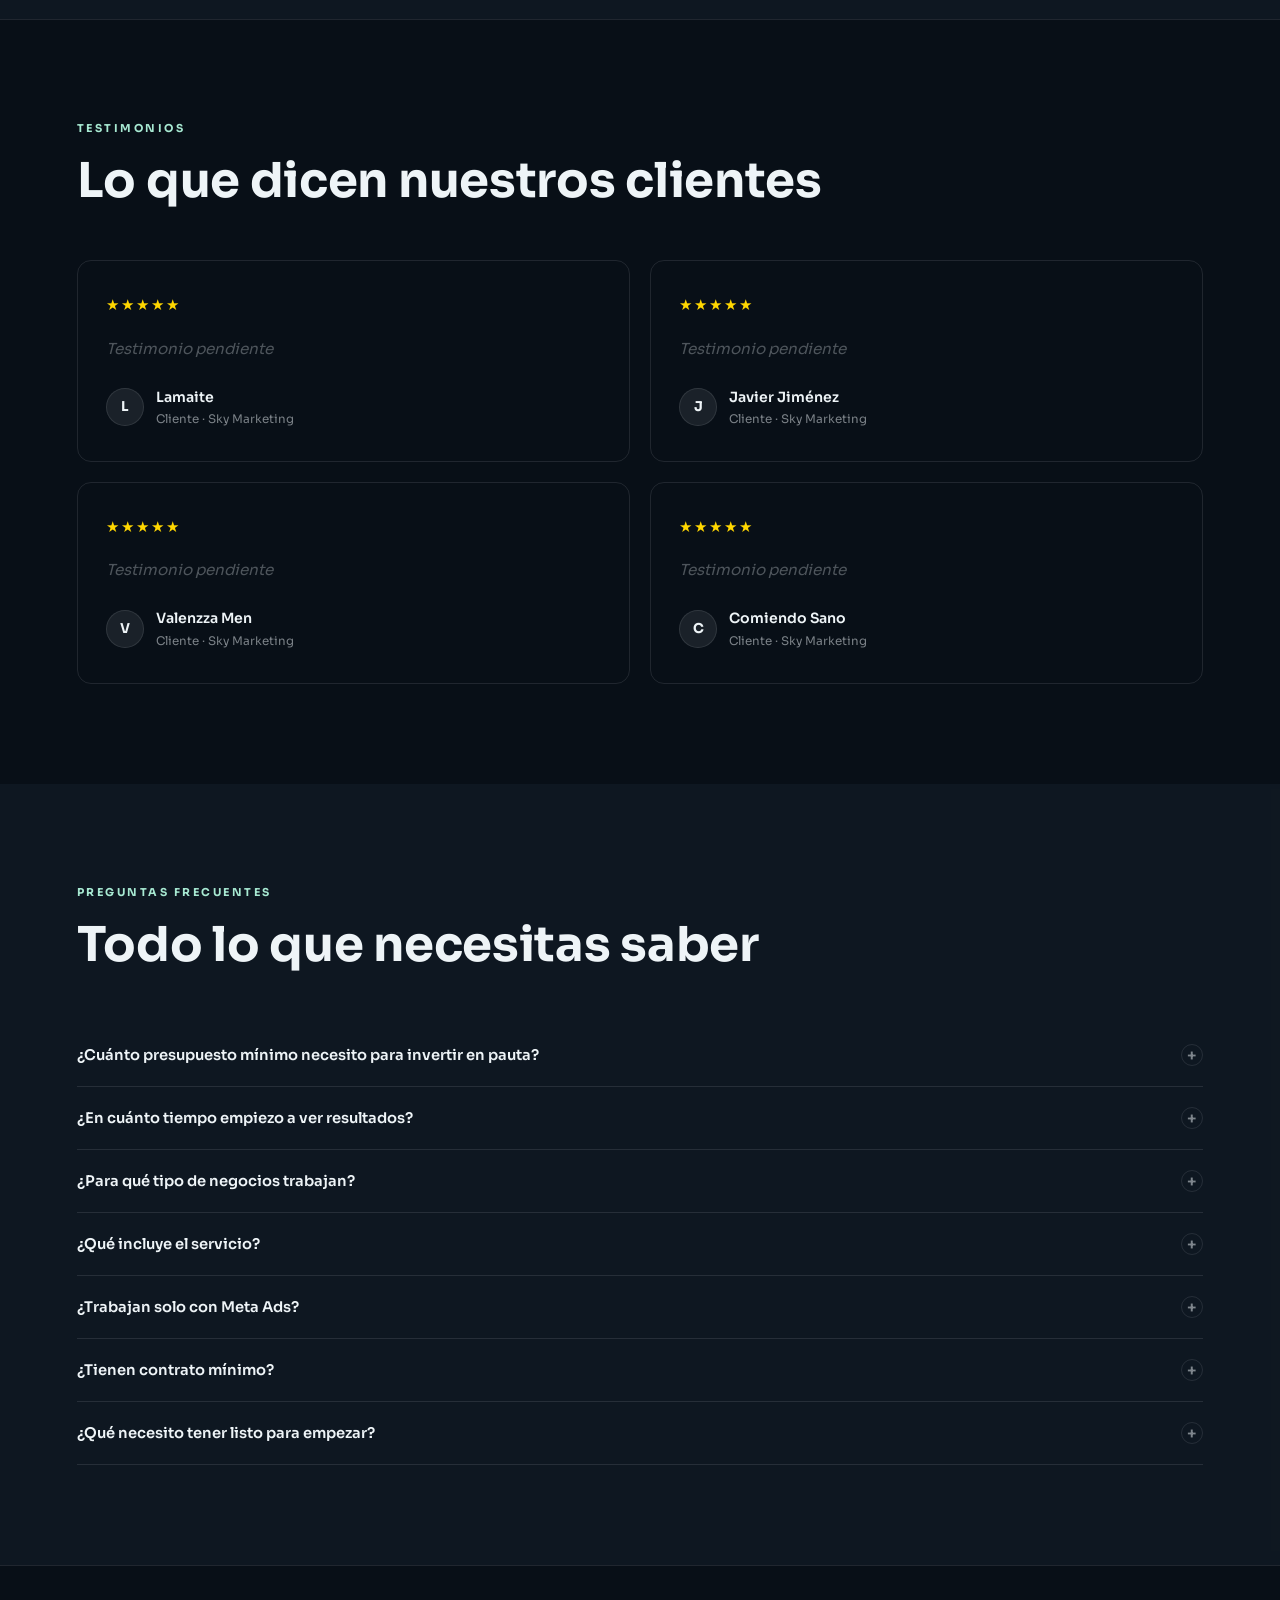
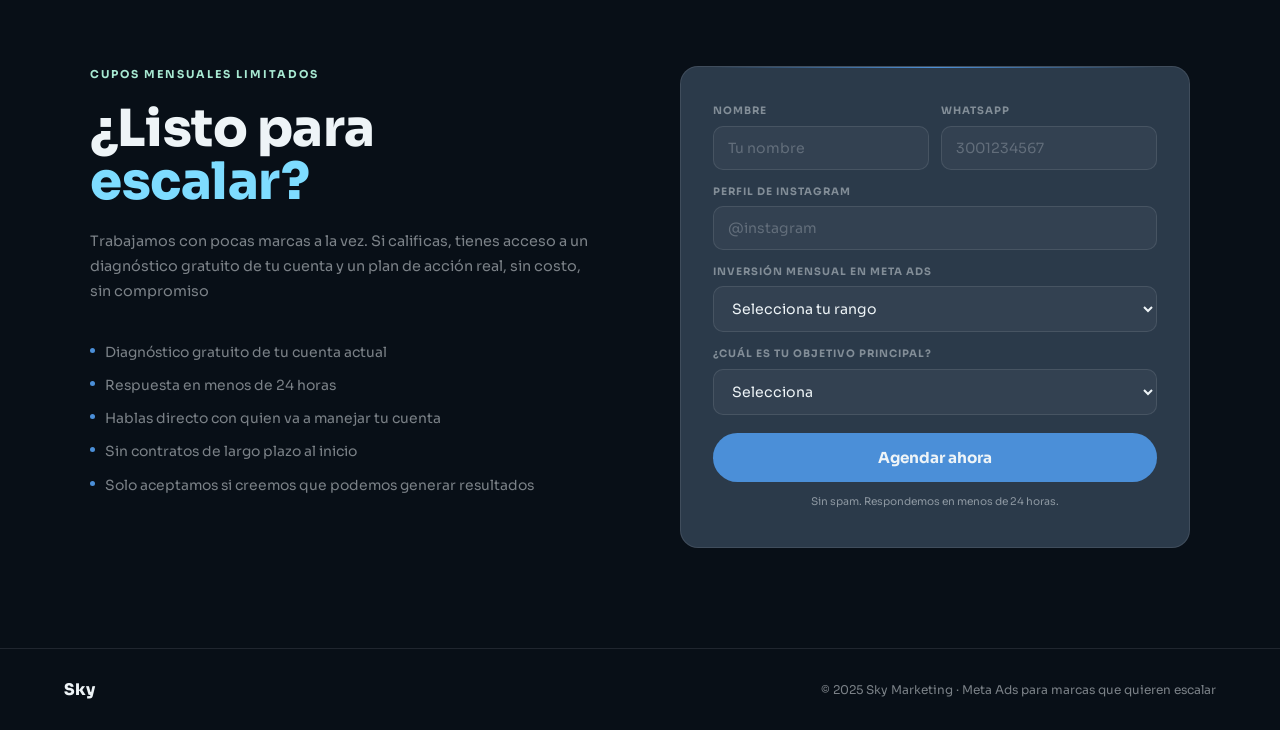
==== commit 590dc405: "Quita puntos finales y cambia a Cupos mensuales limitados en todas las paginas Co-Authored-By: Claud" ====
--- a/meta-ads/index.html
+++ b/meta-ads/index.html
@@ -56,8 +56,8 @@
     a { text-decoration: none; color: inherit; }
     img { max-width: 100%; display: block; }
 
-    .section { padding: 100px 5%; position: relative; z-index: 1; }
-    .section-inner { max-width: 1200px; margin: 0 auto; }
+    .section { padding: 100px 6%; position: relative; z-index: 1; }
+    .section-inner { max-width: 1400px; margin: 0 auto; }
     .section-label {
       font-size: 0.68rem; font-weight: 700; letter-spacing: 2.5px;
       text-transform: uppercase; color: var(--aqua);
@@ -119,7 +119,7 @@
         linear-gradient(90deg, rgba(238,244,247,0.012) 1px, transparent 1px);
       background-size: 60px 60px;
     }
-    .hero-inner { position: relative; z-index: 1; max-width: 860px; }
+    .hero-inner { position: relative; z-index: 1; max-width: 1000px; }
     .hero-title {
       font-size: clamp(2.5rem, 6vw, 4.8rem); font-weight: 800;
       line-height: 1.1; letter-spacing: -1px; margin-bottom: 28px;
@@ -139,8 +139,8 @@
     .hero-divider { width: 1px; height: 38px; background: var(--border); }
 
     /* INTRO */
-    .intro { padding: 72px 5%; border-top: 1px solid var(--border); }
-    .intro-inner { max-width: 780px; margin: 0 auto; text-align: center; }
+    .intro { padding: 72px 6%; border-top: 1px solid var(--border); }
+    .intro-inner { max-width: 960px; margin: 0 auto; text-align: center; }
     .intro-text { font-size: clamp(1rem, 1.8vw, 1.2rem); line-height: 1.85; color: var(--gray); font-weight: 400; }
     .intro-text strong { color: var(--light); font-weight: 600; }
 
@@ -229,7 +229,7 @@
 
     /* PROCESO */
     .process { background: rgba(43,58,74,0.2); }
-    .process-steps { margin-top: 52px; max-width: 700px; }
+    .process-steps { margin-top: 52px; max-width: 900px; }
     .process-step {
       display: flex; gap: 24px; align-items: flex-start;
       padding-bottom: 36px; position: relative;
@@ -266,7 +266,7 @@
 
     /* FAQS */
     .faqs { background: rgba(43,58,74,0.2); }
-    .faq-list { margin-top: 52px; max-width: 740px; }
+    .faq-list { margin-top: 52px; max-width: 100%; }
     .faq-item { border-bottom: 1px solid var(--border); }
     .faq-q {
       width: 100%; background: none; border: none; cursor: pointer;
@@ -427,8 +427,8 @@
         para venderlo a escala.
       </h1>
       <p class="hero-sub">
-        Gestionamos tus Meta Ads con el Método PAC, un sistema estructurado para marcas con producto validado que quieren crecer sin quemar presupuesto.
-      </p>
+        Gestionamos tus Meta Ads con el Método PAC, un sistema estructurado para marcas con producto validado que quieren crecer sin quemar presupuesto
+</p>
       <a href="#aplicar" class="btn-cta" id="heroCta">
         Agendar ahora
         <svg viewBox="0 0 16 16" fill="none" stroke="currentColor" stroke-width="2" stroke-linecap="round" stroke-linejoin="round"><path d="M3 8h10M9 4l4 4-4 4"/></svg>
@@ -456,8 +456,8 @@
   <section class="intro">
     <div class="intro-inner">
       <p class="intro-text">
-        La mayoría de marcas estancadas en Meta Ads no tienen un problema de producto, tienen un problema de proceso. El <strong>Método PAC</strong> lo resuelve en tres pasos: un brief profundo de tu producto y tu comprador, <strong>20 a 50 ángulos de venta generados con IA</strong> para dar con el mensaje que convierte, y creación de creativos que testean rápido para <strong>escalar solo lo que funciona</strong>, sin improvisar en ningún paso.
-      </p>
+        La mayoría de marcas estancadas en Meta Ads no tienen un problema de producto, tienen un problema de proceso. El <strong>Método PAC</strong> lo resuelve en tres pasos: un brief profundo de tu producto y tu comprador, <strong>20 a 50 ángulos de venta generados con IA</strong> para dar con el mensaje que convierte, y creación de creativos que testean rápido para <strong>escalar solo lo que funciona</strong>, sin improvisar en ningún paso
+</p>
     </div>
   </section>
 
@@ -470,22 +470,22 @@
         <div class="result-card">
           <div class="result-client">Valenzza Men</div>
           <div class="result-metric">13.3<span>x</span></div>
-          <div class="result-desc">ROAS en Black Days 2025. En noviembre 9.79x, en diciembre 13.3x.</div>
+          <div class="result-desc">ROAS en Black Days 2025. En noviembre 9.79x, en diciembre 13.3x</div>
         </div>
         <div class="result-card">
           <div class="result-client">Javier Jiménez</div>
           <div class="result-metric">11.7<span>x</span></div>
-          <div class="result-desc">ROAS con $18,627 COP de costo por compra en noviembre 2025.</div>
+          <div class="result-desc">ROAS con $18,627 COP de costo por compra en noviembre 2025</div>
         </div>
         <div class="result-card">
           <div class="result-client">Comiendo Sano</div>
           <div class="result-metric">-52<span>%</span></div>
-          <div class="result-desc">De $1,083 COP a $520 COP por conversación en el primer mes.</div>
+          <div class="result-desc">De $1,083 COP a $520 COP por conversación en el primer mes</div>
         </div>
         <div class="result-card">
           <div class="result-client">Centro estético</div>
           <div class="result-metric">-68<span>%</span></div>
-          <div class="result-desc">De $4.41 USD a $1.40 USD por mensaje en WhatsApp.</div>
+          <div class="result-desc">De $4.41 USD a $1.40 USD por mensaje en WhatsApp</div>
         </div>
       </div>
     </div>
@@ -500,17 +500,17 @@
         <div class="benefit-card">
           <span class="benefit-tag">Rentabilidad</span>
           <h3 class="benefit-title">Deja de gastar en anuncios que no convierten</h3>
-          <p class="benefit-text">Con el Método PAC probamos ángulos y creativos antes de escalar. Solo ponemos presupuesto detrás de lo que ya demostró que funciona.</p>
+          <p class="benefit-text">Con el Método PAC probamos ángulos y creativos antes de escalar. Solo ponemos presupuesto detrás de lo que ya demostró que funciona</p>
         </div>
         <div class="benefit-card">
           <span class="benefit-tag">Escalabilidad</span>
           <h3 class="benefit-title">Cuando algo funciona, lo escalamos sin destruir el ROAS</h3>
-          <p class="benefit-text">No todo lo que vende se puede escalar. Sabemos cuándo empujar el presupuesto y cuándo frenar. Eso es lo que separa crecer de quemar plata.</p>
+          <p class="benefit-text">No todo lo que vende se puede escalar. Sabemos cuándo empujar el presupuesto y cuándo frenar. Eso es lo que separa crecer de quemar plata</p>
         </div>
         <div class="benefit-card">
           <span class="benefit-tag">Claridad</span>
           <h3 class="benefit-title">Siempre sabes exactamente qué pasa con tu inversión</h3>
-          <p class="benefit-text">Reportes semanales con las métricas que importan. Sin jerga, sin excusas. Qué funcionó, qué se ajustó y cuál es el siguiente paso.</p>
+          <p class="benefit-text">Reportes semanales con las métricas que importan. Sin jerga, sin excusas. Qué funcionó, qué se ajustó y cuál es el siguiente paso</p>
         </div>
       </div>
     </div>
@@ -525,17 +525,17 @@
         <div class="deliver-card">
           <span class="deliver-tag">Volumen</span>
           <h3 class="deliver-title">Más ángulos de venta que cualquier agencia convencional</h3>
-          <p class="deliver-text">Generamos 20 a 50 ángulos por producto con IA. No apostamos a un solo mensaje. Probamos muchos para encontrar el que convierte y escalamos solo ese.</p>
+          <p class="deliver-text">Generamos 20 a 50 ángulos por producto con IA. No apostamos a un solo mensaje. Probamos muchos para encontrar el que convierte y escalamos solo ese</p>
         </div>
         <div class="deliver-card">
           <span class="deliver-tag">Calidad</span>
           <h3 class="deliver-title">Creativos al nivel de las marcas que más invierten en el mundo</h3>
-          <p class="deliver-text">Estudiamos los anuncios que están funcionando en otros países, los de las marcas con los presupuestos más grandes, y aplicamos esas referencias a tu producto. El resultado: piezas que compiten en calidad con lo mejor del mercado global.</p>
+          <p class="deliver-text">Estudiamos los anuncios que están funcionando en otros países, los de las marcas con los presupuestos más grandes, y aplicamos esas referencias a tu producto. El resultado: piezas que compiten en calidad con lo mejor del mercado global</p>
         </div>
         <div class="deliver-card">
           <span class="deliver-tag">Diversidad</span>
           <h3 class="deliver-title">Imágenes, videos y UGC para cada momento del comprador</h3>
-          <p class="deliver-text">No todos tus clientes potenciales están listos para comprar hoy. Usamos distintos formatos y mensajes para captar desde quien no te conoce hasta quien ya está decidido.</p>
+          <p class="deliver-text">No todos tus clientes potenciales están listos para comprar hoy. Usamos distintos formatos y mensajes para captar desde quien no te conoce hasta quien ya está decidido</p>
         </div>
       </div>
     </div>
@@ -551,19 +551,19 @@
           <div class="pac-step-num">01</div>
           <div class="pac-step-letter">P</div>
           <h3 class="pac-step-title">Producto</h3>
-          <p class="pac-step-text">Brief profundo de tu producto y tu comprador ideal. Entendemos qué vende, a quién y por qué, antes de crear un solo anuncio.</p>
+          <p class="pac-step-text">Brief profundo de tu producto y tu comprador ideal. Entendemos qué vende, a quién y por qué, antes de crear un solo anuncio</p>
         </div>
         <div class="pac-step">
           <div class="pac-step-num">02</div>
           <div class="pac-step-letter">A</div>
           <h3 class="pac-step-title">Ángulos</h3>
-          <p class="pac-step-text">Generamos 20 a 50 ángulos de venta con IA para dar con el mensaje que convierte, antes de gastar un peso en pauta.</p>
+          <p class="pac-step-text">Generamos 20 a 50 ángulos de venta con IA para dar con el mensaje que convierte, antes de gastar un peso en pauta</p>
         </div>
         <div class="pac-step">
           <div class="pac-step-num">03</div>
           <div class="pac-step-letter">C</div>
           <h3 class="pac-step-title">Creación</h3>
-          <p class="pac-step-text">Producimos los creativos: imágenes primero para testear rápido, guiones de video para escalar lo que funciona.</p>
+          <p class="pac-step-text">Producimos los creativos: imágenes primero para testear rápido, guiones de video para escalar lo que funciona</p>
         </div>
       </div>
       <div class="gallery-grid" id="galleryGrid">
@@ -585,23 +585,23 @@
       <div class="process-steps">
         <div class="process-step">
           <div class="process-num">01</div>
-          <div><h3 class="process-title">Llamada de diagnóstico</h3><p class="process-text">Revisamos tu cuenta, tus resultados actuales y confirmamos que podemos generar resultados para tu marca.</p></div>
+          <div><h3 class="process-title">Llamada de diagnóstico</h3><p class="process-text">Revisamos tu cuenta, tus resultados actuales y confirmamos que podemos generar resultados para tu marca</p></div>
         </div>
         <div class="process-step">
           <div class="process-num">02</div>
-          <div><h3 class="process-title">Brief de producto</h3><p class="process-text">Mapeamos tu producto, tu audiencia y tu competencia. La base de todo.</p></div>
+          <div><h3 class="process-title">Brief de producto</h3><p class="process-text">Mapeamos tu producto, tu audiencia y tu competencia. La base de todo</p></div>
         </div>
         <div class="process-step">
           <div class="process-num">03</div>
-          <div><h3 class="process-title">Creación de piezas</h3><p class="process-text">En 7 días hábiles tienes guiones y creativos de imagen listos para lanzar.</p></div>
+          <div><h3 class="process-title">Creación de piezas</h3><p class="process-text">En 7 días hábiles tienes guiones y creativos de imagen listos para lanzar</p></div>
         </div>
         <div class="process-step">
           <div class="process-num">04</div>
-          <div><h3 class="process-title">Lanzamiento</h3><p class="process-text">Campañas configuradas, anuncios corriendo y medición desde el primer día.</p></div>
+          <div><h3 class="process-title">Lanzamiento</h3><p class="process-text">Campañas configuradas, anuncios corriendo y medición desde el primer día</p></div>
         </div>
         <div class="process-step">
           <div class="process-num">05</div>
-          <div><h3 class="process-title">Optimización semanal</h3><p class="process-text">Cada semana revisamos métricas, pausamos lo que no convierte y escalamos lo que sí.</p></div>
+          <div><h3 class="process-title">Optimización semanal</h3><p class="process-text">Cada semana revisamos métricas, pausamos lo que no convierte y escalamos lo que sí</p></div>
         </div>
       </div>
     </div>
@@ -645,31 +645,31 @@
       <div class="faq-list">
         <div class="faq-item">
           <button class="faq-q" aria-expanded="false">¿Cuánto presupuesto mínimo necesito para invertir en pauta?<span class="faq-icon">+</span></button>
-          <div class="faq-a"><div class="faq-a-inner">Trabajamos con marcas que ya tienen presupuesto activo en Meta Ads. El mínimo recomendado para ver resultados reales es de $3.000.000 COP o $1.000 USD mensuales en pauta, aparte de los honorarios de la agencia.</div></div>
+          <div class="faq-a"><div class="faq-a-inner">Trabajamos con marcas que ya tienen presupuesto activo en Meta Ads. El mínimo recomendado para ver resultados reales es de $3.000.000 COP o $1.000 USD mensuales en pauta, aparte de los honorarios de la agencia</div></div>
         </div>
         <div class="faq-item">
           <button class="faq-q" aria-expanded="false">¿En cuánto tiempo empiezo a ver resultados?<span class="faq-icon">+</span></button>
-          <div class="faq-a"><div class="faq-a-inner">Los primeros datos llegan en el primer mes de campaña. A partir de ahí tenemos información suficiente para saber qué ángulos y creativos están funcionando y empezar a optimizar.</div></div>
+          <div class="faq-a"><div class="faq-a-inner">Los primeros datos llegan en el primer mes de campaña. A partir de ahí tenemos información suficiente para saber qué ángulos y creativos están funcionando y empezar a optimizar</div></div>
         </div>
         <div class="faq-item">
           <button class="faq-q" aria-expanded="false">¿Para qué tipo de negocios trabajan?<span class="faq-icon">+</span></button>
-          <div class="faq-a"><div class="faq-a-inner">Trabajamos con marcas que venden por Shopify o WhatsApp y que ya tienen un producto validado. No trabajamos con negocios que apenas están arrancando o que no han hecho ninguna venta todavía.</div></div>
+          <div class="faq-a"><div class="faq-a-inner">Trabajamos con marcas que venden por Shopify o WhatsApp y que ya tienen un producto validado. No trabajamos con negocios que apenas están arrancando o que no han hecho ninguna venta todavía</div></div>
         </div>
         <div class="faq-item">
           <button class="faq-q" aria-expanded="false">¿Qué incluye el servicio?<span class="faq-icon">+</span></button>
-          <div class="faq-a"><div class="faq-a-inner">Brief de producto, investigación de mercado, creación de ángulos con IA, producción de creativos (imágenes y guiones de video), gestión de campañas, acompañamiento por WhatsApp e informe mensual de resultados.</div></div>
+          <div class="faq-a"><div class="faq-a-inner">Brief de producto, investigación de mercado, creación de ángulos con IA, producción de creativos (imágenes y guiones de video), gestión de campañas, acompañamiento por WhatsApp e informe mensual de resultados</div></div>
         </div>
         <div class="faq-item">
           <button class="faq-q" aria-expanded="false">¿Trabajan solo con Meta Ads?<span class="faq-icon">+</span></button>
-          <div class="faq-a"><div class="faq-a-inner">Sí, somos especialistas en Meta Ads, Facebook e Instagram. No hacemos Google Ads, TikTok ni otras plataformas.</div></div>
+          <div class="faq-a"><div class="faq-a-inner">Sí, somos especialistas en Meta Ads, Facebook e Instagram. No hacemos Google Ads, TikTok ni otras plataformas</div></div>
         </div>
         <div class="faq-item">
           <button class="faq-q" aria-expanded="false">¿Tienen contrato mínimo?<span class="faq-icon">+</span></button>
-          <div class="faq-a"><div class="faq-a-inner">Trabajamos con contratos mensuales. Recomendamos mínimo 3 meses para ver el ciclo completo de testing, optimización y escala.</div></div>
+          <div class="faq-a"><div class="faq-a-inner">Trabajamos con contratos mensuales. Recomendamos mínimo 3 meses para ver el ciclo completo de testing, optimización y escala</div></div>
         </div>
         <div class="faq-item">
           <button class="faq-q" aria-expanded="false">¿Qué necesito tener listo para empezar?<span class="faq-icon">+</span></button>
-          <div class="faq-a"><div class="faq-a-inner">Página de Facebook e Instagram activas, acceso al Business Manager, cuenta publicitaria y, si vendes por Shopify, acceso a la tienda. Nosotros te guiamos en la conexión de todo.</div></div>
+          <div class="faq-a"><div class="faq-a-inner">Página de Facebook e Instagram activas, acceso al Business Manager, cuenta publicitaria y, si vendes por Shopify, acceso a la tienda. Nosotros te guiamos en la conexión de todo</div></div>
         </div>
       </div>
     </div>
@@ -679,9 +679,9 @@
   <section class="form-section" id="aplicar">
     <div class="form-inner">
       <div class="form-left">
-        <p class="form-eyebrow">Cupos limitados</p>
+        <p class="form-eyebrow">Cupos mensuales limitados</p>
         <h2 class="form-title">¿Listo para<br><span>escalar?</span></h2>
-        <p class="form-desc">Trabajamos con pocas marcas a la vez. Si calificas, tienes acceso a un diagnóstico gratuito de tu cuenta y un plan de acción real, sin costo, sin compromiso.</p>
+        <p class="form-desc">Trabajamos con pocas marcas a la vez. Si calificas, tienes acceso a un diagnóstico gratuito de tu cuenta y un plan de acción real, sin costo, sin compromiso</p>
         <ul class="form-check-list">
           <li>Diagnóstico gratuito de tu cuenta actual</li>
           <li>Respuesta en menos de 24 horas</li>
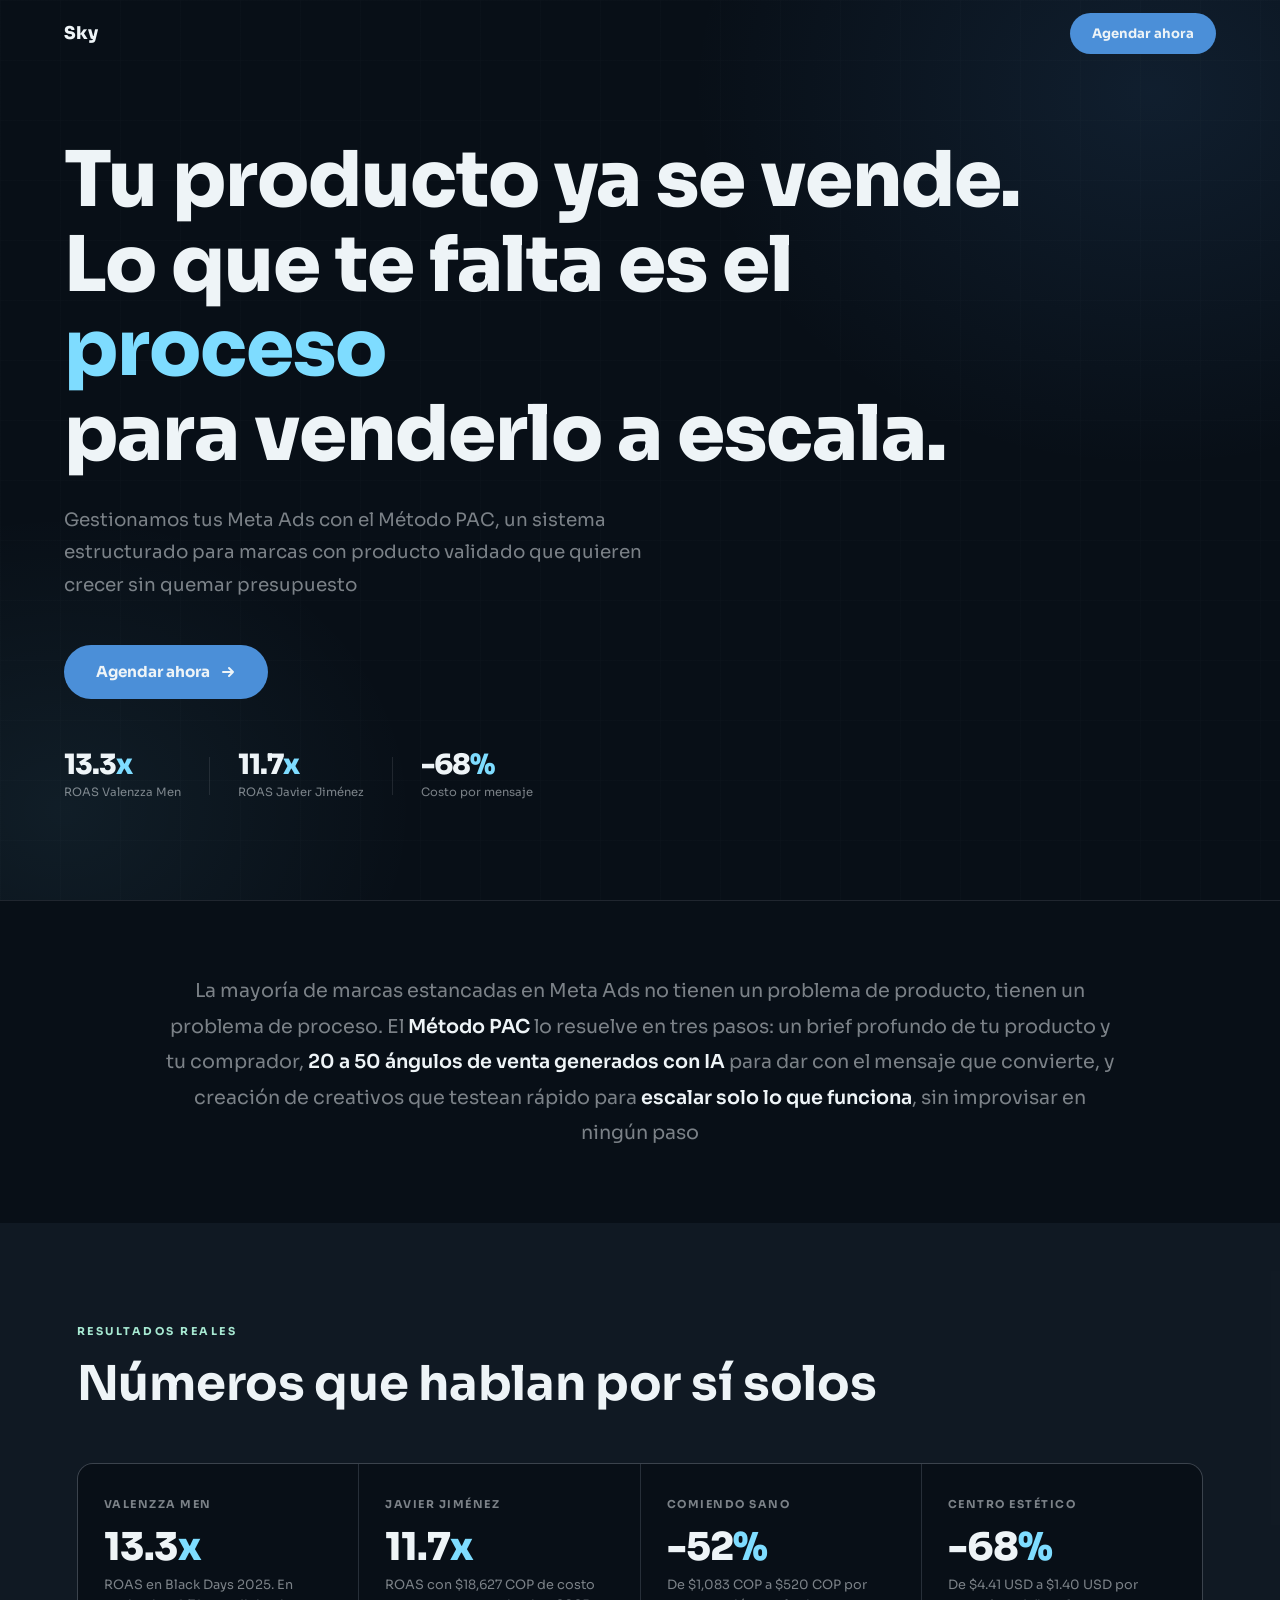
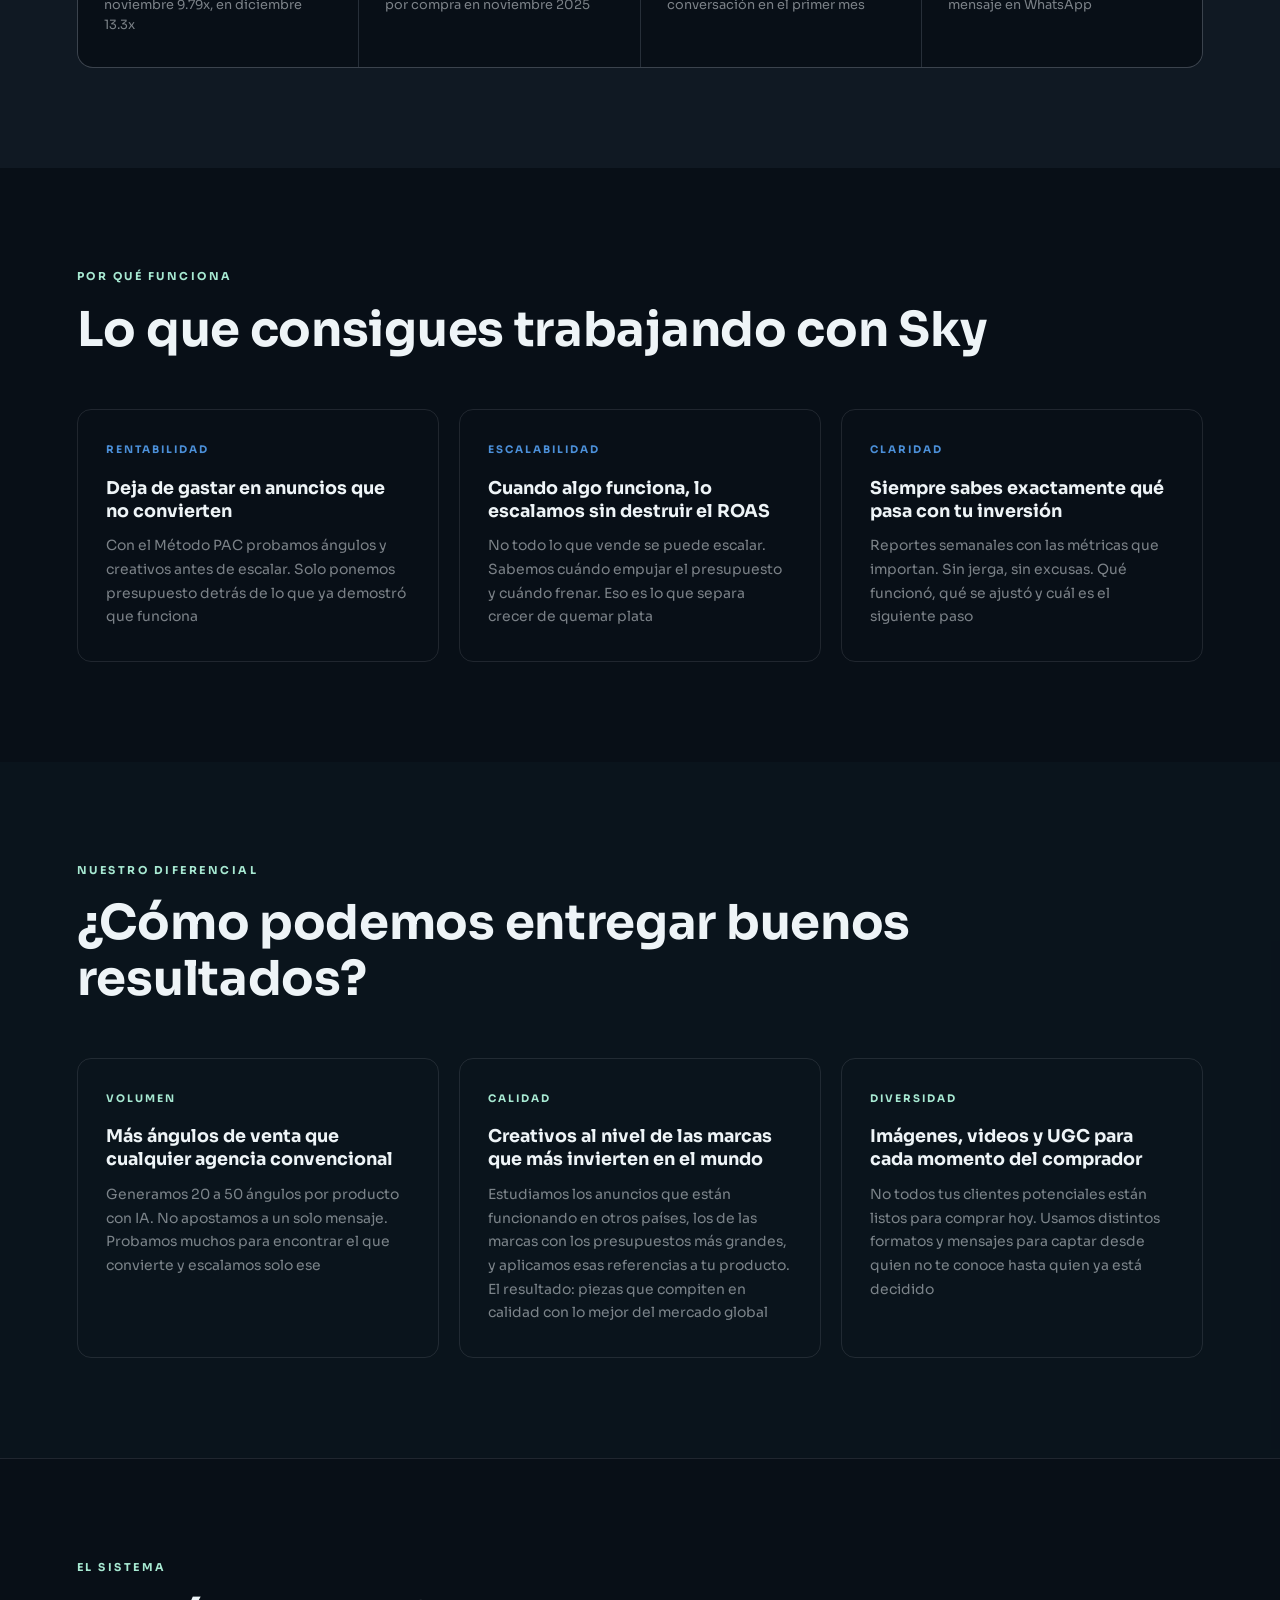
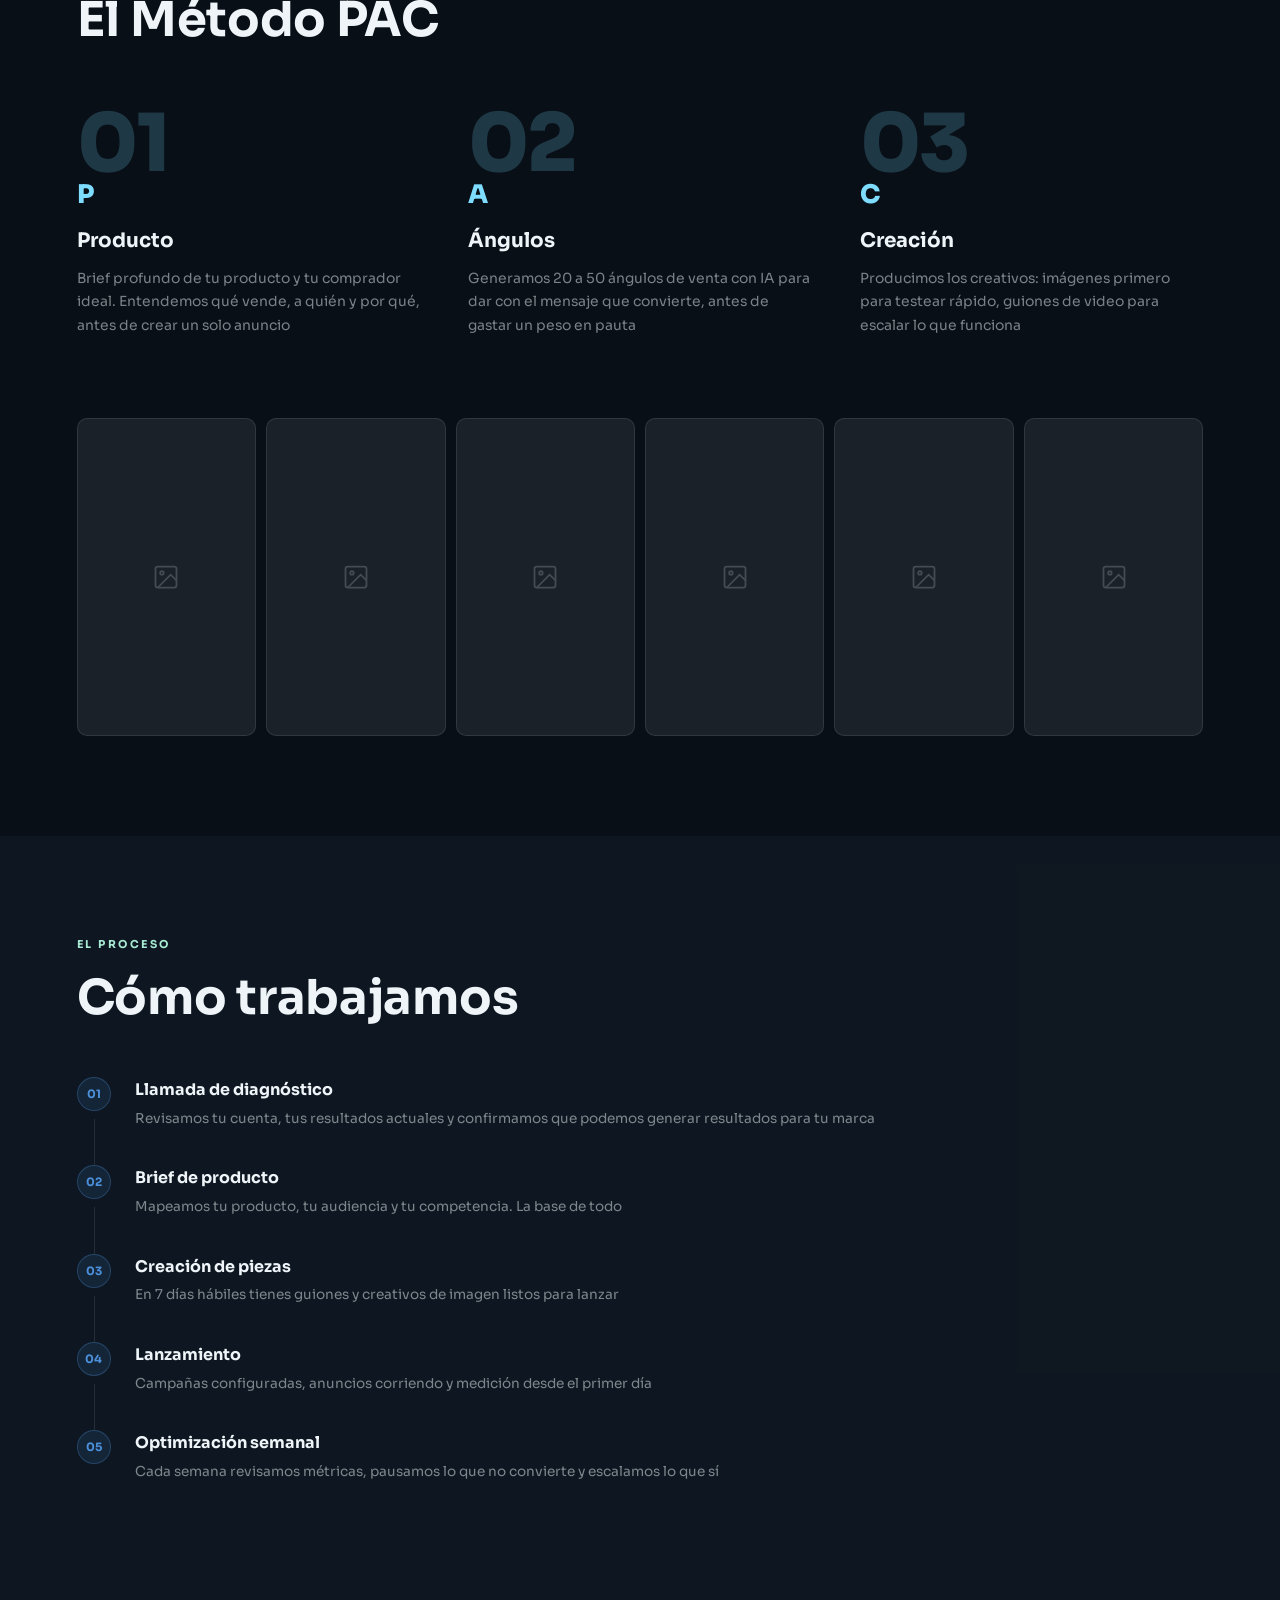
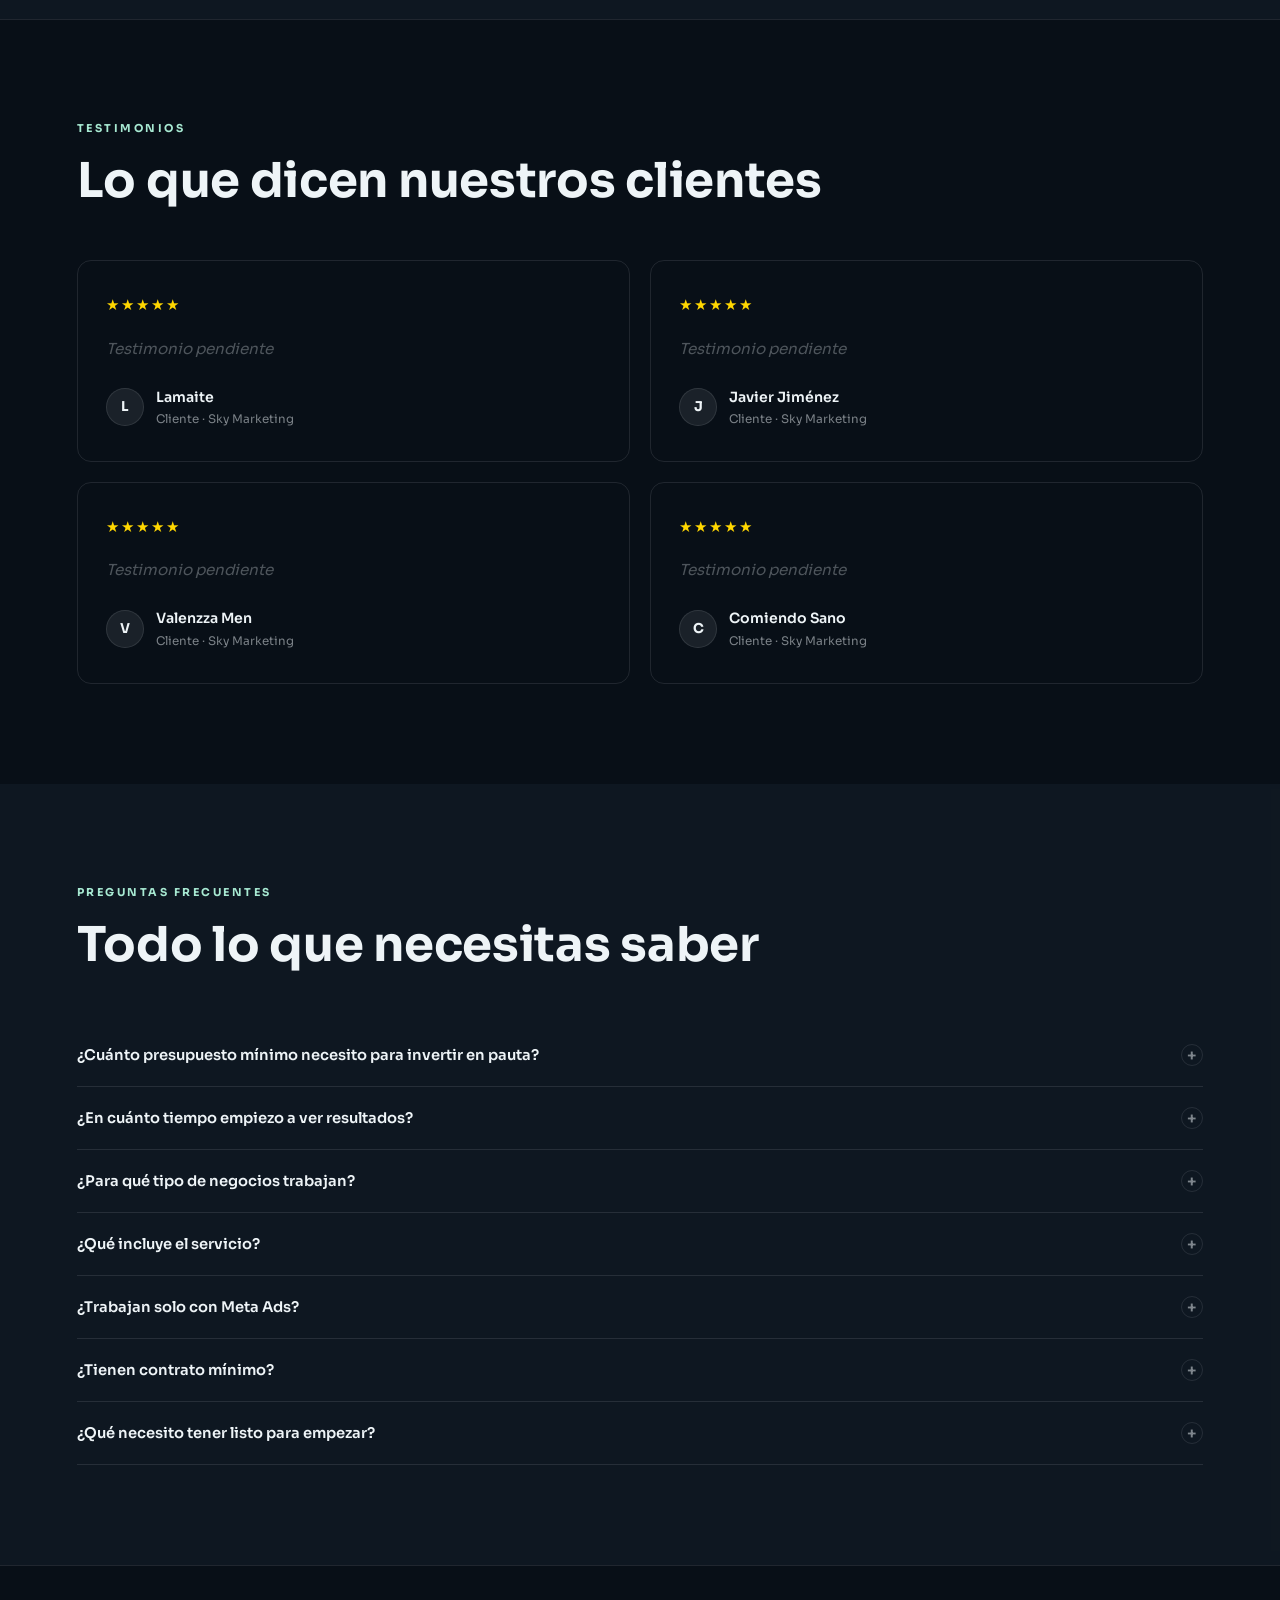
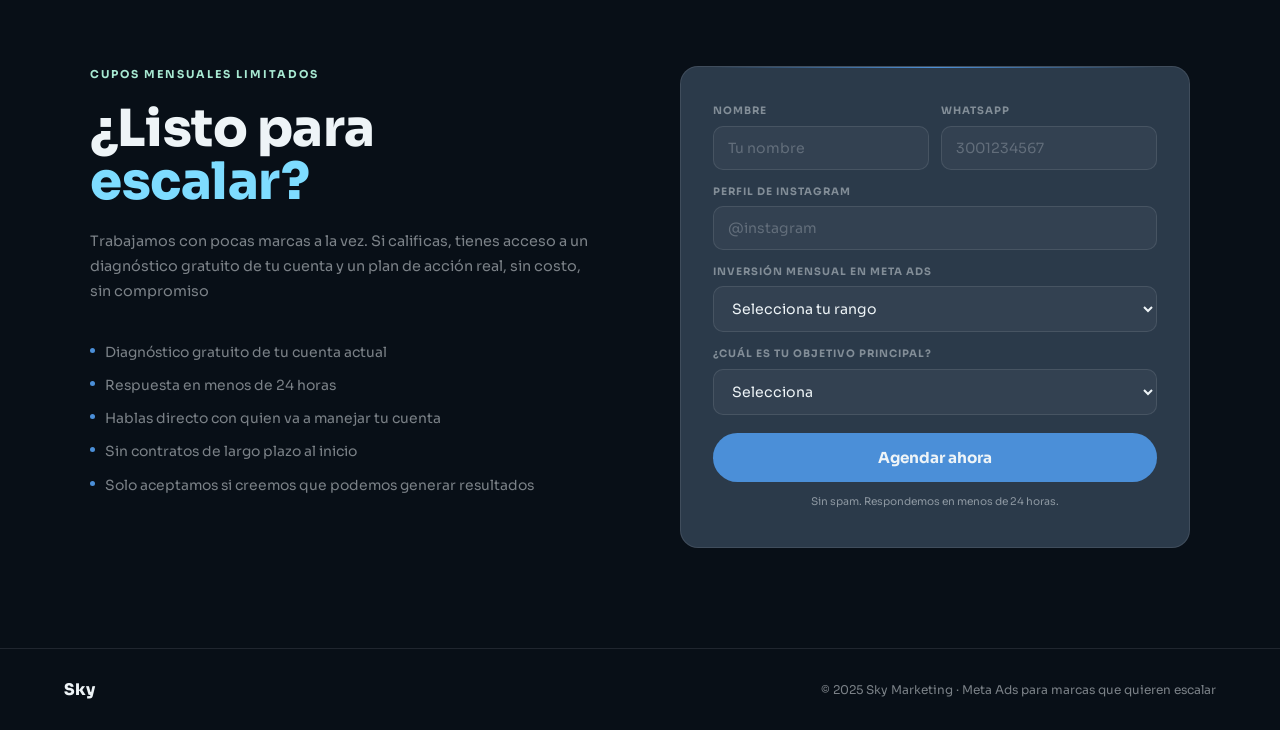
==== commit 2c5ef191: "Reduce espacios en mobile: hero sin min-height, padding de secciones mas compacto Co-Authored-By: Cl" ====
--- a/meta-ads/index.html
+++ b/meta-ads/index.html
@@ -380,12 +380,14 @@
       .gallery-grid { grid-template-columns: repeat(3, 1fr); }
     }
     @media (max-width: 768px) {
-      .section { padding: 64px 5%; }
+      .hero { min-height: 0; align-items: flex-start; padding: 88px 5% 52px; }
+      .intro { padding: 48px 5%; }
+      .section { padding: 52px 5%; }
       .benefits-grid, .deliver-grid, .pac-steps { grid-template-columns: 1fr; gap: 18px; }
       .test-grid { grid-template-columns: 1fr; }
       .results-grid { grid-template-columns: repeat(2, 1fr); }
-      .form-inner { grid-template-columns: 1fr; gap: 48px; }
-      .form-section { padding: 64px 5%; }
+      .form-inner { grid-template-columns: 1fr; gap: 40px; }
+      .form-section { padding: 52px 5%; }
       .hero-proof { gap: 18px; }
       .nav-cta { display: none; }
       .mobile-bar { display: block; }
